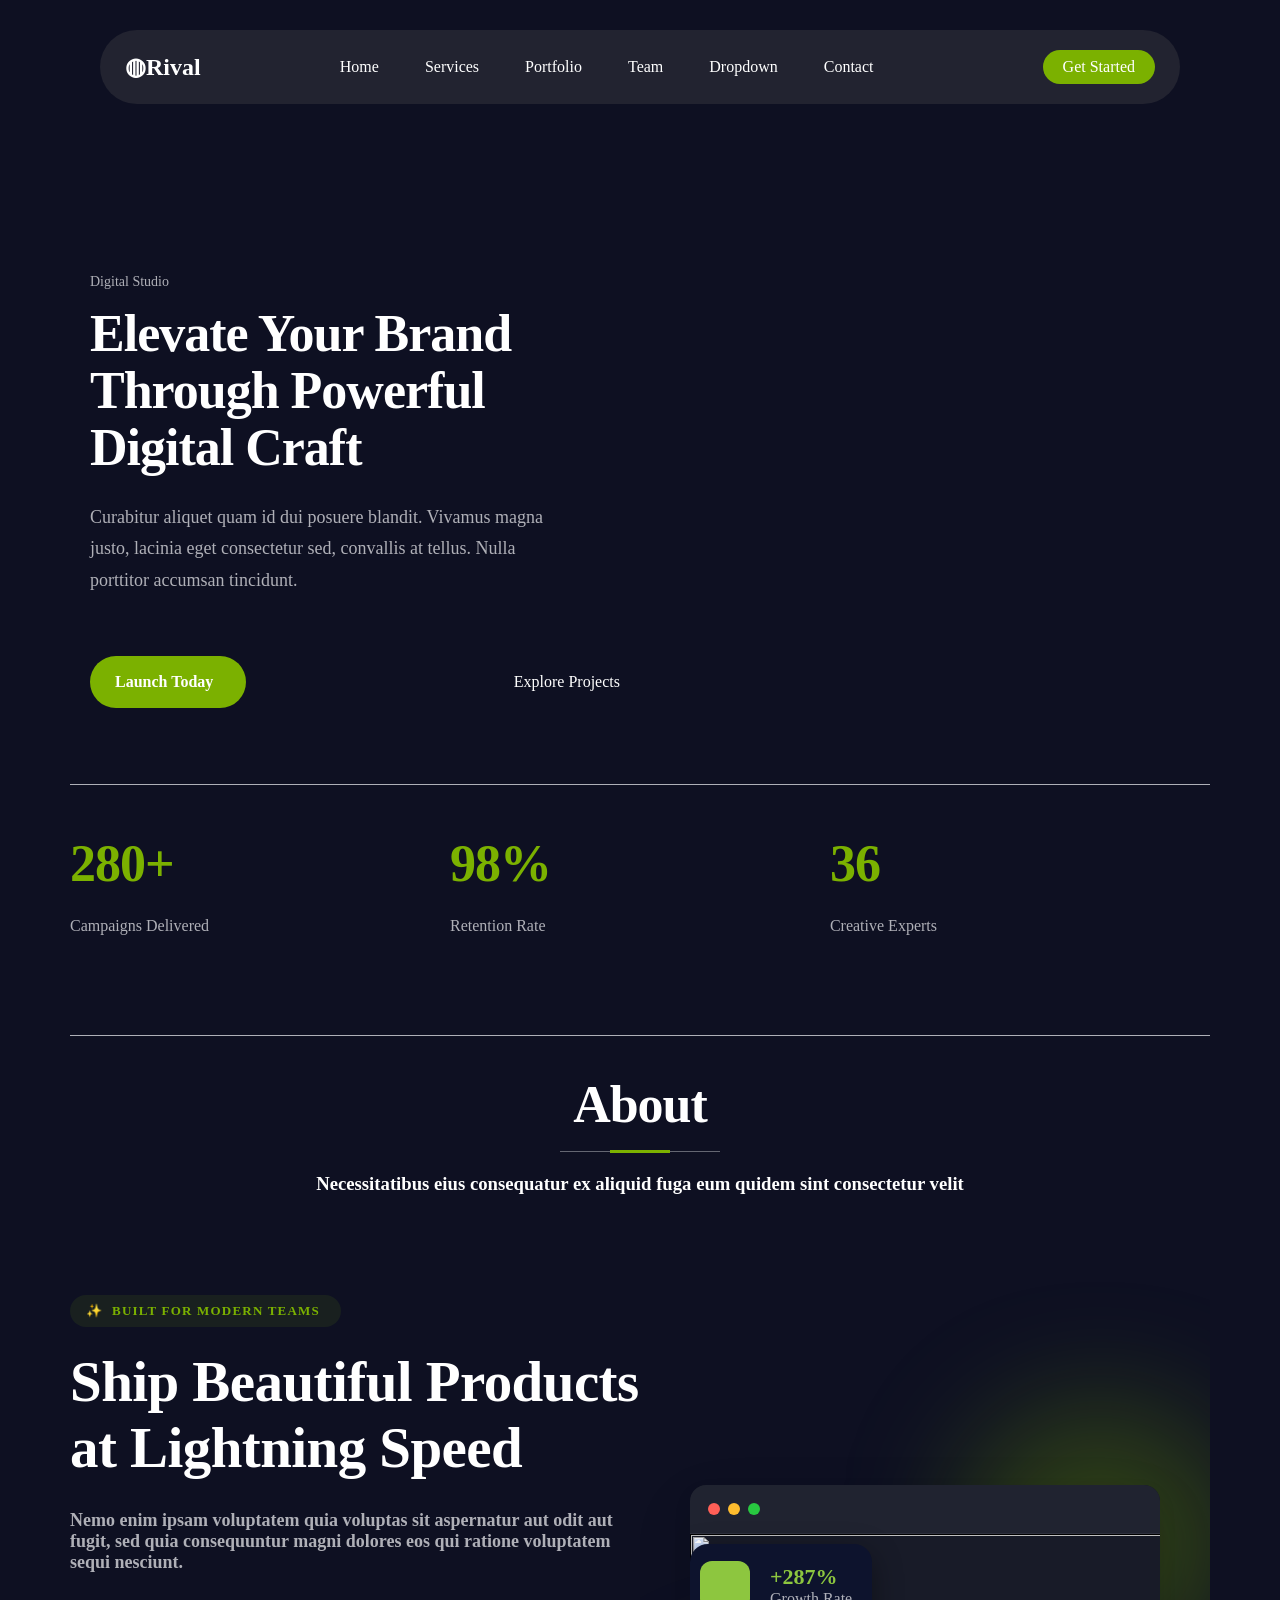
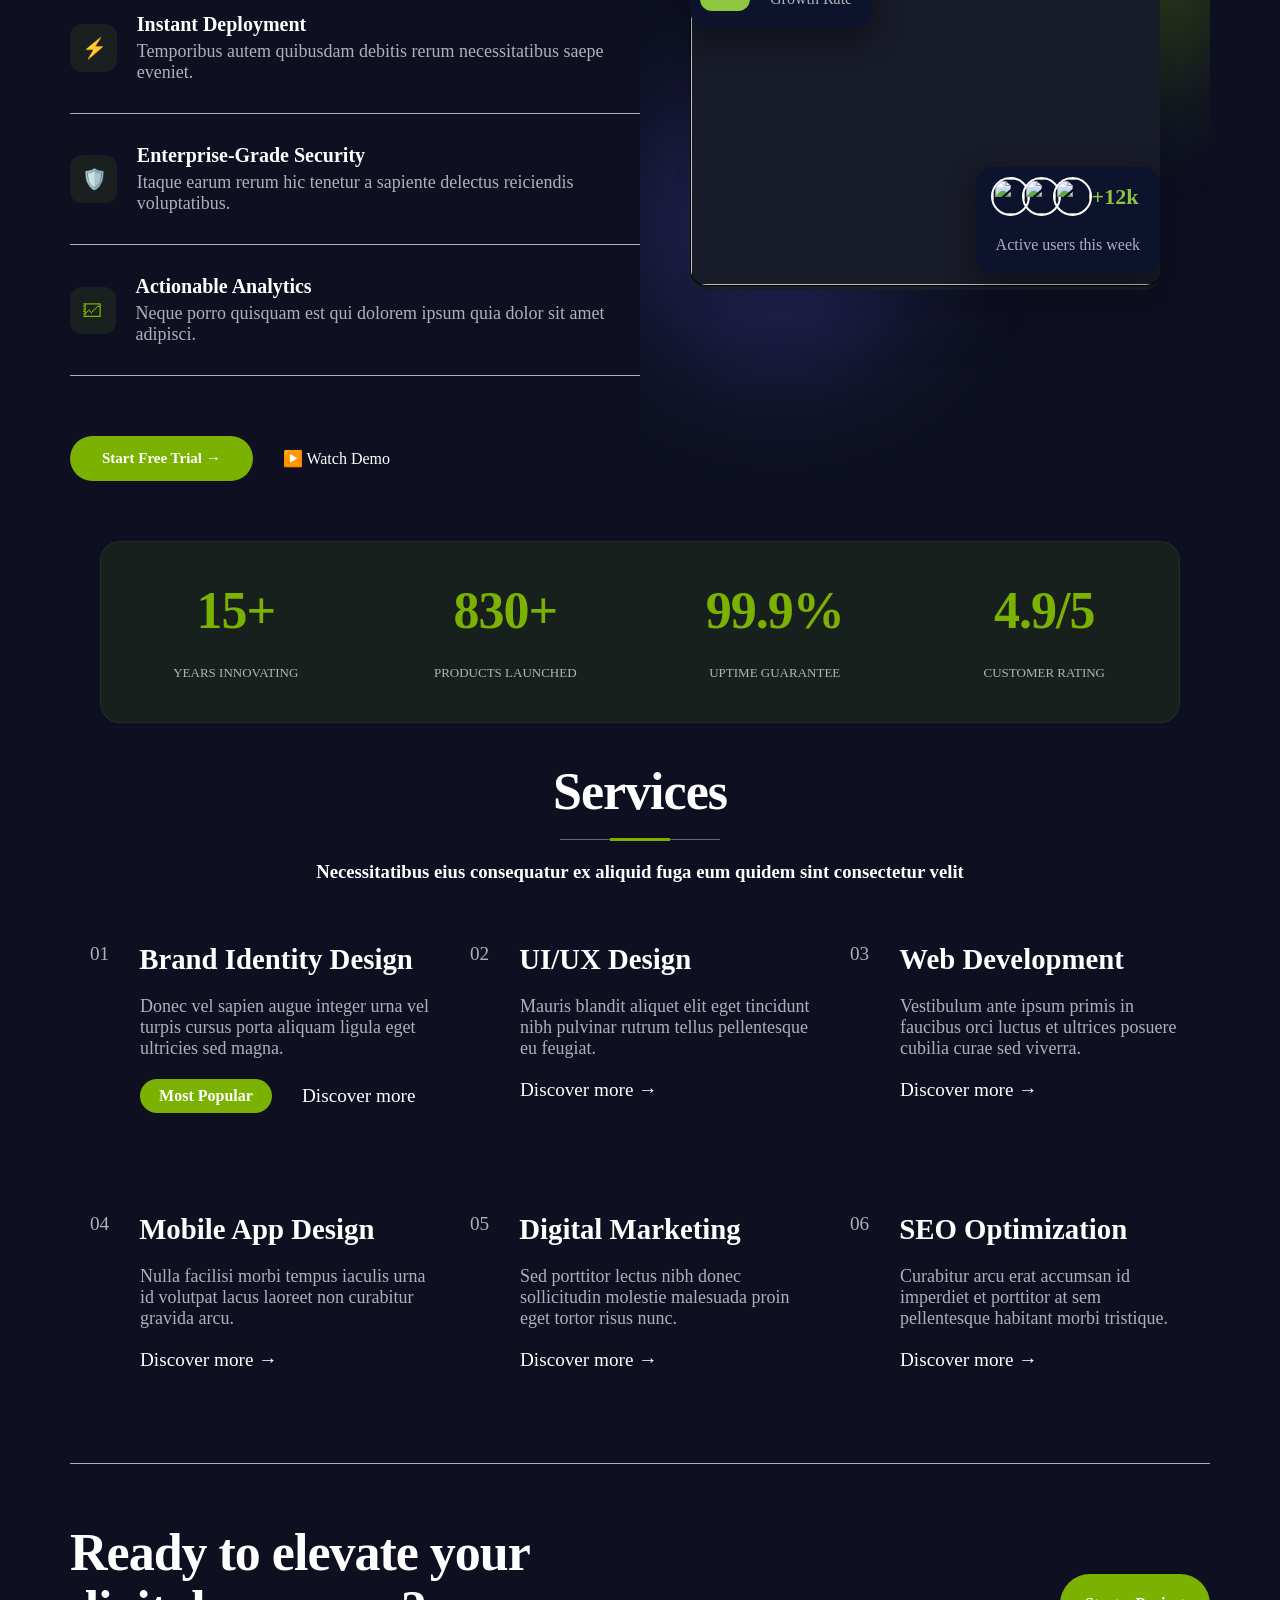
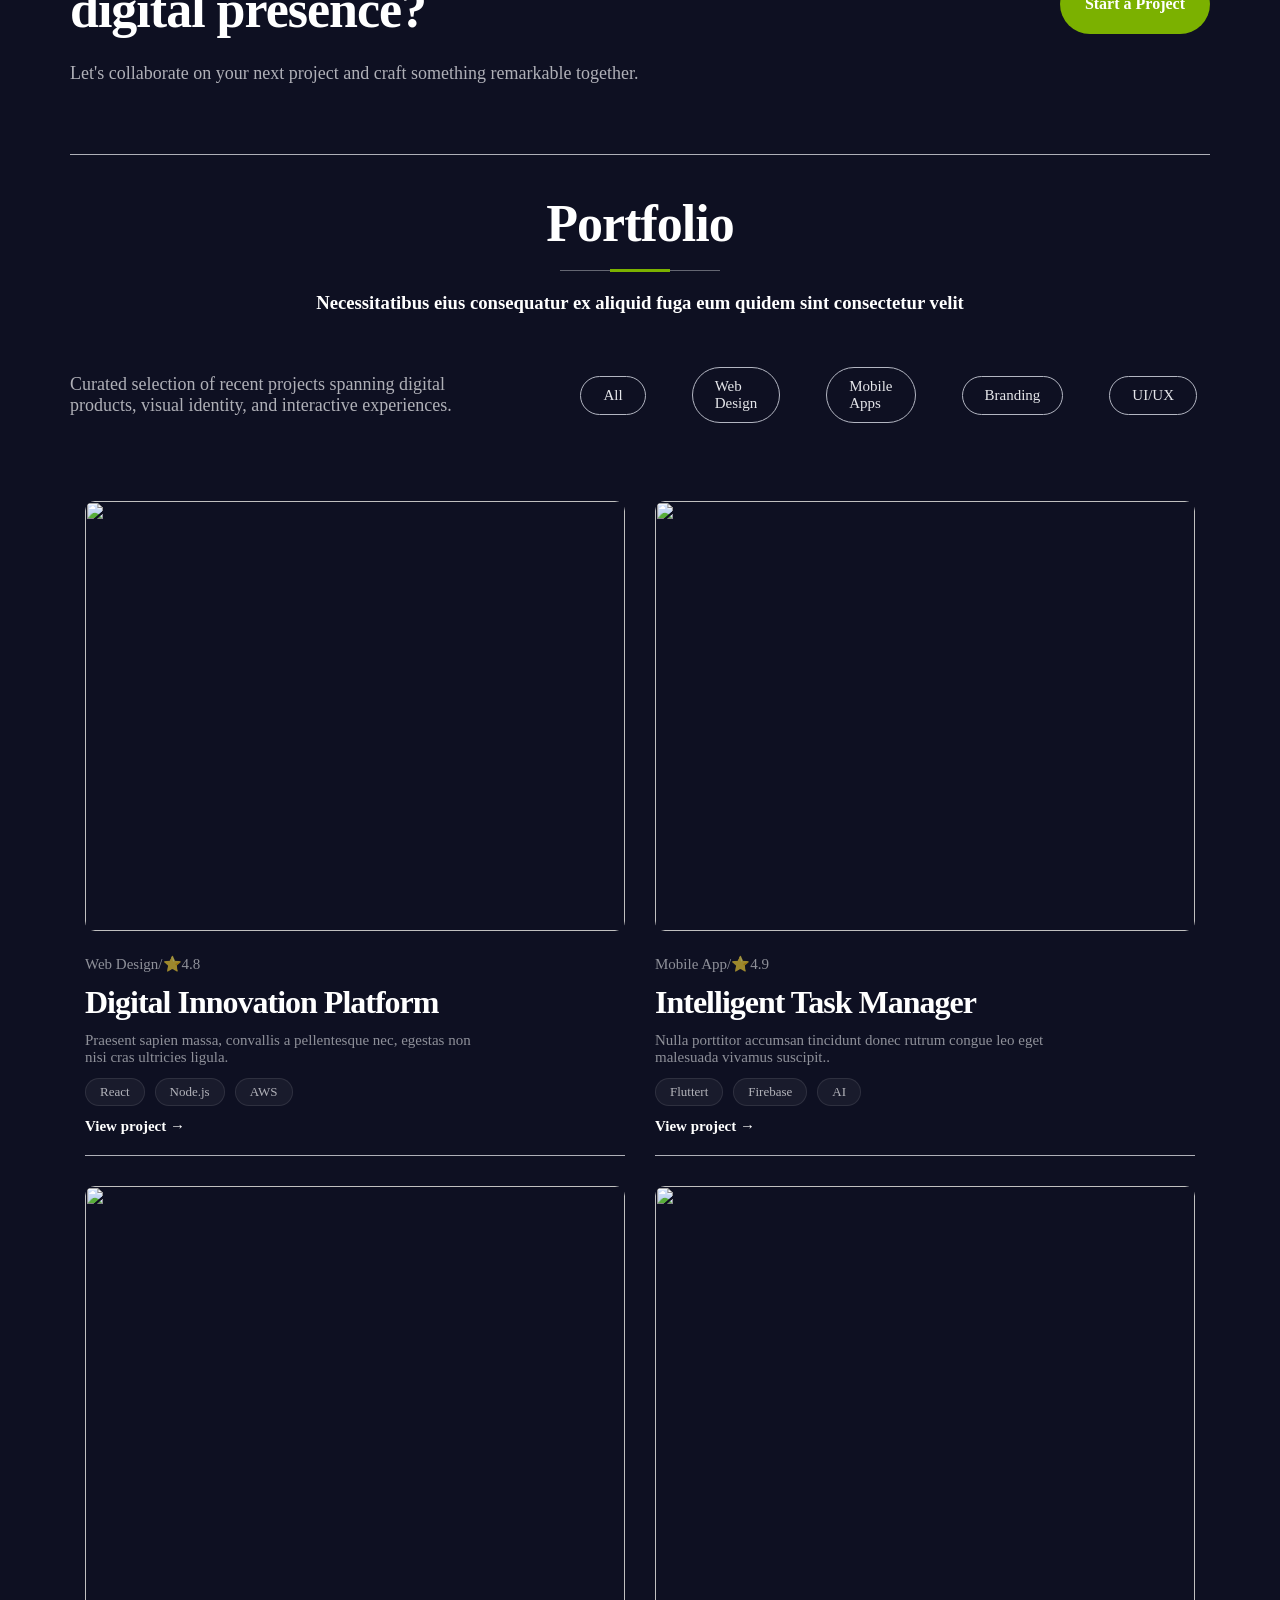
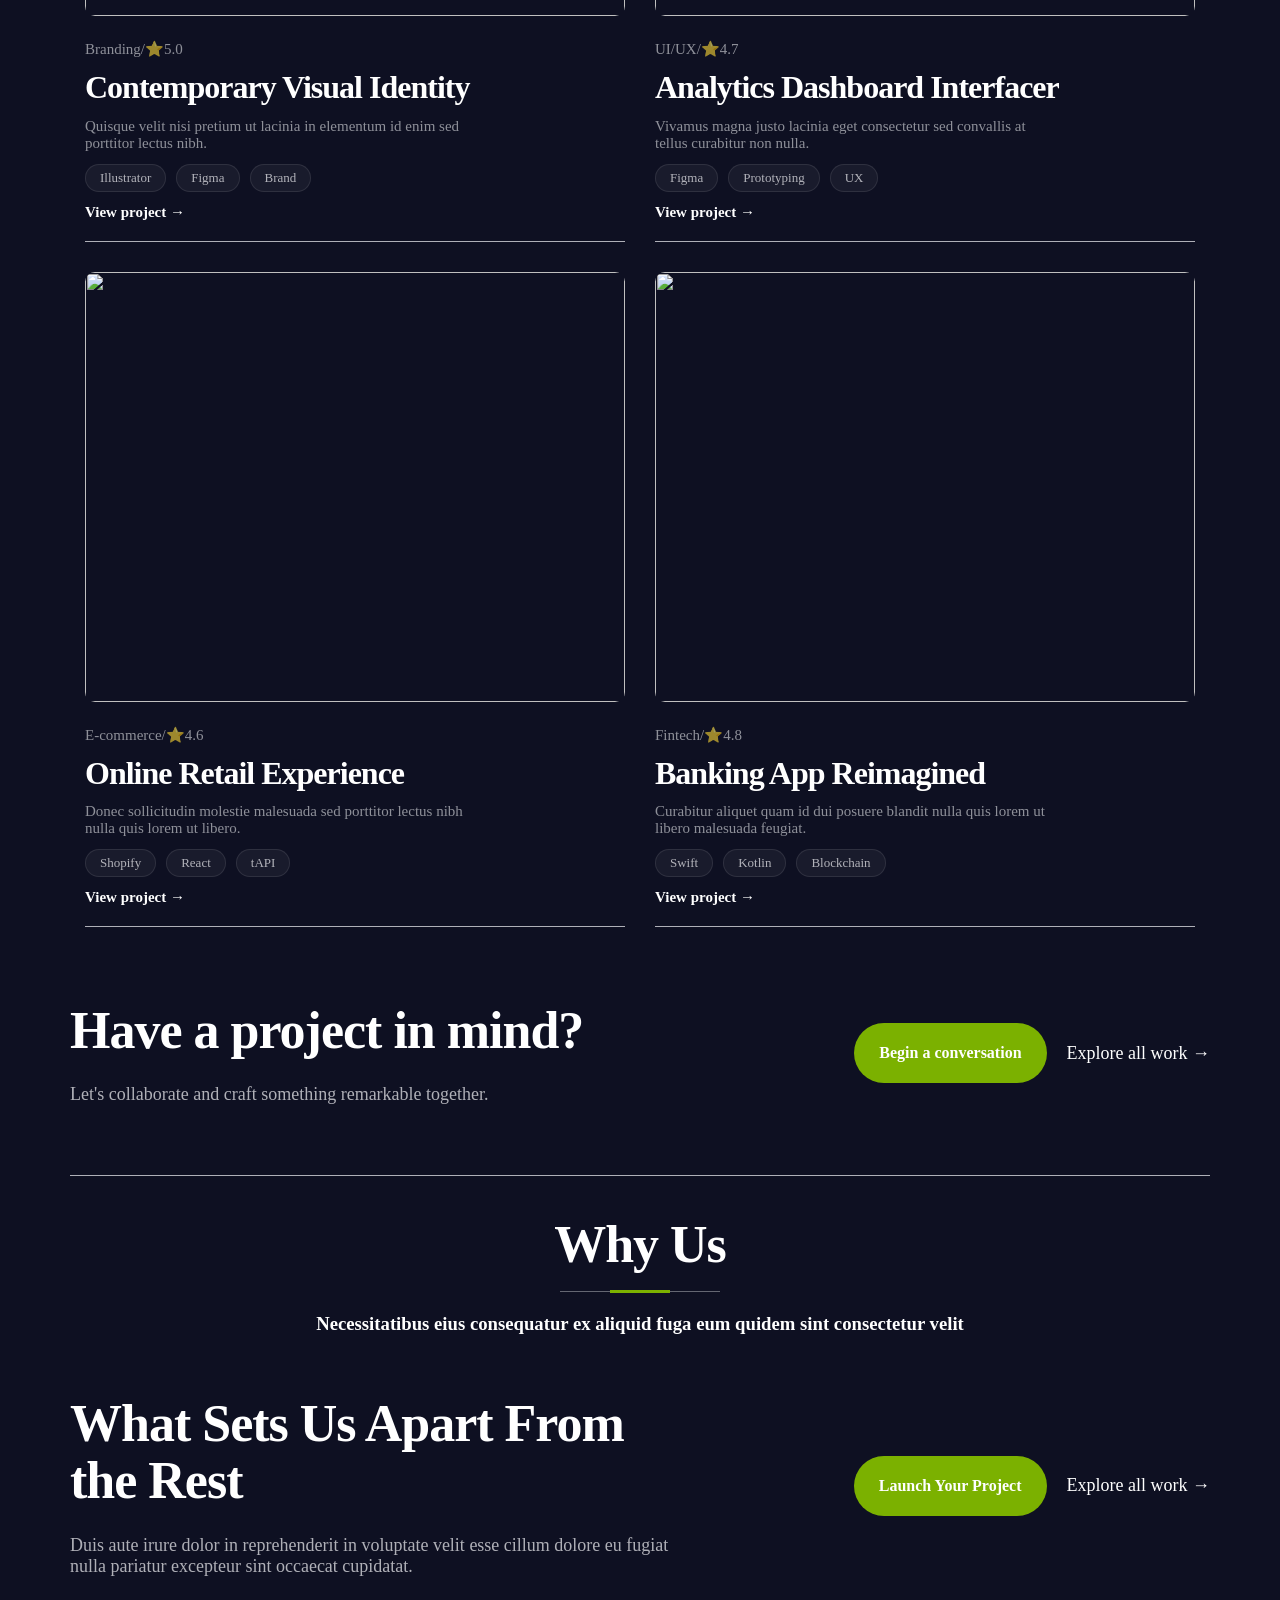
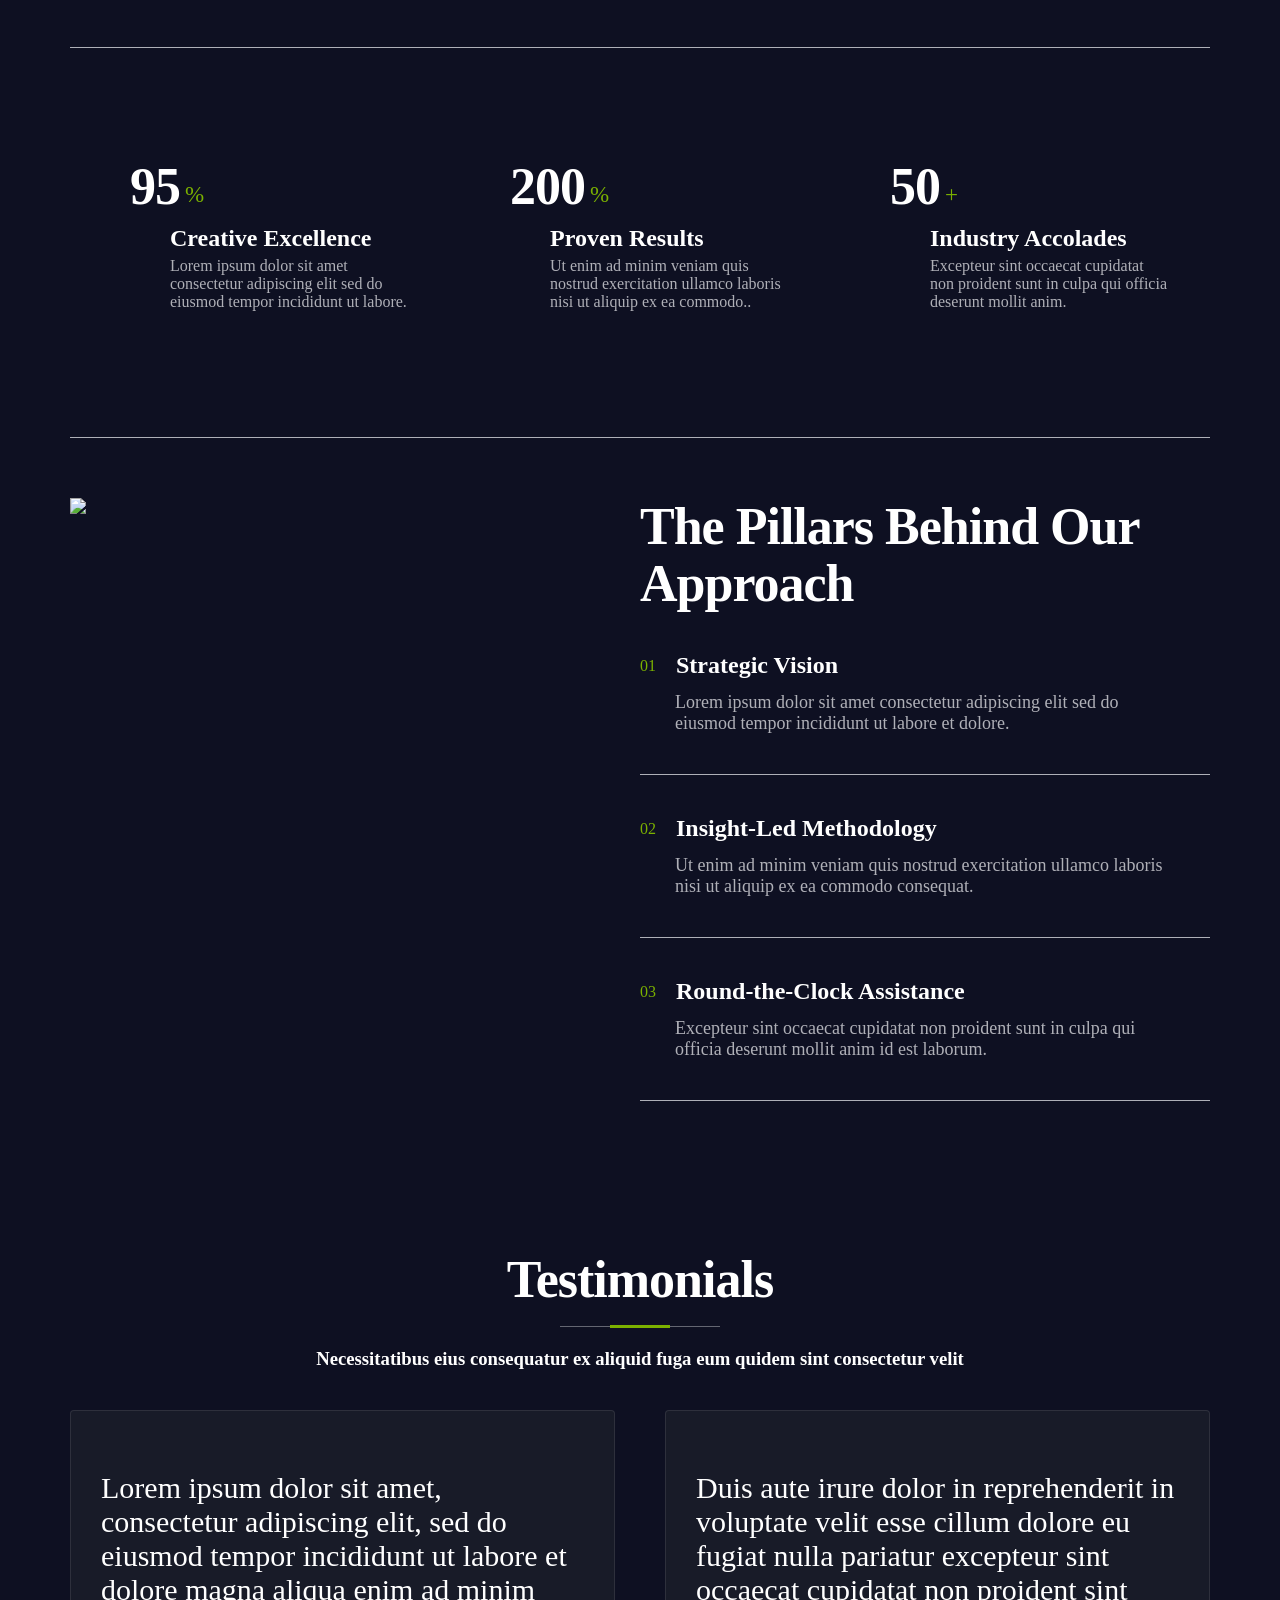
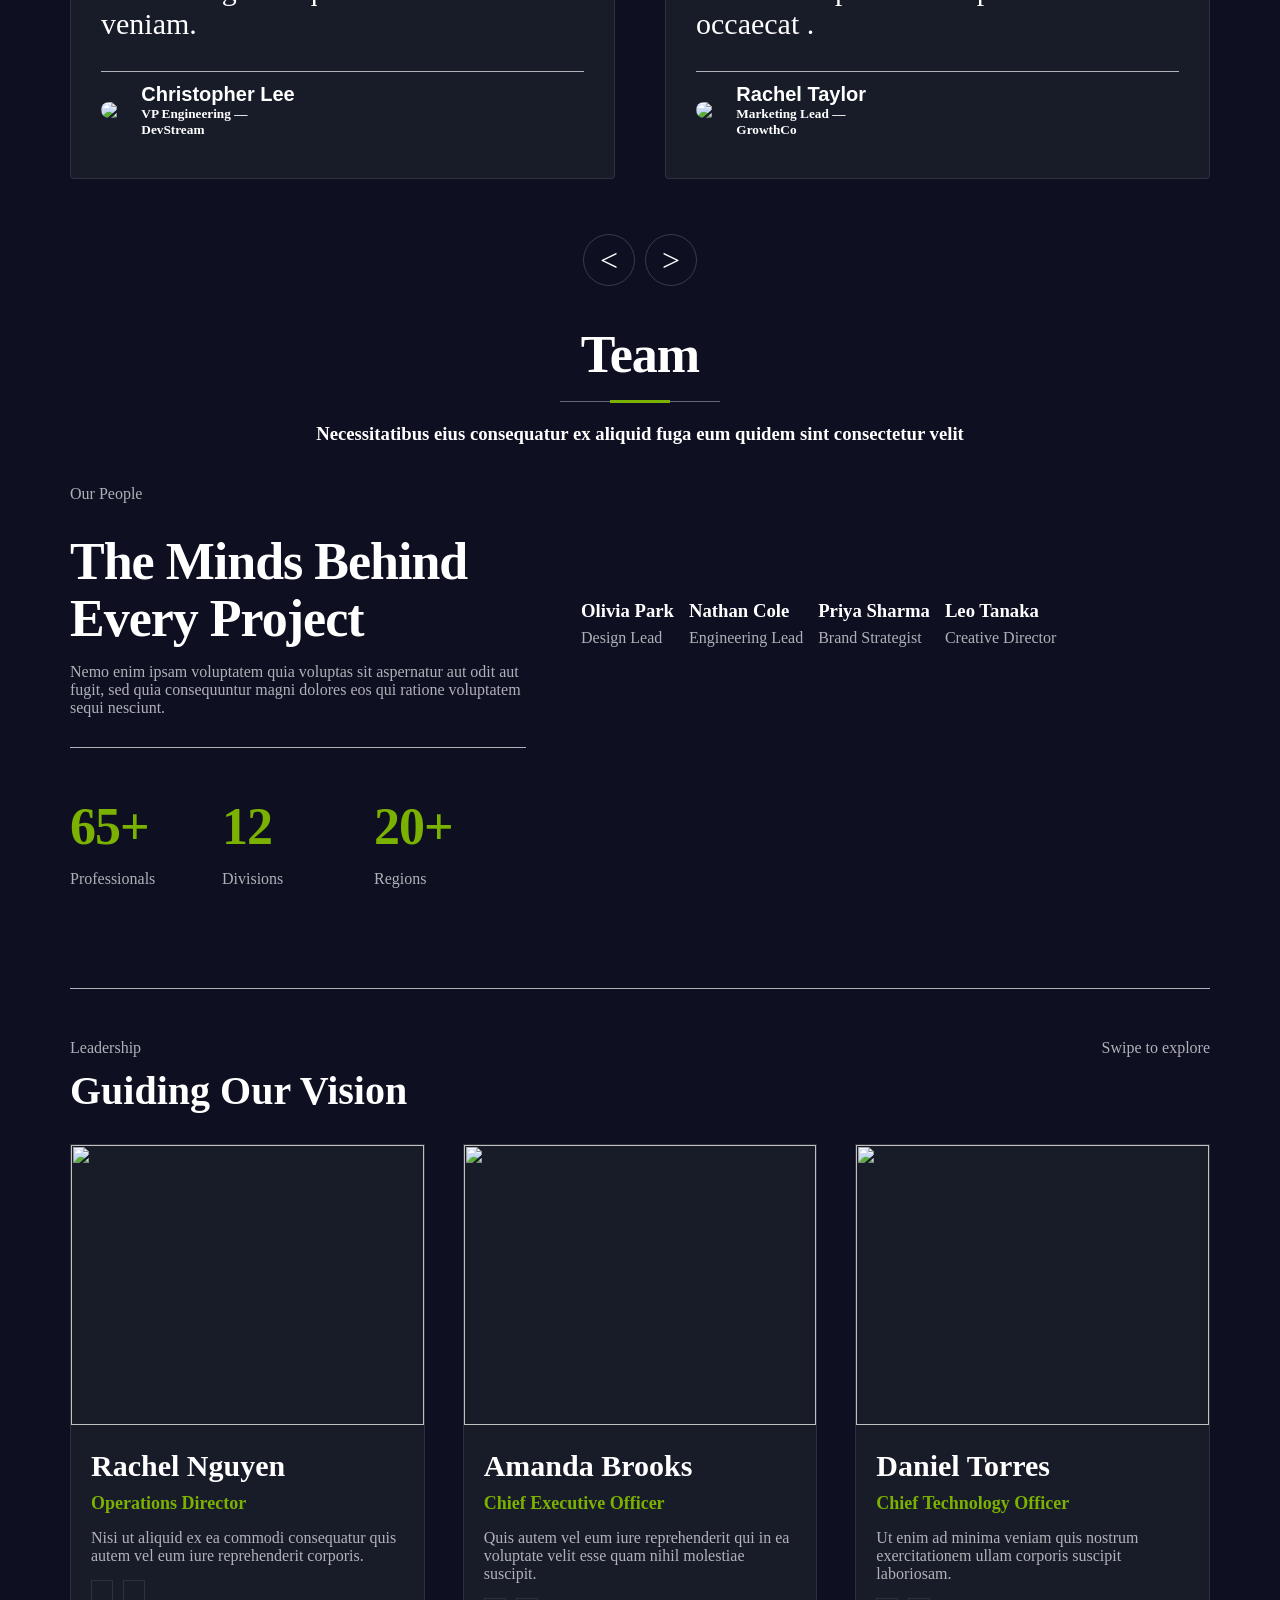
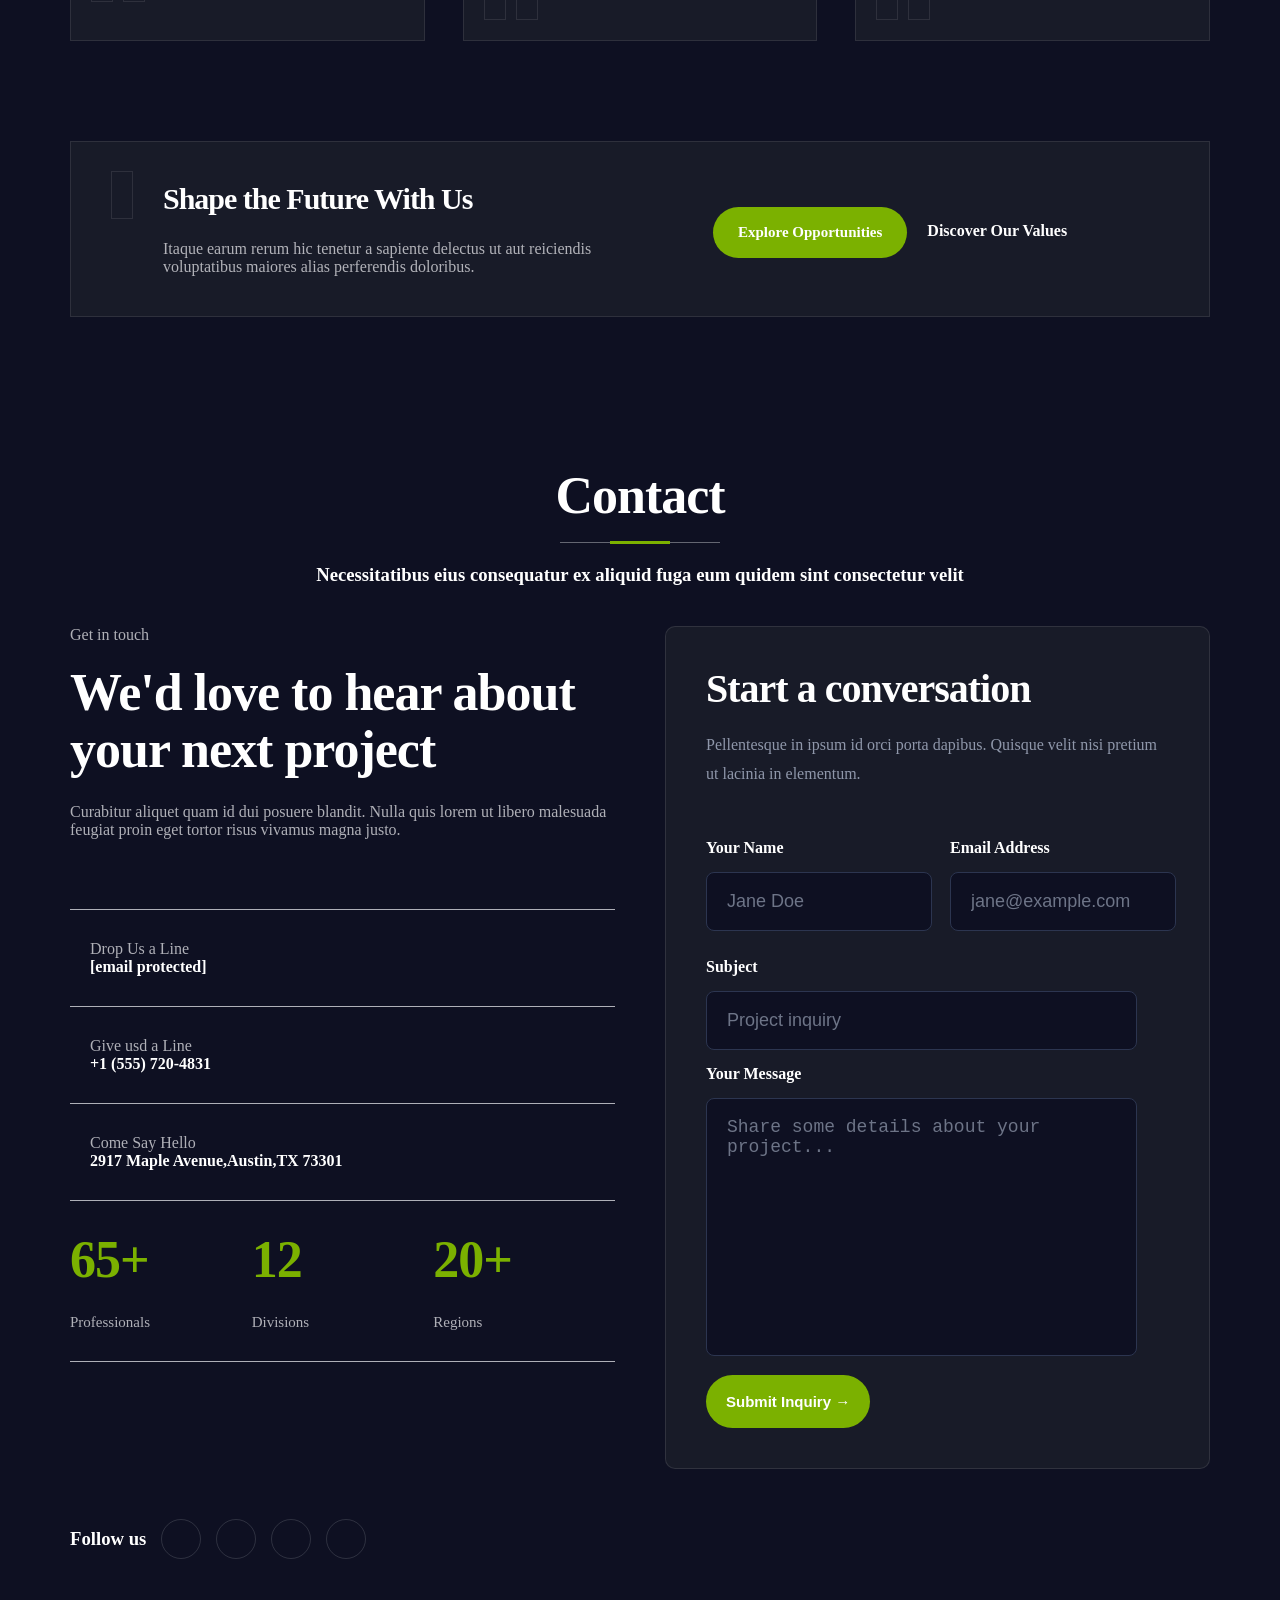
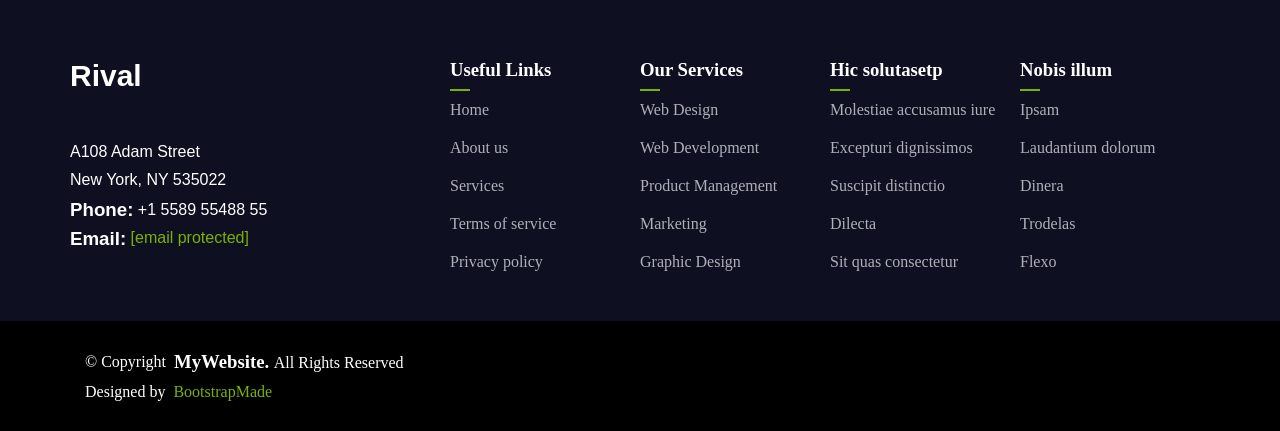
==== index.html @ 14a8c0b7 "Rename bootstrap.html to index.html" ====
<!DOCTYPE html>
<html lang="en">
<head>
    <meta charset="UTF-8">
    <meta name="viewport" content="width=device-width, initial-scale=1.0">
    <title>Document</title>
    <link rel="stylesheet" href="bootsttrap.css">
    <link rel="stylesheet" href="https://cdnjs.cloudflare.com/ajax/libs/font-awesome/7.0.1/css/all.min.css">
    <link href="https://cdnjs.cloudflare.com/ajax/libs/font-awesome/7.0.1/css/all.min.css" >
</head>
<body>
    <div class="w100">
        <div class="w1140">
            <div class="head">
                <div class="w1">
                    
                        <a href="https://bootstrapmade.com/demo/Rival/">
                        <h2>◍Rival</h2>
                        </a>
                    </div>

                    <div class="w2">
                        <ul>
                        <li>Home</li>
                        <li>Services</li>
                        <li>Portfolio</li>
                        <li>Team</li>
                        <li>Dropdown
                             <ul>
                                <li>Dropdown 1</li>
                                <li>Deep Dropdown</li>
                                <li>Dropdown 2</li>
                                <li>Dropdown 3</li>
                                <li>Dropdown 4</li>
                            </ul>
                        </li>
                        <li>Contact</li>
                        </ul>
                            

                           
                         
                    </div>
                       
                
                        
                    <div class="w3">
                            <div class="start">
                            
                                    Get Started
                            
                            </div>
                    </div>


                             
                     
            
                </div>
           
            <div class="part1">
                <div class="flex">
                    
            <div class="w25">
                <div class="content">
                     <div class="subtitle">
                        <p>Digital Studio</p>
                        <h1>Elevate Your Brand Through Powerful Digital Craft</h1>
                </div>
                  <div class="description">
                    <p>Curabitur aliquet quam id dui posuere blandit. Vivamus magna justo, lacinia eget consectetur sed, convallis at tellus. Nulla porttitor accumsan tincidunt.</p>
                  </div>
                  <div class="project">
                    <div class="b1">Launch Today</div>
                  <div class="b2">Explore Projects</div>
                  </div>
                  
                  
                </div>
            </div>
                        
                  
            <div class="w25 ">
                <img src="https://bootstrapmade.com/content/demo/Rival/assets/img/svg/creative-digital-agency.svg" alt="" width="100%">
            </div>
                </div>
            </div>
            <hr>
            <div class="foot">
                <div class="flex">
                    <div class="w22">
                        <h1>280+</h1>
                        <div class="e1">Campaigns Delivered</div>
                    </div>
                     <div class="w22">
                        <h1>98%</h1>
                        <div class="e1">Retention Rate</div>
                    </div>
                     <div class="w22">
                        <h1>36</h1>
                        <div class="e1">Creative Experts</div>
                    </div>
                </div>
            </div>
            <hr>

            <div class="port">
                <h1>About</h1>
                <div class="line"></div>
                <h3>Necessitatibus eius consequatur ex aliquid fuga eum quidem sint consectetur velit</h3>
            </div>
            <div class="flex">

                <div class="w251">
                    <div class="z1">
                        <div class="m1">
                        ✨&nbsp;&nbsp;Built For Modern Teams
                    </div>
                    <h2>Ship Beautiful Products at Lightning Speed</h2>
                    <h4>Nemo enim ipsam voluptatem quia voluptas sit aspernatur aut odit aut fugit, sed quia consequuntur magni dolores eos qui ratione voluptatem sequi nesciunt.</h4>
                    <div class="middle">
                        <div class="m2">
                            ⚡️ 
                    </div>
                    <div class="m3">
                        <h3>Instant Deployment</h3>
                        <p>Temporibus autem quibusdam debitis rerum necessitatibus saepe eveniet.</p>
                    </div>
                    </div>
                    <hr>
                    <div class="middle">
                        <div class="m2">
                            🛡️
                    </div>
                    <div class="m3">
                        <h3>Enterprise-Grade Security</h3>
                        <p>Itaque earum rerum hic tenetur a sapiente delectus reiciendis voluptatibus.</p>
                    </div>
                    </div>
                    <hr>
                    <div class="middle">
                        <div class="m2">
                            🗠
                    </div>
                    <div class="m3">
                        <h3>Actionable Analytics</h3>
                        <p>Neque porro quisquam est qui dolorem ipsum quia dolor sit amet adipisci.</p>
                    </div>
                    </div>
                    <hr>
                    </div>
                    <div class="trial">
                        <div class="video">
                            Start Free Trial →

                        </div>
                        <div class="pl">
                            ▶️&nbsp;Watch Demo
                        </div>
                    </div>
                </div>

                







                <div class="w251">
                    <div class="ma1">
                        <div class="gradient-blob blob-one"></div>
                    <div class="gradient-blob blob-two"></div>
                    </div>
                    <div class="x11">
                        <div class="frame-border">
                            <span class="dot dot-red"></span>
                            <span class="dot dot-yellow"></span>
                            <span class="dot dot-green"></span>
                            
                        
                        </div>
                        <div class="bar1">
                             <div class="card users-card">
        <div class="hg1">
            <div class="avatars">
            <img src="https://bootstrapmade.com/content/demo/Rival/assets/img/person/person-f-3.webp">
            <img src="https://bootstrapmade.com/content/demo/Rival/assets/img/person/person-m-5.webp">
            <img src="https://bootstrapmade.com/content/demo/Rival/assets/img/person/person-f-8.webp">
            <div class="jh1">
                <h3>+12k</h3>

            </div>
        </div>

        <div class="content">
            
            <p>Active users this week</p>
        </div>
        </div>
    </div>
                        <div class="card growth-card">
        <div class="icon">
            <i class="fa-solid fa-chart-column"></i>
        </div>

        <div class="content">
            <h3>+287%</h3>
            <p>Growth Rate</p>
        </div>
    </div>
                    </div>
                         <img src="https://bootstrapmade.com/content/demo/Rival/assets/img/about/about-wide-3.webp" width="100%" height="350px"> 
                    </div>
                    
                </div>
            </div>

                        <div class="foot4">
                            <div class="flex">
                                <div class="w55">
                                    <h1>15+</h1>
                                    <p>
                                        Years Innovating


                                    </p>
                                </div>
                                <div class="w55">
                                    <h1>830+</h1>
                                    <p>Products Launched</p>
                                </div>
                                <div class="w55">
                                    <h1>99.9%</h1>
                                <p>Uptime Guarantee</p>
                                </div>
                                
                                <div class="w55">
                                    <h1>4.9/5</h1>
                                    <p>Customer Rating</p>
                                </div>
                            </div>
                        </div>


            <div class="port">
                <h1>Services</h1>
                <div class="line"></div>
                <h3>Necessitatibus eius consequatur ex aliquid fuga eum quidem sint consectetur velit</h3>
                <div class="flex">
                    <div class="w11">
                                <div class="n1">
                                    <p class="y12"> 01  <h2 class="y11">Brand Identity Design</h2>
                                </p>
                                </div>

                                <div class="t1">
                                    <div class="i11">
                                        <p>
                                        Donec vel sapien augue integer urna vel turpis cursus porta aliquam ligula eget ultricies sed magna.
                                    </p>
                                    </div>
                            
                                <div class="u1">
                              <div class="popular">
                                Most Popular
                              </div>
                               
                               <div class="d1">
                                Discover more


                               </div>


                                </div>
                                </div>
                            </div>
                            <div class="w11">
                                <div class="n1">
                                    <p class="y12"> 02  <h2 class="y11">UI/UX Design</h2>
                                </p>
                                </div>

                            <div class="t1">
                                    <div class="i11">
                                        <p>
                                        Mauris blandit aliquet elit eget tincidunt nibh pulvinar rutrum tellus pellentesque eu feugiat.
                                    </p>
                                    </div>
                                <div class="d2">
                                    Discover more →
                                </div>



                                </div>
                                </div>

                                <div class="w11">
                                <div class="n1">
                                    <p class="y12"> 03  <h2 class="y11">Web Development</h2>
                                </p>
                                </div>

                            <div class="t1">
                                    <div class="i11">
                                        <p>
                                        Vestibulum ante ipsum primis in faucibus orci luctus et ultrices posuere cubilia curae sed viverra.
                                    </p>
                                    </div>
                                <div class="d2">
                                    Discover more →
                                </div>



                                </div>
                                </div>
                        </div>
                        <div class="flex">

                            <div class="w11">
                                <div class="n1">
                                    <p class="y12"> 04  <h2 class="y11">Mobile App Design</h2>
                                </p>
                                </div>

                            <div class="t1">
                                    <div class="i11">
                                        <p>
                                        Nulla facilisi morbi tempus iaculis urna id volutpat lacus laoreet non curabitur gravida arcu.
                                    </p>
                                    </div>
                                    <div class="d2">
                                    Discover more →
                                </div>

                                



                                </div>
                                </div>

                                <div class="w11">
                                <div class="n1">
                                    <p class="y12"> 05  <h2 class="y11">Digital Marketing</h2>
                                </p>
                                </div>

                            <div class="t1">
                                    <div class="i11">
                                        <p>
                                       Sed porttitor lectus nibh donec sollicitudin molestie malesuada proin eget tortor risus nunc.
                                    </p>
                                    </div>
                                <div class="d2">
                                    Discover more →
                                </div>



                                </div>
                                </div>

                                <div class="w11">
                                    <div class="n1">
                                        <p class="y12" > 06 </p>  <h2 class="y11">SEO Optimization</h2>

                                    </div>


                                
                            

                            <div class="t1">
                                    <div class="i11">
                                        <p>
                                        Curabitur arcu erat accumsan id imperdiet et porttitor at sem pellentesque habitant morbi tristique.
                                    </p>
                                    </div>
                                <div class="d2">
                                    Discover more →
                                </div>



                                </div>
                                </div>
                                

                        </div>
                        
                    </div>
                    <hr>

                    <div class="project">
                        <div class="project1">
                            <h1>Ready to elevate your digital presence?</h1>
                            <p>Let's collaborate on your next project and craft something remarkable together.</p>

                        </div>
                        <div class="project2">
                            Start a Project
                        </div>
                    </div>
                    <hr>

                    <div class="port">
                        <h1>Portfolio</h1>
                        <div class="line"></div>
                        <h3>Necessitatibus eius consequatur ex aliquid fuga eum quidem sint consectetur velit</h3>
                    </div>
                    <div class="flex1">
                        <div class="head1">
                            Curated selection of recent projects spanning digital products, visual identity, and interactive experiences.
                        </div>
                        <div class="head2">
                            <ul>
                            <li>All</li>
                            <li>Web Design</li>
                            <li>Mobile Apps</li>
                            <li>Branding</li>
                            <li>UI/UX</li>
                            </ul>
                            
                        </div>
                    </div>

                    <div class="photo">
                        <div class="flex">
                            <div class="w66">
                                <img src="https://bootstrapmade.com/content/demo/Rival/assets/img/portfolio/portfolio-3.webp">
                                <p>Web Design/⭐4.8</p>
                                <h1>Digital Innovation Platform</h1>
                                <p>Praesent sapien massa, convallis a pellentesque nec, egestas non nisi cras ultricies ligula.<p>
                                    <div class="border">
                                        <li>React</li>
                                        <li>Node.js</li>
                                        <li>AWS</li>
                                      
                                          
                                    </div>

                                    <h4>View project →</h4>
                                    <hr>

                            </div>
                            <div class="w66">
                                <img src="https://bootstrapmade.com/content/demo/Rival/assets/img/portfolio/portfolio-5.webp">
                                <p>Mobile App/⭐4.9</p>
                                <h1>Intelligent Task Manager</h1>
                                <p>Nulla porttitor accumsan tincidunt donec rutrum congue leo eget malesuada vivamus suscipit..<p>
                                    <div class="border">
                                        <li>Fluttert</li>
                                        <li>Firebase</li>
                                        <li>AI</li>
                                      
                                          
                                    </div>

                                    <h4>View project →</h4>
                                    <hr>
                            </div>
                        </div>

                        <div class="flex">
                            <div class="w66">
                                <img src="https://bootstrapmade.com/content/demo/Rival/assets/img/portfolio/portfolio-1.webp">
                                <p>Branding/⭐5.0</p>
                                <h1>Contemporary Visual Identity</h1>
                                <p>Quisque velit nisi pretium ut lacinia in elementum id enim sed porttitor lectus nibh.<p>
                                    <div class="border">
                                        <li>Illustrator</li>
                                        <li>Figma</li>
                                        <li>Brand</li>
                                      
                                          
                                    </div>

                                    <h4>View project →</h4>
                                    <hr>

                            </div>
                            <div class="w66">
                                <img src="https://bootstrapmade.com/content/demo/Rival/assets/img/portfolio/portfolio-6.webp">
                                <p>UI/UX/⭐4.7</p>
                                <h1>Analytics Dashboard Interfacer</h1>
                                <p>Vivamus magna justo lacinia eget consectetur sed convallis at tellus curabitur non nulla.<p>
                                    <div class="border">
                                        <li>Figma</li>
                                        <li>Prototyping</li>
                                        <li>UX</li>
                                      
                                          
                                    </div>
                                    <h4>View project →</h4>
                                    <hr>
                            </div>
                        </div>


                         <div class="flex">
                            <div class="w66">
                                <img src="https://bootstrapmade.com/content/demo/Rival/assets/img/portfolio/portfolio-2.webp">
                                <p>E-commerce/⭐4.6</p>
                                <h1>Online Retail Experience</h1>
                                <p>Donec sollicitudin molestie malesuada sed porttitor lectus nibh nulla quis lorem ut libero.<p>
                                    <div class="border">
                                        <li>Shopify</li>
                                        <li>React</li>
                                        <li>tAPI</li>
                                      
                                          
                                    </div>

                                    <h4>View project →</h4>
                                    <hr>

                            </div>
                            <div class="w66">
                                <img src="https://bootstrapmade.com/content/demo/Rival/assets/img/portfolio/portfolio-4.webp        ">
                                <p>Fintech/⭐4.8</p>
                                <h1>Banking App Reimagined</h1>
                                <p>Curabitur aliquet quam id dui posuere blandit nulla quis lorem ut libero malesuada feugiat.<p>
                                    <div class="border">
                                        <li>Swift</li>
                                        <li>Kotlin</li>
                                        <li>Blockchain</li>
                                      
                                          
                                    </div>

                                    <h4>View project →</h4>
                                    <hr>
                            </div>
                        </div>
                    </div>




                    <div class="project">
                        <div class="project1">
                            <h1>Have a project in mind?</h1>
                           <p>Let's collaborate and craft something remarkable together.</p>                                               

                        </div>
                        <div class="u1">
                            <div class="project2">
                            Begin a conversation
                            </div>
                            <div class="explore">
                            Explore all work →
                            </div>
                        
                        </div>
                        
                    </div>
                    <hr>


                    <div class="port">
                        <h1>Why Us</h1>
                        <div class="line"></div>
                        <h3>Necessitatibus eius consequatur ex aliquid fuga eum quidem sint consectetur velit</h3>
                    </div>

                    <div class="project">
                        <div class="project1">
                            <h1>What Sets Us Apart From the Rest</h1>
                           <p>
                            Duis aute irure dolor in reprehenderit in voluptate velit esse cillum dolore eu fugiat nulla pariatur excepteur sint occaecat cupidatat. 
                           </p>                                              

                        </div>
                        <div class="u1">
                            <div class="project2">
                             Launch Your Project
                            </div>
                            <div class="explore1">
                            Explore all work →
                            </div>
                        
                        </div>
                        
                    </div>
                    <hr>
                    <div class="box2">
                        <div class="flex">

                            <div class="w77">
                           <div class="first">
                            <i class="fa-solid fa-palette" style="color: #7db300;"></i>
                            <h1>95</h1><p>%</p> 
                           </div>
                           <div class="second">
                            <h2>Creative Excellence</h2>
                            <p>Lorem ipsum dolor sit amet consectetur adipiscing elit sed do eiusmod tempor incididunt ut labore.</p>
                           </div>
                           </div>


                           <div class="w77">
                           <div class="first">
                            <i class="fa-solid fa-chart-line" style="color: #7db300;"></i>
                            <h1>200</h1><p>%</p> 
                           </div>
                           <div class="second">
                            <h2>Proven Results</h2>
                            <p>Ut enim ad minim veniam quis nostrud exercitation ullamco laboris nisi ut aliquip ex ea commodo..</p>
                           </div>
                           </div>



                           <div class="w77">
                           <div class="first">
                           <i class="fa-solid fa-award" style="color: #7db300;"></i>
                            <h1>50</h1><p>+</p> 
                           </div>
                           <div class="second">
                            <h2>Industry Accolades</h2>
                            <p>Excepteur sint occaecat cupidatat non proident sunt in culpa qui officia deserunt mollit anim.</p>
                           </div>
                           </div>

                        </div>

                    </div>
                    <hr>


                    <div class="frame">
                        <div class="flex">
                            <div class="w21">
                                <img src="https://bootstrapmade.com/content/demo/Rival/assets/img/illustration/illustration-27.webp">

                            </div>
                            <div class="w21">
                                <h1>The Pillars Behind Our Approach</h1>
                                <div class="up">
                                    <p>01</p>
                                <h2>Strategic Vision</h2>
                                </div>
                                <div class="down">
                                    <p>Lorem ipsum dolor sit amet consectetur adipiscing elit sed do eiusmod tempor incididunt ut labore et dolore.</p>
                                </div>
                                <hr>

                                <div class="up">
                                    <p>02</p>
                                <h2>Insight-Led Methodology</h2>
                                </div>
                                <div class="down">
                                    <p>Ut enim ad minim veniam quis nostrud exercitation ullamco laboris nisi ut aliquip ex ea commodo consequat.</p>
                                </div>
                                <hr>

                                <div class="up">
                                    <p>03</p>
                                <h2>Round-the-Clock Assistance</h2>
                                </div>
                                <div class="down">
                                    <p>Excepteur sint occaecat cupidatat non proident sunt in culpa qui officia deserunt mollit anim id est laborum.</p>
                                </div>
                                <hr>

                            </div>
                        </div>
                    </div>

                    <div class="port">
                        <h1>Testimonials</h1>
                        <div class="line"></div>
                        <h3>Necessitatibus eius consequatur ex aliquid fuga eum quidem sint consectetur velit</h3>
                    </div>

                    <div class="boxer">
                        <div class="flex2">
                            <div class="w99">
                                <div class="star">
                                    <i class="fa-solid fa-star" style="color: rgb(251, 191, 36);"></i>
                                    <i class="fa-solid fa-star" style="color: rgb(251, 191, 36);"></i>
                                    <i class="fa-solid fa-star" style="color: rgb(251, 191, 36);"></i>
                                    <i class="fa-solid fa-star" style="color: rgb(251, 191, 36);"></i>
                                    <i class="fa-solid fa-star" style="color: rgb(251, 191, 36);"></i>              
                                </div>
                                <p>Lorem ipsum dolor sit amet, consectetur adipiscing elit, sed do eiusmod tempor incididunt ut labore et dolore magna aliqua enim ad minim veniam.</p>
                                <hr>
                                <div class="s1">
                                    <div class="up1">
                                        <img src="https://bootstrapmade.com/content/demo/Rival/assets/img/person/person-m-14.webp" width="10%">
                                        <div class="y1">
                                            <h4>Christopher Lee</h4>
                                            <h5>VP Engineering — DevStream</h5>
                                        </div>
                                    </div>
                                     <div class="up2">
                                        <i class="fa-solid fa-heart-circle-check" style="color: rgb(125, 179, 0);"></i>

                                     </div>
                                    
                                </div>

                    
                            </div>
                            <div class="w99">
                                <div class="star">
                                    <i class="fa-solid fa-star" style="color: rgb(251, 191, 36);"></i>
                                    <i class="fa-solid fa-star" style="color: rgb(251, 191, 36);"></i>
                                    <i class="fa-solid fa-star" style="color: rgb(251, 191, 36);"></i>
                                    <i class="fa-solid fa-star" style="color: rgb(251, 191, 36);"></i>
                                    <i class="fa-solid fa-star" style="color: rgb(251, 191, 36);"></i>              
                                </div>

                                <p>Duis aute irure dolor in reprehenderit in voluptate velit esse cillum dolore eu fugiat nulla pariatur excepteur sint occaecat cupidatat non proident sint occaecat .</p>
                                <hr>
                                <div class="s1">
                                    <div class="up1">
                                        <img src="https://bootstrapmade.com/content/demo/Rival/assets/img/person/person-f-8.webp" width="10%">
                                        <div class="y1">
                                            <h4>Rachel Taylor</h4>
                                            <h5>Marketing Lead — GrowthCo</h5>
                                        </div>
                                    </div>
                                     <div class="up2">
                                        <i class="fa-solid fa-heart-circle-check" style="color: rgb(125, 179, 0);"></i>

                                     </div>
                                    
                                </div>
                            </div>
                        </div>
                    </div>

                    <div class="star2">
                        <div class="n11"><</div>
                        <div class="n22">></div>

                    </div>

                    
                    <div class="port">
                        <h1>Team</h1>
                        <div class="line"></div>
                        <h3>Necessitatibus eius consequatur ex aliquid fuga eum quidem sint consectetur velit</h3>
                    </div>
                    <div class="team">
                        <div class="flex4">
                            <div class="w41">
                                <p>Our People</p>
                                <h1>The Minds Behind Every Project</h1>
                                <p>Nemo enim ipsam voluptatem quia voluptas sit aspernatur aut odit aut fugit, sed quia consequuntur magni dolores eos qui ratione voluptatem sequi nesciunt.</p>
                                <hr>
                                <div class="foot">
                <div class="flex">
                    <div class="w22">
                        <h1>65+</h1>
                        <div class="e1">Professionals</div>
                    </div>
                     <div class="w22">
                        <h1>12</h1>
                        <div class="e1">Divisions</div>
                    </div>
                     <div class="w22">
                        <h1>20+</h1>
                        <div class="e1">Regions</div>
                    </div>
                </div>
            </div>

                                
                            </div>
                            <div class="w14">
                                <div class="g2">
                                    <div class="g1">
                                    <div class="image-box">
                                        <img src="https://encrypted-tbn0.gstatic.com/images?q=tbn:ANd9GcSj8ueZE_jFJ46wkl2kJ-tFpZWbsd4iX-8NIzdwmLhGLNr6tIAH" alt="" width="150px"">
                                        
                                            <div class="icons">
                                            <i class="fa-brands fa-linkedin" style="color: rgb(255, 255, 255);"></i>
                                            <i class="fa-brands fa-x-twitter" style="color: rgb(255, 255, 255);"></i>
                                        </div>
                                    
                                    </div>
                                <h3>Olivia Park</h3>
                                <p>Design Lead</p>
                                </div>
                                <div class="g1">
                                    <div class="image-box">
                                        <img src="https://msec.edu.in/assets/img/person/person-m-2.webp" alt="" width="150px">
                                        
                                            <div class="icons">
                                            <i class="fa-brands fa-github" style="color: rgb(255, 255, 255);"></i>
                                            <i class="fa-brands fa-linkedin" style="color: rgb(255, 255, 255);"></i>
                                        </div>
                                        
                                    </div>
                                <h3>Nathan Cole</h3>
                                <p>Engineering Lead</p>
                                </div>
                                <div class="g1">
                                    <div class="bb1">
                                        <div class="image-box">
                                            <img src="https://encrypted-tbn0.gstatic.com/images?q=tbn:ANd9GcQrZfT9BA-QhbC7jFrEe99MgdLiChubi35yBiWTwlJFYcRhDbfO" alt="" width="150px">
                                            
                                                <div class="icons">
                                                <i class="fa-solid fa-basketball" style="color: rgb(255, 255, 255);"></i>
                                                <i class="fa-brands fa-instagram" style="color: rgb(255, 255, 255);"></i>
                                            </div>
                                            
                                        </div>
                                    </div>
                                    <h3>Priya Sharma</h3>
                                    <p>Brand Strategist</p>
                                </div>
                                <div class="g1">
                                    <div class="image-box">
                                            <img src="https://cdn.pixabay.com/photo/2022/08/20/11/59/african-man-7398921_1280.jpg" alt="" width="150px">
                                        
                                    
                                            <div class="icons">
                                            <i class="fa-brands fa-behance" style="color: rgb(255, 255, 255);"></i>
                                            <i class="fa-brands fa-linkedin" style="color: rgb(255, 255, 255);"></i>
                                        </div>
                                    
                                    
                                    </div>
                                    <h3>Leo Tanaka</h3>
                                    <p>Creative Director</p>
                                </div>
                                </div>
                                </div>


                            </div>
                    </div>
                    <hr>
                    <div class="leader">
                        <div class="k1">
                            <p>Leadership</p>
                            <h2>Guiding Our Vision</h2>
                        </div>
                        <div class="k2">
                            <p>Swipe to explore</p>
                        </div>
                    </div>
                    <div class="prince">
                        <div class="flex5">
                            <div class="w71">
                                    <img src="https://bootstrapmade.com/content/demo/Rival/assets/img/person/person-f-5.webp" alt="" height="280px"width="100%">
                                <div class="y17">
                                <h2>Rachel Nguyen</h2>
                                <h3>Operations Director</h3>
                                <p>Nisi ut aliquid ex ea commodi consequatur quis autem vel eum iure reprehenderit corporis.</p>
                                <div class="hh1">
                                    <i class="fa-regular fa-envelope" style="color: rgb(255, 255, 255);"></i>
                                    <i class="fa-brands fa-linkedin" style="color: rgb(255, 255, 255);"></i>
                                </div>

                            </div>
                            
                                </div>
                            
                        
                                <div class="w71">
                                    <img src="https://bootstrapmade.com/content/demo/Rival/assets/img/person/person-f-14.webp" alt="" height="280px"width="100%">
                                <div class="y17">
                                <h2>Amanda Brooks</h2>
                                <h3>Chief Executive Officer</h3>
                                <p>Quis autem vel eum iure reprehenderit qui in ea voluptate velit esse quam nihil molestiae suscipit.</p>
                                <div class="hh1">
                                    <i class="fa-regular fa-envelope" style="color: rgb(255, 255, 255);"></i>
                                    <i class="fa-brands fa-square-github" style="color: rgb(255, 255, 255);"></i>
                                </div>

                            </div>
                            
                                </div>
                            <div class="w71">
                                    <img src="https://bootstrapmade.com/content/demo/Rival/assets/img/person/person-m-9.webp" alt="" height="280px"width="100%">
                                <div class="y17">
                                <h2>Daniel Torres</h2>
                                <h3>Chief Technology Officer</h3>
                                <p>Ut enim ad minima veniam quis nostrum exercitationem ullam corporis suscipit laboriosam.</p>
                                <div class="hh1">
                                    <i class="fa-regular fa-envelope" style="color: rgb(255, 255, 255);"></i>
                                    <i class="fa-brands fa-instagram" style="color: rgb(255, 255, 255);"></i>
                                </div>

                            </div>
                            
                                </div>
                                
                        </div>
                    </div>
                    <div class="gabani">
                        <div class="flex9">
                            <div class="v1">
                                <i class="fa-solid fa-square-arrow-up-right" style="color: #7db300;"></i>
                            </div>
                            <div class="v1">
                                
                                    <h1>Shape the Future With Us</h1>
                                    <p>Itaque earum rerum hic tenetur a sapiente delectus ut aut reiciendis voluptatibus maiores alias perferendis doloribus.</p>

                                </div>
                                <div class="v1">
                                    <h3>Explore Opportunities</h3>
                                </div>
                              <div class="v1">
                                <h4>Discover Our Values &nbsp; <i1 class="fa-solid fa-arrow-right-long" style="color: rgb(255, 255, 255);"></i1></h4>
                              </div>
                            </div>

                        </div>
                    

                     <div class="port">
                        <h1>Contact</h1>
                        <div class="line"></div>
                        <h3>Necessitatibus eius consequatur ex aliquid fuga eum quidem sint consectetur velit</h3>
                    </div>

                   
                         <div class="box34">
                        <div class="flex0">
                            <div class="w550">
                            <div class="head5">
                                    <div class="mi3">
                                        <p>Get in touch</p>
                                    <h1>
                                        We'd love to hear about your next project
                                    </h1>
                                    <p>Curabitur aliquet quam id dui posuere blandit. Nulla quis lorem ut libero malesuada feugiat proin eget tortor risus vivamus magna justo.</p>
                                    </div>
                                </div>
                                <hr>
                                <div class="middle4">
                                    <div class="ni1">
                                        <div class="mi1">
                                        <i class="fa-regular fa-envelope"></i>
                                    </div>
                                    <div class="mi2">
                                        <p>Drop Us a Line</p>
                                        <h4>[email protected]</h4>
                                    </div>
                                    </div>
                                    <div class="ni2">
                                        <i class="fa-solid fa-arrow-right-long"></i>

                                    </div>
                                    
                                </div> 
                                <hr>
                                <div class="middle4">
                                    <div class="ni1">
                                        <div class="mi1">
                                        <i class="fa-solid fa-mobile-button"></i>
                                    </div>
                                    <div class="mi2">
                                        <p>Give usd a Line</p>
                                        <h4>+1 (555) 720-4831</h4>
                                    </div>
                                    </div>
                                    <div class="ni2">
                                        <i class="fa-solid fa-arrow-right-long"></i>

                                    </div>
                                    
                                </div> 
                                <hr>
                                <div class="middle4">
                                    <div class="ni1">
                                        <div class="mi1">
                                        <i class="fa-solid fa-map-location"></i>
                                    </div>
                                    <div class="mi2">
                                        <p>Come Say Hello</p>
                                        <h4>2917 Maple Avenue,Austin,TX 73301</h4>
                                    </div>
                                    </div>
                                    <div class="ni2">
                                        <i class="fa-solid fa-arrow-right-long"></i>

                                    </div>
                                    
                                </div> 
                                <hr>
                            
                                <div class="f11">
                                    <div class="flex">
                    <div class="w22">
                        <h1>65+</h1>
                        <div class="e1">Professionals</div>
                    </div>
                     <div class="w22">
                        <h1>12</h1>
                        <div class="e1">Divisions</div>
                    </div>
                     <div class="w22">
                        <h1>20+</h1>
                        <div class="e1">Regions</div>
                    </div>
                </div>
                
                                </div>
                                <hr>
                            </div>

                            <div class="w550">

                                

<div class="contact-box">
    <h1>Start a conversation</h1>

    <p>
        Pellentesque in ipsum id orci porta dapibus. Quisque velit nisi
        pretium ut lacinia in elementum.
    </p>

    <form>

        <div class="row">
            <div class="input-box">
                <label>Your Name</label>
                <input type="text" placeholder="Jane Doe">
            </div>

            <div class="input-box">
                <label>Email Address</label>
                <input type="email" placeholder="jane@example.com">
            </div>
        </div>

        <div class="input-box">
            <label>Subject</label>
            <input type="text" placeholder="Project inquiry">
        </div>

        <div class="input-box">
            <label>Your Message</label>
            <textarea placeholder="Share some details about your project..."></textarea>
        </div>

        <button type="submit">
            Submit Inquiry →
        </button>

    </form>
</div>



                            </div>

                        
                    </div>
                         </div>
                         <div class="pr21">
                            <h3>Follow us</h3>
                            <i class="fa-brands fa-square-linkedin" style="color: rgb(255, 255, 255);"></i>
                            <i class="fa-brands fa-x-twitter" style="color: rgb(255, 255, 255);"></i>
                            <i class="fa-brands fa-github" style="color: rgb(255, 255, 255);"></i>
                            <i class="fa-brands fa-discord" style="color: rgb(255, 255, 255);"></i>
                         </div>


                         <div class="footer123">
                            <div class="flex">
                                <div class="w441">
                                    <h2>Rival</h2>
                                    <p>A108 Adam Street</p>
                                    <p>New York, NY 535022</p>
                                    <div class="zx1">
                                        
                                    <p><h3>Phone:</h3>&nbsp;+1 5589 55488 55</p>
                                    </div>
                                    <div class="nx1">
                                        <h3>Email:</h3>
                                        <p>&nbsp;[email protected]<p></p>
                                                                               
                                    </div>

                                
                            </div>
                            <div class="w442">
                                <h3>Useful Links</h3>
                                <div class="line2"></div>
                                <p>Home</p>
                                <p>About us</p>
                                <p>Services</p>
                                <p>Terms of service</p>
                                <p>Privacy policy</p>
                                

                            </div>
                            <div class="w442">
                                <h3>Our Services</h3>
                                <div class="line2"></div>
                                <p>Web Design</p>
                                <p>Web Development</p>
                                <p>Product Management</p>
                                <p>Marketing</p>
                                <p>Graphic Design</p>
                                

                            </div>

                             <div class="w442">
                                <h3>Hic solutasetp</h3>
                                <div class="line2"></div>
                                <p>Molestiae accusamus iure</p>
                                <p>Excepturi dignissimos</p>
                                <p>Suscipit distinctio</p>
                                <p>Dilecta</p>
                                <p>Sit quas consectetur</p>
                                

                            </div>
                            <div class="w442">
                                <h3>Nobis illum</h3>
                                <div class="line2"></div>
                                <p>Ipsam</p>
                                <p>Laudantium dolorum</p>
                                <p>Dinera</p>
                                <p>Trodelas</p>
                                <p>Flexo</p>
                                

                            </div>
                            </div>
                         </div>

                        

























                </div>
            </div>

             <div class="footer7">
                <div class="w100">
                    <div class="w1140">
                        <div class="footer7">
                            <div class="nz1">
                                <div class="mz1">
                                © Copyright
                                 &nbsp;<h3> MyWebsite.&nbsp;</h3>
                                <p>All Rights Reserved</p>
                            </div>
                            <div class="mz2">
                                Designed by &nbsp;
                                <p>BootstrapMade</p>
                            </div>
                            </div>
                            
                            <div class="nz2">
                                <i class="fa-brands fa-x-twitter"></i>
                                <i class="fa-brands fa-facebook"></i>
                                <i class="fa-brands fa-instagram"></i>
                                <i class="fa-brands fa-linkedin"></i>

                            </div>
                         </div>

                    </div>
                </div>
             </div>



       

    
</body>
</html>
---- bootsttrap.css ----
* {
  margin: 0px;
  padding: 0px;
}
body {
  background-color: #0e1022;
  overflow-x: hidden;
  
}
.w100 {
  width: 100%;
}
.w1140 {
  max-width: 1140px;
  width: 100%;
  margin: auto;
}
.head {
  background-color: #222330;
  align-items: center;
  justify-content: space-between;
  display: flex;
  border-radius: 50px;
  margin: 30px;
  padding: 15px 25px;
  margin-bottom: 150px;
}
.flex {
  display: flex;
  
}

ul {
  list-style: none;
  text-decoration: none;
  display: flex;
  align-items: center;
  justify-content: center;
  text-decoration: none;
  color: white;
  gap: 20px;
}

ul li {
  margin: 13px;
}
ul ul {
  display: none;
}
ul ul li {
  flex: none;
}
ul li:hover {
  color:#7bb100 ;
}

ul li:hover ul {
  display: block;
}

.start {
  border-radius: 50px;
  background-color: #7bb100;
  padding: 8px 20px;
  margin: 0 0 0 30px;
  color: white;
}

.w25 {
  width: 50%;
  overflow: hidden;
  height: 500px;
  margin-bottom: 30px;
  color: white;
}
.content {
  padding: 20px;
  color: white;
}
.subtitle p {
  font-size: 14px;
  font-weight: 500;
  margin-bottom: 15px;
  color: color-mix(in srgb, #e5e6ea, transparent 25%);
}
h1 {
  font-size: 52px;
  font-weight: 700;
  line-height: 1.1;
  letter-spacing: -1px;
  margin-bottom: 25px;
}

.description {
  font-size: 16px;
  line-height: 1.75;
  margin-bottom: 40px;
  max-width: 480px;
}
.description p{
  color: color-mix(in srgb, #e5e6ea, transparent 25%);
  font-size: large;
}
.b1 {
  display: flex;
  width: 20%;
  padding: 17px 25px;
  align-items: center;
  border-radius: 50px;
  font-size: 16px;
  font-weight: 600;
  text-decoration: none;
  background-color: #7bb100;
  color: white;
  justify-content: flex-start;
}
.foot {
  margin-top: 50px;
  color: white;
  margin-bottom: 100px;
}
.w22 {
  width: 33.33%;
  overflow: hidden;
}
.w22 h1 {
  color: #7bb100;
}
.e1 {
  color: color-mix(in srgb, #e5e6ea, transparent 25%);
}
.rival {
  display: flex;
  justify-content: space-between;
}
.project {
  display: flex;
  justify-content: space-between;
  align-items: center;
}
.h2 {
  color: white;
}
.w1 a {
  color: white;
  text-decoration: none;
}
.foot1{
    color: white;

}
.foot1 h1{
    color: white;
    display: flex;
    align-items: center;
    justify-content: center;
    margin: 40px;
}
.foot1 h3{
    color: white;
    display: flex;
    align-items: center;
    justify-content: center;
    margin: 40px;

}
.w11{
  width: 33.33%;
  overflow: hidden;
  margin-bottom: 30px;
  height: 200px;
  padding: 20px;
  color: white;
  font-size: larger;
  
}
.popular{
    
  width: 40%;
  padding:8px;
  display: flex;
  align-items:center;
  justify-content: center;
  border-radius: 50px;
  font-size: 16px;
  font-weight: 600;
  text-decoration: none;
  background-color: #7bb100;
  color: white;

}
.u1{
    display: flex;
}
.d1{
    display: flex;
    align-items: center;
    justify-content: center;
    margin-left: 30px;
}
.t1{
    margin-left: 50px;
}
.y11 {
    
    margin-bottom: 20px;
    margin-left: 30px;

}
.n1 p{
   color: color-mix(in srgb, #e5e6ea, transparent 25%);
}

.i11{
    margin-bottom: 20px;

}
.i11 p{
   color: color-mix(in srgb, #e5e6ea, transparent 25%);
   font-size: large;
}
.n1{
    display: flex;
}

.port h1{

    color: white;
    display: flex;
    align-items: center;
    justify-content: center;
    margin: 40px;
    margin-bottom: 20px;

}
.port h3{

    color: white;
    display: flex;
    align-items: center;
    justify-content: center;
    margin: 40px;

}

.flex1{
  display: flex;
  color: white;
  margin-bottom: 300px;
  justify-content: space-between;
  justify-content: center;
  align-items: center;
  gap: 100px;
  margin-bottom: 50px;
}

.head2{

  color: white;
}
.project1{
  color: white;

}
.project1 p{

  max-width: 600px;
  color: color-mix(in srgb, #e5e6ea, transparent 25%);
  font-size: large;
  

}
.project1 h1{
  max-width: 600px;
}
.project{
  display: flex;
  justify-content: space-between;
  margin-top: 60px;
  margin-bottom: 70px;  
  
}
.project2{
    color: white;
    align-items: center;
    padding: 21px 25px;
    border-radius: 50px;
    font-size: 16px;
    font-weight: 600;
    background-color: #7bb100;
    border: none;

    
}
.head1{
  color: color-mix(in srgb, #e5e6ea, transparent 25%);
  font-size: large;
}
.head2{
  text-decoration: none;
  list-style: none;
}
.head2 ul li{

    padding: 10px 22px;
    font-size: 15px;
    font-weight: 500;
    cursor: pointer;
    border-radius: 50px;
    color: #e5e6ea; 
    border: 1px solid #b3b6c2;
 
    
}
.head2 ul li:hover{
  background-color: #7bb100;
  
}

.about h1{

  color: white;
    display: flex;
    align-items: center;
    justify-content: center;
    margin: 40px;

}
.about h3{

  color: white;
    display: flex;
    align-items: center;
    justify-content: center;
    margin: 40px;
    margin-bottom: 40px;

}
.m1{

    align-items: center;
    justify-content: center;
    gap: 8px;
    font-size: 13px;
    font-weight: 600;
    text-transform: uppercase;
    letter-spacing: 1.2px;
    color: #7bb100;
    background-color: color-mix(in srgb, #7bb100 10%, transparent);
    padding: 8px 16px;
    border-radius: 50px;
    margin-bottom: 22px;
    width: 42%;

}
.z1 h4{
  color: color-mix(in srgb, #e5e6ea, transparent 25%);
}
.w251  h2{
    font-size: 57px;
    font-weight: 700;
    line-height: 1.15;
    letter-spacing: -0.01em;
    margin-bottom: 30px;
    color: white;
}
.w251 h4{
  margin-bottom: 40px;
}

.m2{
    border-radius: 12px;
    font-size: 20px;
    color: #7bb100;
    background-color: color-mix(in srgb, #7bb100 10%, transparent);
    width: 4%;
    padding:12px 12px;
  
    
}

.middle{
  display: flex;
  justify-content: flex-start;
  align-items: center;
  margin-bottom: 30px;
  margin-top: 30px;
}
.m3{
  margin-left: 20px;
}
.m3 p{
   color: color-mix(in srgb, #e5e6ea, transparent 25%);
   font-size: large;
  


}
.m3 h3{
  font-size: 20px;
  margin-bottom: 5px;
}
.w251 {
  width: 50%;
  overflow: hidden;
  margin-bottom: 30px;
  color: white;
}
.m2:hover{
  background-color: #7bb100;
  color: white;
}
.z1{
  margin-bottom: 60px;
  margin-top: 60px;
  font-size: large;
}
.trial{
  display: flex;
  align-items: center;

}
.video{
    align-items: center;
    gap: 10px;
    padding: 14px 32px;
    border-radius: 50px;
    font-size: 15px;
    font-weight: 600;
    border: none;
    background-color: #7bb100;

}
.video:hover{
  box-shadow: 0px 10px 28px #7bb100;
}
.pl{
  margin-left: 30px;
}
.ma1{
  position: relative;
}
.gradient-blob.blob-one {
    top: 170px;
    right: -30px;
    width: 280px;
    height: 280px;
    background: color-mix(in srgb, #7bb100 30%, transparent);
    position: absolute; 
    border-radius: 50%;
    filter: blur(60px);
    z-index: 0;
    pointer-events: none;
  
}

.gradient-blob.blob-two {
    
    top: 450px;
    width: 280px;
    height: 280px;
    background: color-mix(in srgb, #6366f1 25%, transparent);
    position: absolute;
    border-radius: 50%;
    filter: blur(60px);
    z-index: 0;
    pointer-events: none;
    
}
.x11{
    position: relative;
    z-index: 1;
    background: #181b28;
    border-radius: 16px;
    overflow: hidden;
    box-shadow: 0 25px 60px rgba(0, 0, 0, 0.12), 0 8px 20px rgba(0, 0, 0, 0.06);
    margin-top: 250px;
    margin-left: 50px;
    margin-right: 50px;

}
.x11 img{
    border-radius:0px 0px   16px 16px;
    overflow: hidden;
    border: 1px solid black;
}
.frame-border{
    padding: 14px 18px;
    background: color-mix(in srgb, #e5e6ea 4%, #181b28);
    display: flex;
    gap: 8px;
    border-bottom: 1px solid color-mix(in srgb, #e5e6ea 8%, transparent);
    height: 20px;
    border-radius:16px 16px 0px 0px ;
    align-items: center;
}
.frame-border .dot.dot-red {
   background: #ff5f57;
   width: 12px;
   height: 12px;
   border-radius: 50%;

   
}
.frame-border .dot.dot-yellow{
   background:#febc2e;
   width: 12px;
   height: 12px;
   border-radius: 50%;
}
.frame-border .dot.dot-green{
   background:#28c840;
   width: 12px;
   height: 12px;
   border-radius: 50%;
}
.b2:hover{
  color: #7bb100;
}
.pl:hover{
  color: #7bb100;
}
.y11:hover{
  color: #7bb100;
}
.y12:hover{
  color: #7bb100;
}
.d1:hover{
  color: #7bb100;
  text-decoration: underline;
}
.d2:hover{
  color: #7bb100;
  text-decoration: underline;
  
}
.photo{
  color: white;
  margin-bottom: 50px;
}
.w66{
  width: 50%;
  margin: 15px;
}
.w66 img{
  border-radius: 10px;
  width: 100%;
  height: 430px;
  margin-bottom: 12px;
}
.w66 h1{
  font-size: xx-large;
  margin-top: 12px;
  margin-bottom: 12px;
}
.w66 p{
  margin: 12px 0px;
  font-size: 15px;
  color: color-mix(in srgb, #e5e6ea, transparent 40%);
  max-width: 400px;


}
.border{
  text-decoration: none;
  list-style:none ;
  display: flex;
  gap: 10px;
  margin: 12px 0px;
}
.border li{
  font-size: 13px;
  font-weight: 500;
  padding: 5px 14px;
  border-radius: 50px;
  background: color-mix(in srgb,#e5e6ea , transparent 95%);
  color: color-mix(in srgb, #e5e6ea, transparent 25%);
  border: 1px solid color-mix(in srgb, #e5e6ea, transparent 90%);
}
.border li:hover{
  color: #7bb100;
  border-color: color-mix(in srgb, #7bb100, transparent 80%);
  background-color: color-mix(in srgb, #7bb100, transparent 92%);
} 
.w66 h4{
  font-size: 15px;
  font-weight: 500px;
  margin-top: 12px;
  margin-bottom: 20px;
  
}
.w66 h4:hover{
  color: #7bb100;
  text-decoration: underline;
  
}
.explore{
  color: white;
  display: flex;
  justify-content: center;
  align-items: center;
  margin-left: 20px;
  font-size: large;
}

.explore1{
  color: white;
  display: flex;
  justify-content: center;
  align-items: center;
  margin-left: 20px;
  font-size: large;
}

.explore:hover{
  color: #7bb100;
}
.explore1:hover{
  text-decoration: underline;

}

.foot4{
  height: 180px;
  border-radius: 20px;
  border: 1px solid color-mix(in srgb, #7bb100, transparent 90%);
  background-color: color-mix(in srgb,  #7bb100, transparent 90%) ;
  margin: 30px ;
  
}

.w55{
  width: 25%;
  color: white;
  margin-top: 40px;
  text-align: center;
}
.w55 h1{
  color: #7bb100;
}
.w55 p{
  text-transform: uppercase;
  font-size: small;
   color: color-mix(in srgb, #e5e6ea, transparent 25%);
}
.box2{
  color: white;
  margin-bottom: 39px;
  margin-top: 70px;

}
.w77{
  width: 33.33%;
  height: 200px;
  margin: 20px;
  padding: 20px;
  

}
.w77:hover{
  background-color: color-mix(in srgb, #e5e6ea, transparent 95%);
}
.first i{
  font-size: xx-large;
  margin-top: 11px;
  margin-bottom: 10px;
}
.first{
  display: flex;
  
}
.first h1{
  margin-left: 20px;
  margin-top: 0px;
  margin-bottom: 10px;
}
.first p{
  font-size: 23px;
  margin-top: 24px;
  margin-left: 5px;
  color: #7bb100;
  margin-bottom:10px ;
}
.second h2{
  margin-bottom: 5px;
  margin-left: 60px;
}
.second p{
  max-width: 240px;
  margin-left: 60px;
  color: color-mix(in srgb, #e5e6ea, transparent 25%);
}
.frame{
  margin-top: 60px;
  margin-bottom: 150px;
  color: white;
}
.w21{
  width: 50%;

}
.w21 img{
  width: 80%;
}
.w21 h1{
  margin-bottom: 40px;
}
.up{
  display: flex;
  margin-top: 40px;
}
.up p{
  color: #7bb100;
  margin-top: 5px;
}
.up h2{
  margin-left: 20px;
  margin-bottom: 13px;
}
.down p{
  margin-left: 35px;
  max-width: 500px;
  color: color-mix(in srgb, #e5e6ea, transparent 25%);
  margin-bottom: 40px;
  font-size: large;
}
hr{
  background-color: color-mix(in srgb, #e5e6ea, transparent 25%);
  height: 1px;
  border: 0;
}
.flex2{
  display: flex;
  gap: 50px;
}
.boxer{
  margin-bottom: 30px;

}
.w99{
  width: 50%;
  background-color:rgb(24, 27, 40) ;
  border-radius: 4px;
  border: 1px solid color-mix(in srgb, #e5e6ea, transparent 90%);
  margin-bottom: 25px;
  padding: 30px;
  
}
.star{
  margin: 20px 0px;
}
.w99 p{
  
  font-size:30px;
  margin: 30px 0px;
  color: white;
}
.w99 img{
  border-radius: 50px;
  margin: 30px 0px;
}
.up1{
  display: flex;
  align-items: center;

}
.up2{
  display: flex;
  align-items: center;
  font-size: 20px;
}
.y1{
  color: white;
  margin-left: 20px;
  
}
.y1 h4{
  font-size: 20px;
  font-family: 'Lucida Sans', 'Lucida Sans Regular', 'Lucida Grande', 'Lucida Sans Unicode', Geneva, Verdana, sans-serif
}
      ;
.y1 h5{
  font-size: 10px;
  color: color-mix(in srgb, #e5e6ea, transparent 25%);

}
.s1{
  display: flex;
  justify-content: space-between;
}
.w99:hover{
  box-shadow:0px 10px 60px white ;
}
.star{
  color: white;
  margin-bottom: 20px;
}
.star2{
  display: flex;
  color: white;
  justify-content: center;
  align-items: center;
  gap: 10px;

}
.n11{
  font-size: xx-large;
  border-radius: 20px;
  width: 50px;
  height: 50px;
  border-radius: 50px;
  border: 1px solid color-mix(in srgb, #e5e6ea, transparent 80%);
  background: transparent;
  display: flex;
  align-items: center;
  justify-content: center;

}
.n22{
  font-size: xx-large;
  border-radius: 20px;
  width: 50px;
  height: 50px;
  border-radius: 50px;
  border: 1px solid color-mix(in srgb, #e5e6ea, transparent 80%);
  background: transparent;
  display: flex;
  align-items: center;
  justify-content: center;
}

.n11:hover{
  background-color: white;
  color: black;
}
.n22:hover{
  background-color: white;
  color: black;
}
.team{
  color: white;
  
  

}
.flex4{
  display: flex;
  column-gap: 40px;

}
.w41{
  width: 40%;
  
}
.w41 p{
  color: color-mix(in srgb, #e5e6ea, transparent 25%);
  margin-bottom: 30px;

}
.w41 h1{
  margin-bottom: 15px;
}
.w41 h3{
  margin: 7px 0px;
}
.w14 p{
  color: color-mix(in srgb, #e5e6ea, transparent 25%);
  margin-bottom: 30px;

}
.w14 h1{
  margin-bottom: 15px;
}
.w14 h3{
  margin: 7px 0px;
}
.g1{
  margin-left: 15px;
}
.g2{
  display: flex;
  margin-top: 90px;
}
.leader{
  display: flex;
  justify-content: space-between;
  
 

}
.leader p{
  color: color-mix(in srgb, #e5e6ea, transparent 25%);
  margin-top: 50px;
  margin-bottom: 10px;

}
.k1 h2{
  color: white;
  font-size: 40px;
  margin-bottom: 30px;
}
.flex5{
  display: flex;
  gap: 38px;
}
.prince{
}


.w71{
  width: 33.33%;
  background-color:rgb(24, 27, 40) ;
  border: 1px solid color-mix(in srgb, #e5e6ea, transparent 90%);
  margin-bottom: 100px;
  
}
.y17{
  padding: 20px;
  color: white;
}
.y17 h2{
    font-size: 30px;
    margin-bottom: 10px;
}
.y17 h3{
  font-size: large;
  margin-bottom: 15px;
  color: #7bb100;
}
.y17 p{
  color: color-mix(in srgb, #e5e6ea, transparent 25%);
  margin-bottom: 15px;

}
.hh1{
  display: flex;
  gap: 10px;
}
.hh1 i{
  border: 1px solid color-mix(in srgb, #e5e6ea, transparent 90%);
  padding: 10px;
}
.hh1 i:hover{
  background-color: #7bb100;
}
.w71:hover{
  box-shadow:0px 30px 100px white ;
}
.image-box img{
  
    opacity: 1;
}
.image-box{
    position: relative;
}

.image-box::before{
    content: "";
    position: absolute;
    background: rgba(255,255,255,0.75);
    inset: 0;
    opacity: 0;

}
.icons{
  /* width: 10px; */
  /* height: 10px; */
  /* background-color: #222330; */
    position: absolute;
    bottom: 15px; 
    left: 15px;
    opacity: 0;
    
    
}
.icons i{
  background-color: #0e1022;
  padding: 8px;
  margin-left: 4px;
}   
.icons:hover{
  opacity: 1;
}
.icons i:hover{
  background-color: #7bb100;
}
.image-box:hover::before{
    opacity: 1;
}
.image-box:hover .icons{
    opacity: 1;
}
.gabani{
  background-color:rgb(24, 27, 40) ;
  border: 1px solid color-mix(in srgb, #e5e6ea, transparent 90%);
  margin-bottom: 70px;
  padding: 40px;
  margin-bottom: 150px;

}
.flex9{
  display: flex;
}
.v1 i{
  font-size: x-large;
  border: 1px solid color-mix(in srgb, #e5e6ea, transparent 90%);
  padding: 10px;
  margin-right: 30px;
  
}
.v1 h1{
  font-size:30px;
  color: white;
  
}
.v1 p{
  color: color-mix(in srgb, #e5e6ea, transparent 25%);
  max-width: 500px;

}
.v1 h3{
    display: flex;
    align-items: center;
    padding: 17px 25px;
    border-radius: 50px;
    font-size: 15px;
    font-weight: 600;
    background: #7bb100;
    color:white;
    border: none;
    margin-top: 25px;
    margin-left: 50px;

    
}
.v1 h3:hover{
  background:  #8bb923 color-mix(in srgb, #7bb100, #e5e6ea transparent 15%);
  box-shadow: 0 15px 40px color-mix(in srgb, #7bb100 transparent 70%) #7bb100;
}
.v1 h4{
  display: flex;
  color: white;
  margin-top: 40px;
  margin-left: 20px;
  
}
.line::before{
    content: "";
    position: absolute;
    
    width: 160px;
    height: 1px;
    background: color-mix(in srgb, #e5e6ea, transparent 60%);
    left: 0;
    right: 0;
    bottom: 1px;
    margin: auto;
}
.line::after{
    content: "";
    position: absolute;
    
    width: 60px;
    height: 3px;
    background: #7bb100;
    left: 0;
    right: 0;
    bottom: 0;
    margin: auto;
}
.line{
  position: relative;
}
.box34{
  color: white;
  margin-bottom: 50px;
}
.w550{
  width: 50%;
}
.head5  p{
   color: color-mix(in srgb, #e5e6ea, transparent 25%);
   margin-bottom: 20px;


}
.mi3{
  margin-bottom: 70px;
}
.middle4{
  color: white;
  margin-top: 30px;
  margin-bottom: 30px;
  display: flex;
  justify-content: space-between;
  align-items: center;
}
.ni1{
  display: flex;
  align-items: center;
}
.middle4 i:hover{
  color: #7bb100;

}
.mi1{
}
.mi1 i{
  font-size: 30px;
  color: grey;
}
.ni2 i{
  font-size: 20px;
  color: grey;
}
.mi2{
  margin-left: 20px;
}
.mi2 p{
  color: color-mix(in srgb, #e5e6ea, transparent 25%);
}
.f11{
  margin-top: 30px;
  font-size: 15px;
  margin-bottom:30px ;
}
.pr21{
  color: white;
  display: flex;
  column-gap: 15px;
  align-items: center;
  margin-bottom: 100px;
}
.pr21 i{
    width: 38px;
    height: 38px;
    display: flex;
    align-items: center;
    justify-content: center;
    border: 1px solid color-mix(in srgb, #e5e6ea, transparent 85%);
    border-radius: 50px;
    color: #e5e6ea;
    font-size: 15px;
}
.pr21 i:hover{
  background-color: #7bb100;
}
.footer123{
  color: white;
  margin-bottom: 30px;
  
}
.w441{
  width: 40%;
  font-family: 'Lucida Sans', 'Lucida Sans Regular', 'Lucida Grande', 'Lucida Sans Unicode', Geneva, Verdana, sans-serif;
}
.w441 h2{
  
  font-weight: bolder;
  font-size: 30px;
  margin-bottom: 50px;
}
.w441 p{
  margin-bottom: 10px;
}
.zx1{
  display: flex;
  align-items: center;
 
  
}
.nx1{
  display: flex;
  align-items: center;
  align-items: center;
}
.nx1 p{
  color: #7bb100;
  margin-top: 8px;
}
.w442{
  width: 20%;
  color: white;
}
.w442 h3{
  margin-bottom: 10px;

}
.line2::after{
    content: "";
    position: absolute; 
    width: 20px;
    height: 2px;
    background: #7bb100;;
    bottom: 0;
    left: 0;
}
.line2{
  position: relative;
}
.w442 p{
  margin: 20px 0px;
   color: color-mix(in srgb, #e5e6ea, transparent 25%);
}
.w442 p:hover{
  color: #7bb100;
}
.footer7{
  background-color: black;
  color: white;
  display: flex;
  justify-content: space-between;
  align-items: center;
  padding: 15px;
}
.mz1{
  display: flex;
  align-items: center;
  margin-bottom: 10px;
}
.mz1 p{
  margin-top: 2px;
}
  
.mz2{
  display: flex;
  align-items: center;
}
.mz2 p{
  color: #7bb100;
}
.nz2 i{
    font-size: 18px;
    background: color-mix(in srgb, #ffffff,  transparent 92%);
    line-height: 1;
    padding: 8px 0;
    margin-right: 4px;
    border-radius: 4px;
    text-align: center;
    width: 36px;
    color: #7bb100;

}

.nz2 i:hover{
  
  background-color: #7bb100;
  color: white;
}





.contact-box{
    background:#181b28;
    border:1px solid rgba(255,255,255,0.1);
    border-radius:10px;
    padding: 40px;
    
}

.contact-box h1{
    color:#fff;
    font-size:40px;
    margin-bottom:20px;
}

.contact-box p{
    color:#8f97aa;
    max-width:700px;
    line-height:1.8;
    margin-bottom:50px;
}

.row{
    display:flex;
    gap:25px;
    margin-bottom:12px;
}

.input-box{
    width:100%;
    margin-bottom:15px;
}

.input-box label{
    display:block;
    color:#fff;
    
    margin-bottom:15px;
    font-weight:600;
}

.input-box input,
.input-box textarea{
    width:84%;
    background:#0e1022;
    border:1px solid #2c3550;
    color:#fff;
    padding:18px 20px;
    border-radius:8px;
    font-size:18px;
    outline:none;
}
.input-box input:hover{
  border-color: #7bb100;
}
.flex0{
  display: flex;
  gap: 50px;
}
.input-box textarea:hover{
  border-color: #7bb100;
}

.input-box textarea{
    height:220px;
    resize:none;
}

.input-box input::placeholder,
.input-box textarea::placeholder{
    color:#6d7487;
}

button{
    background:#7bb100;
    color: white;
    border:none;
    padding:18px 20px;
    border-radius:50px;
    font-size:15px;
    font-weight:600;
    cursor:pointer;
    transition:.3s;
}

button:hover{
    transform:translateY(-3px);
    box-shadow:0 10px 20px rgba(147,199,0,.3);
}

@media(max-width:768px){

    .row{
        flex-direction:column;
        gap:0;
    }

    .contact-box{
        padding:30px;
    }

    .contact-box h1{
        font-size:36px;
    }
}
.bar1{
  position: relative;
}
.card{
    position:absolute;
    background:#0d132d;
    color:white;
    border-radius:18px;
    display:flex;
    align-items:center;
    box-shadow:0 10px 30px rgba(0,0,0,.4);
}

.growth-card{
    top:10px;
}

.icon{
    width:50px;
    height:50px;
    background:#8dc63f;
    border-radius:12px;
    display:flex;
    justify-content:center;
    align-items:center;
    font-size:22px;
    margin-left: 10px;
}
.users-card{
    right:-0px;
    bottom:-340px;

}
.hg1{
  display: block;
}

.avatars{
    display:flex;
    align-items: center;
    margin-left: 15px;
    margin-top: 10px;
}

.avatars img{
    width:35px;
    height:35px;
    border-radius:50%;
    border:2px solid white;
    margin-left:-8px;
}

.avatars img:first-child{
    margin-left:0px;
}

.card h3{
    font-size:22px;
    color: #8dc63f;
}

.card p{
     color: color-mix(in srgb, #e5e6ea, transparent 25%);
}
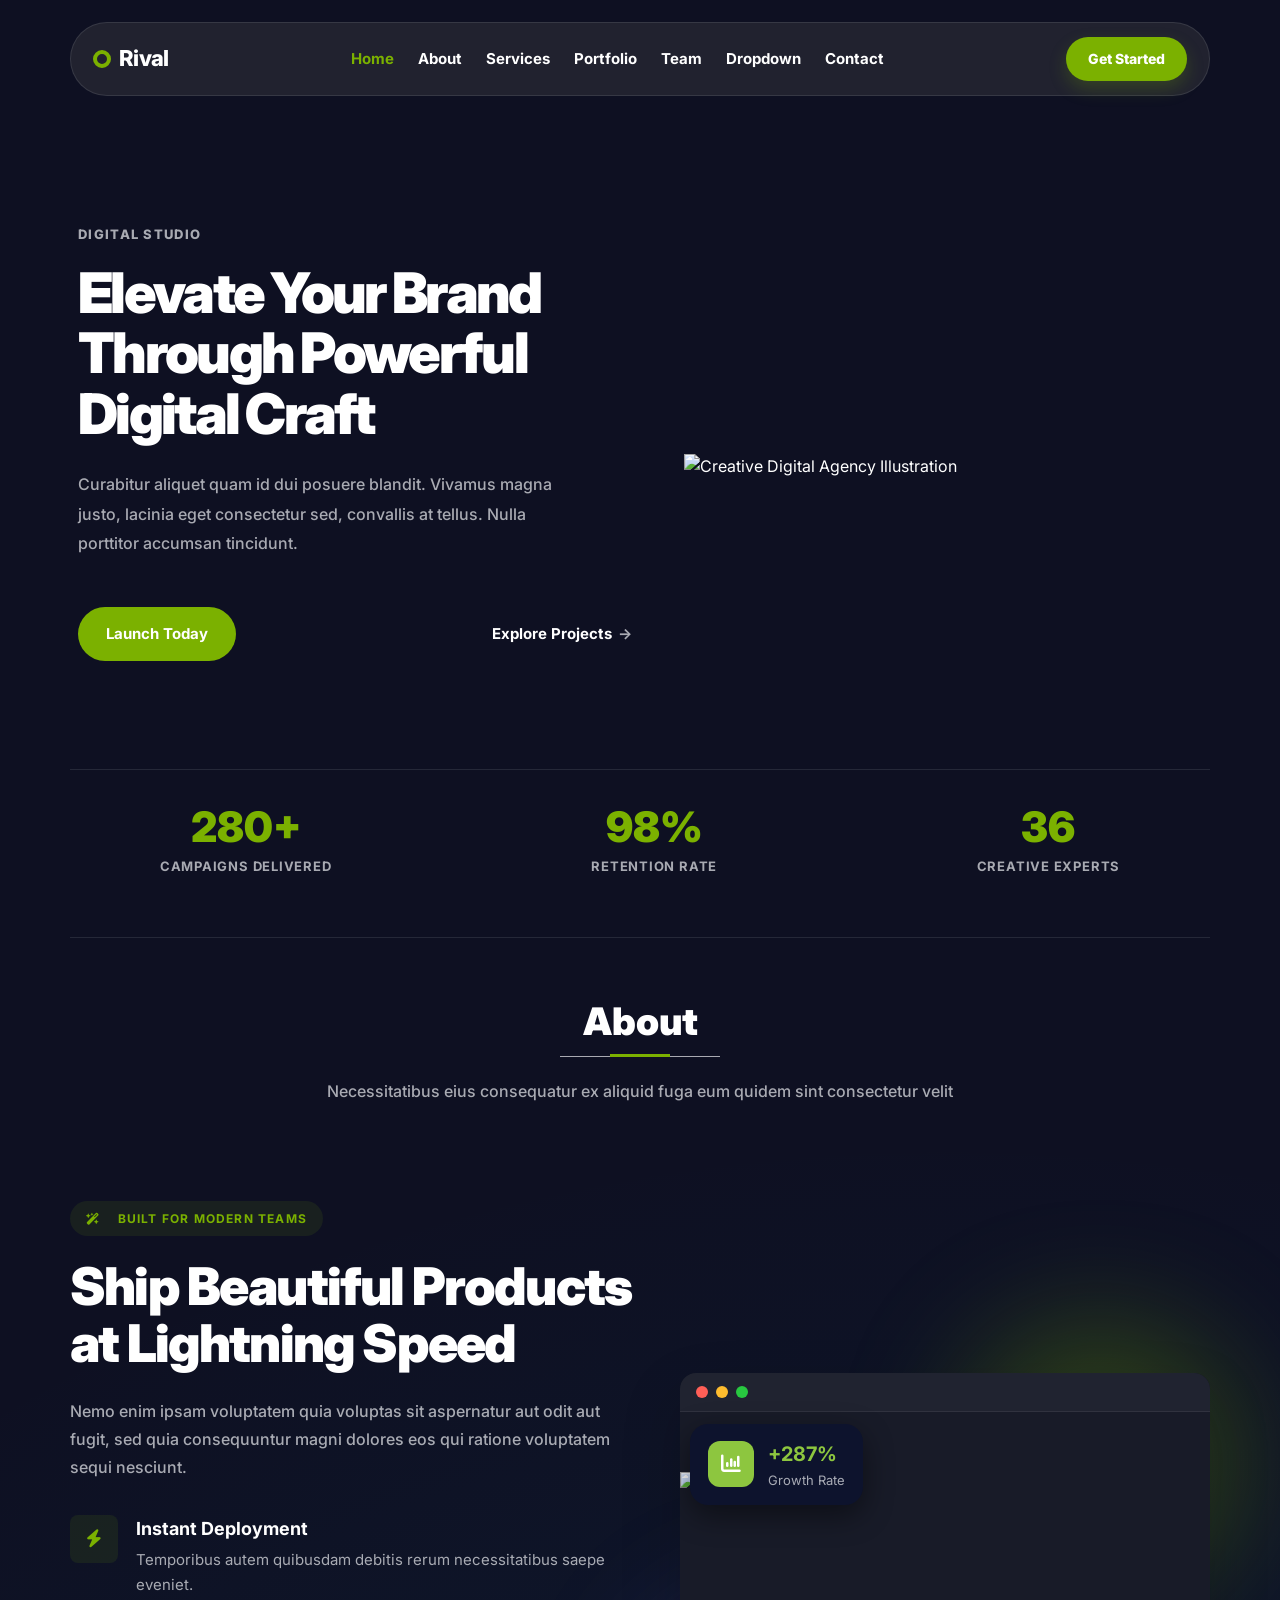
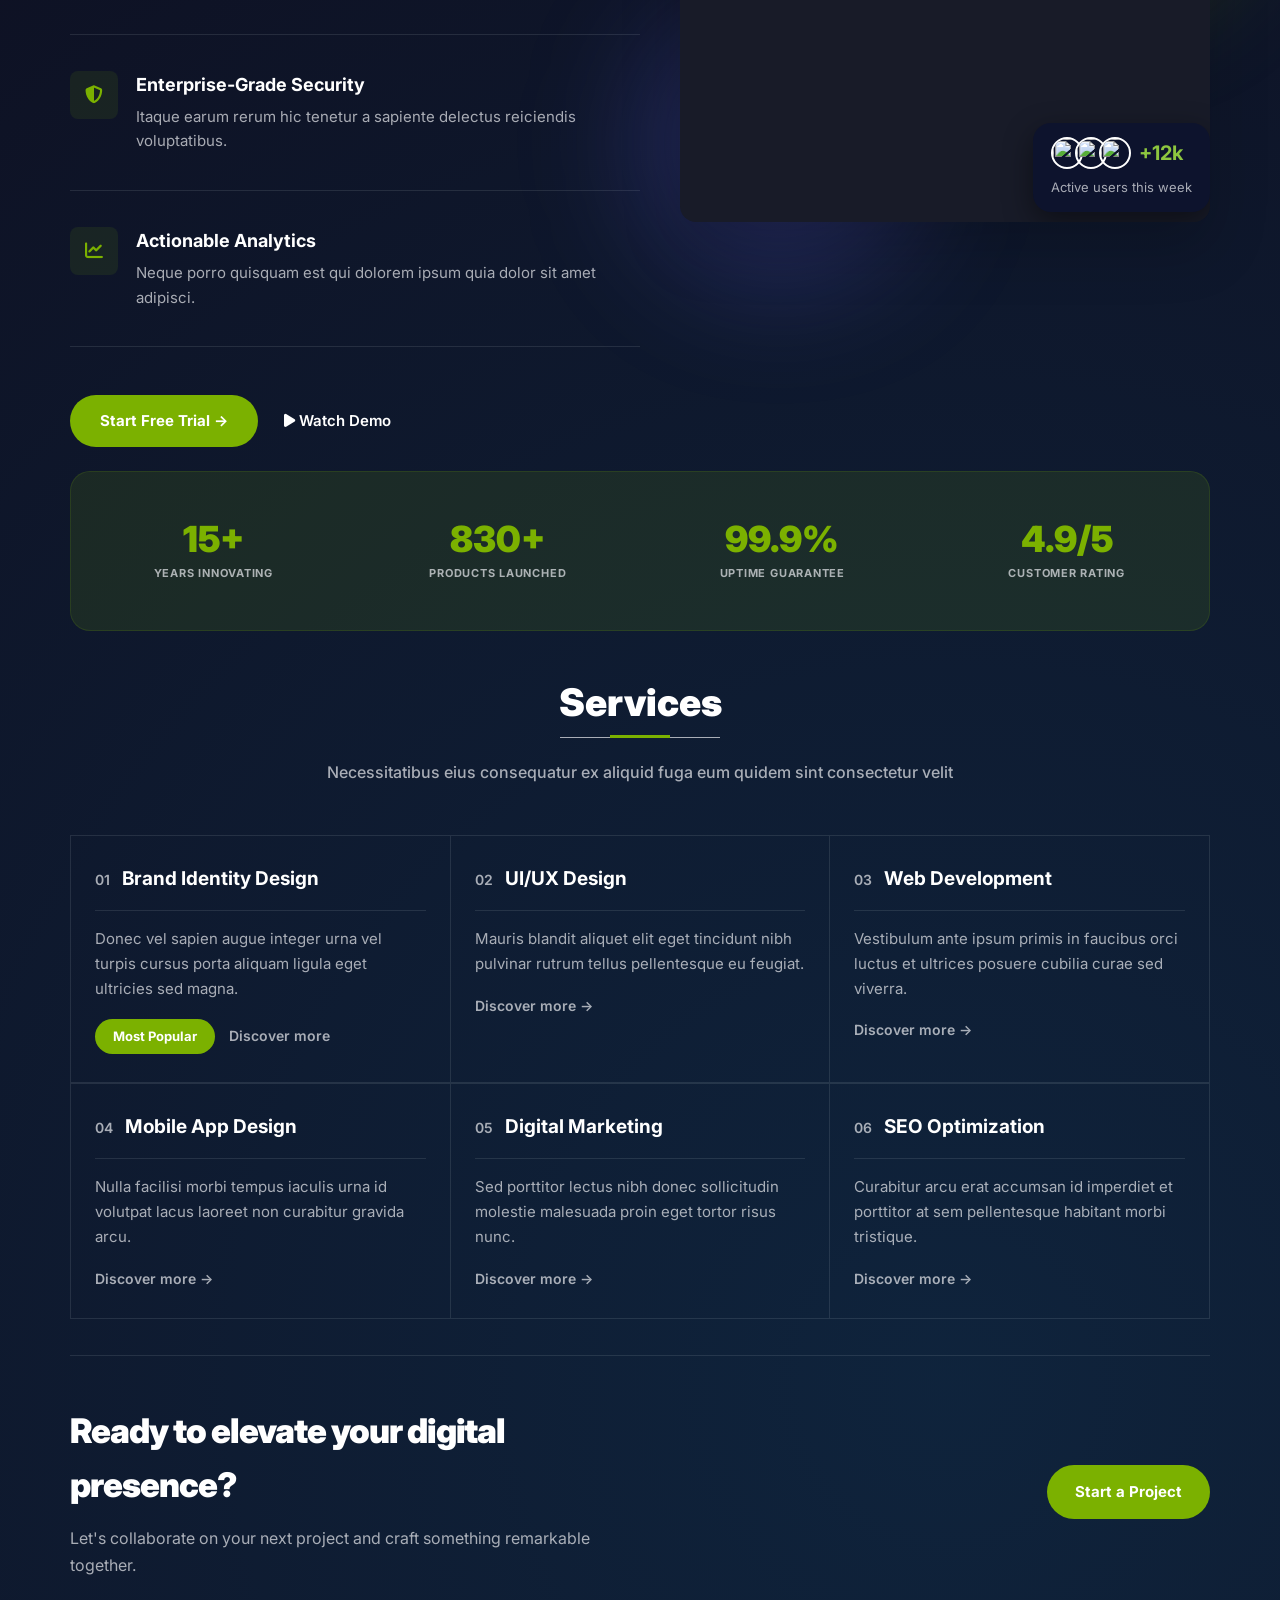
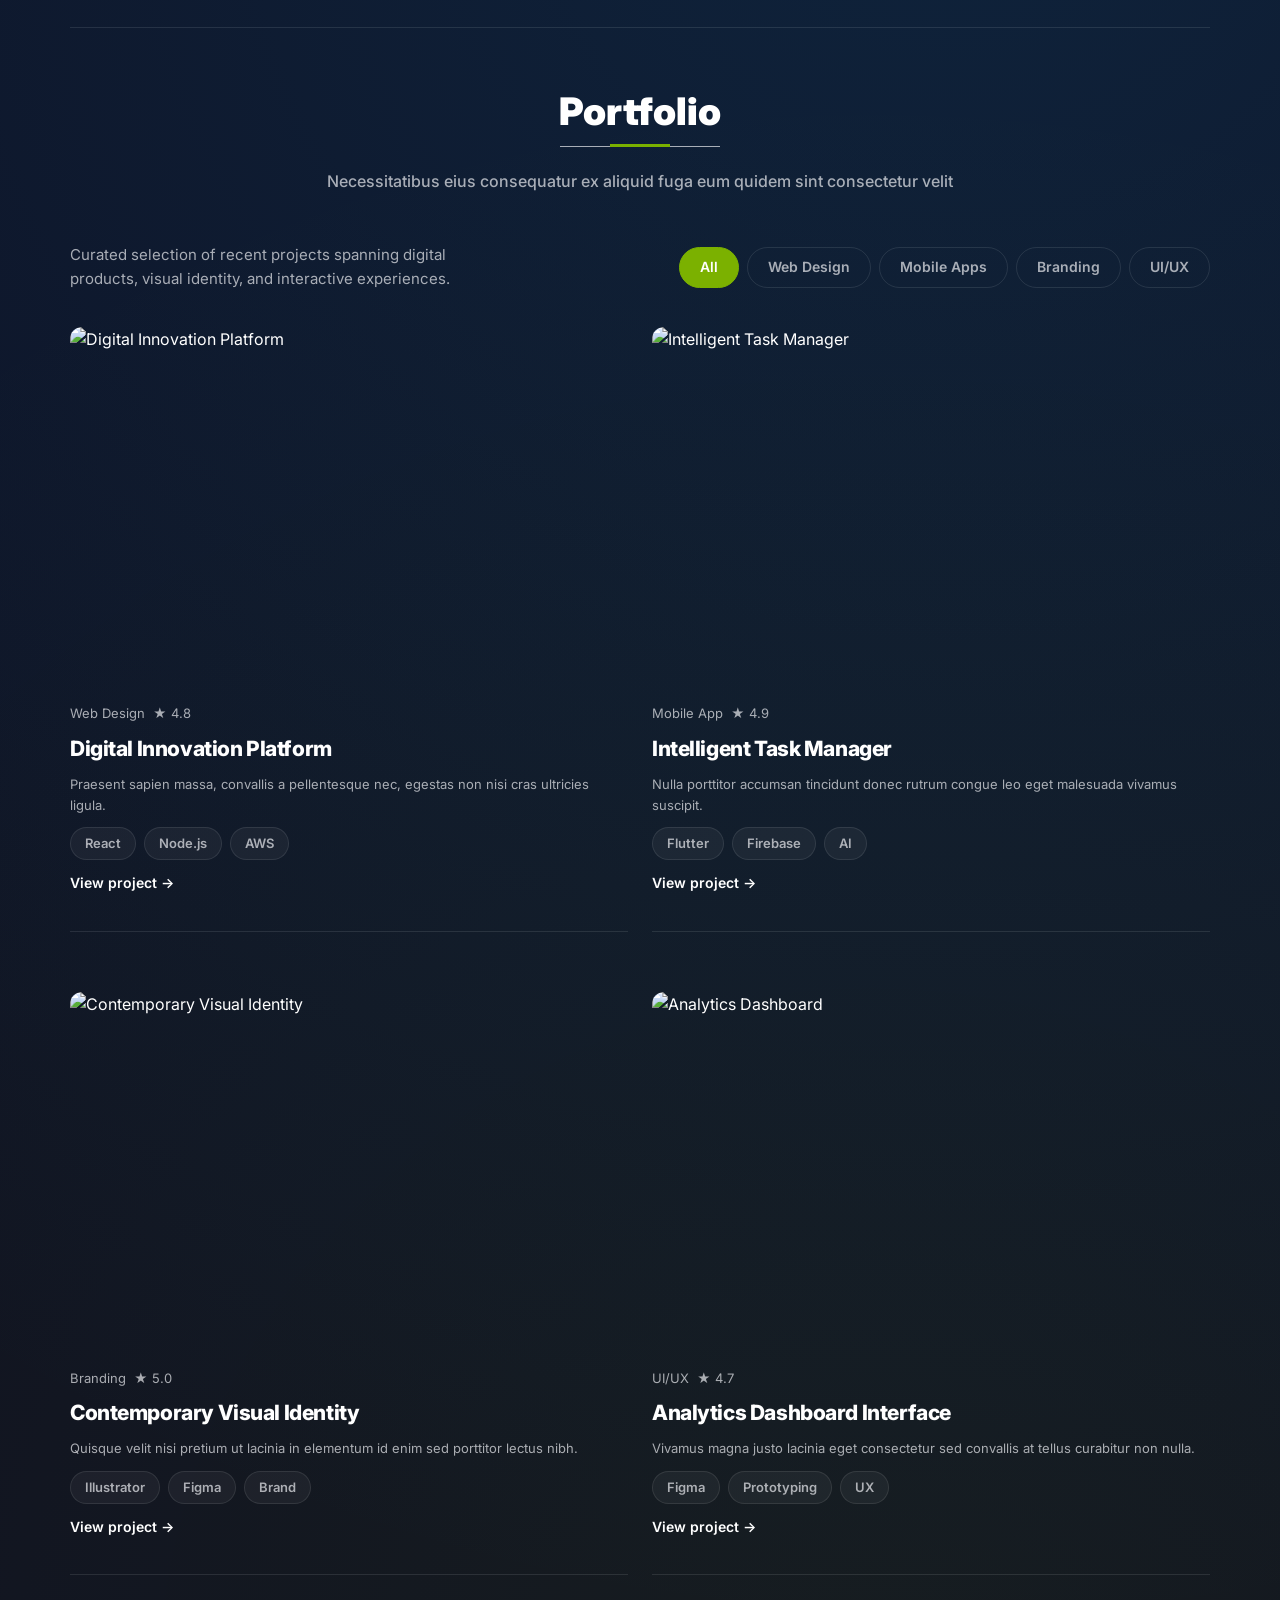
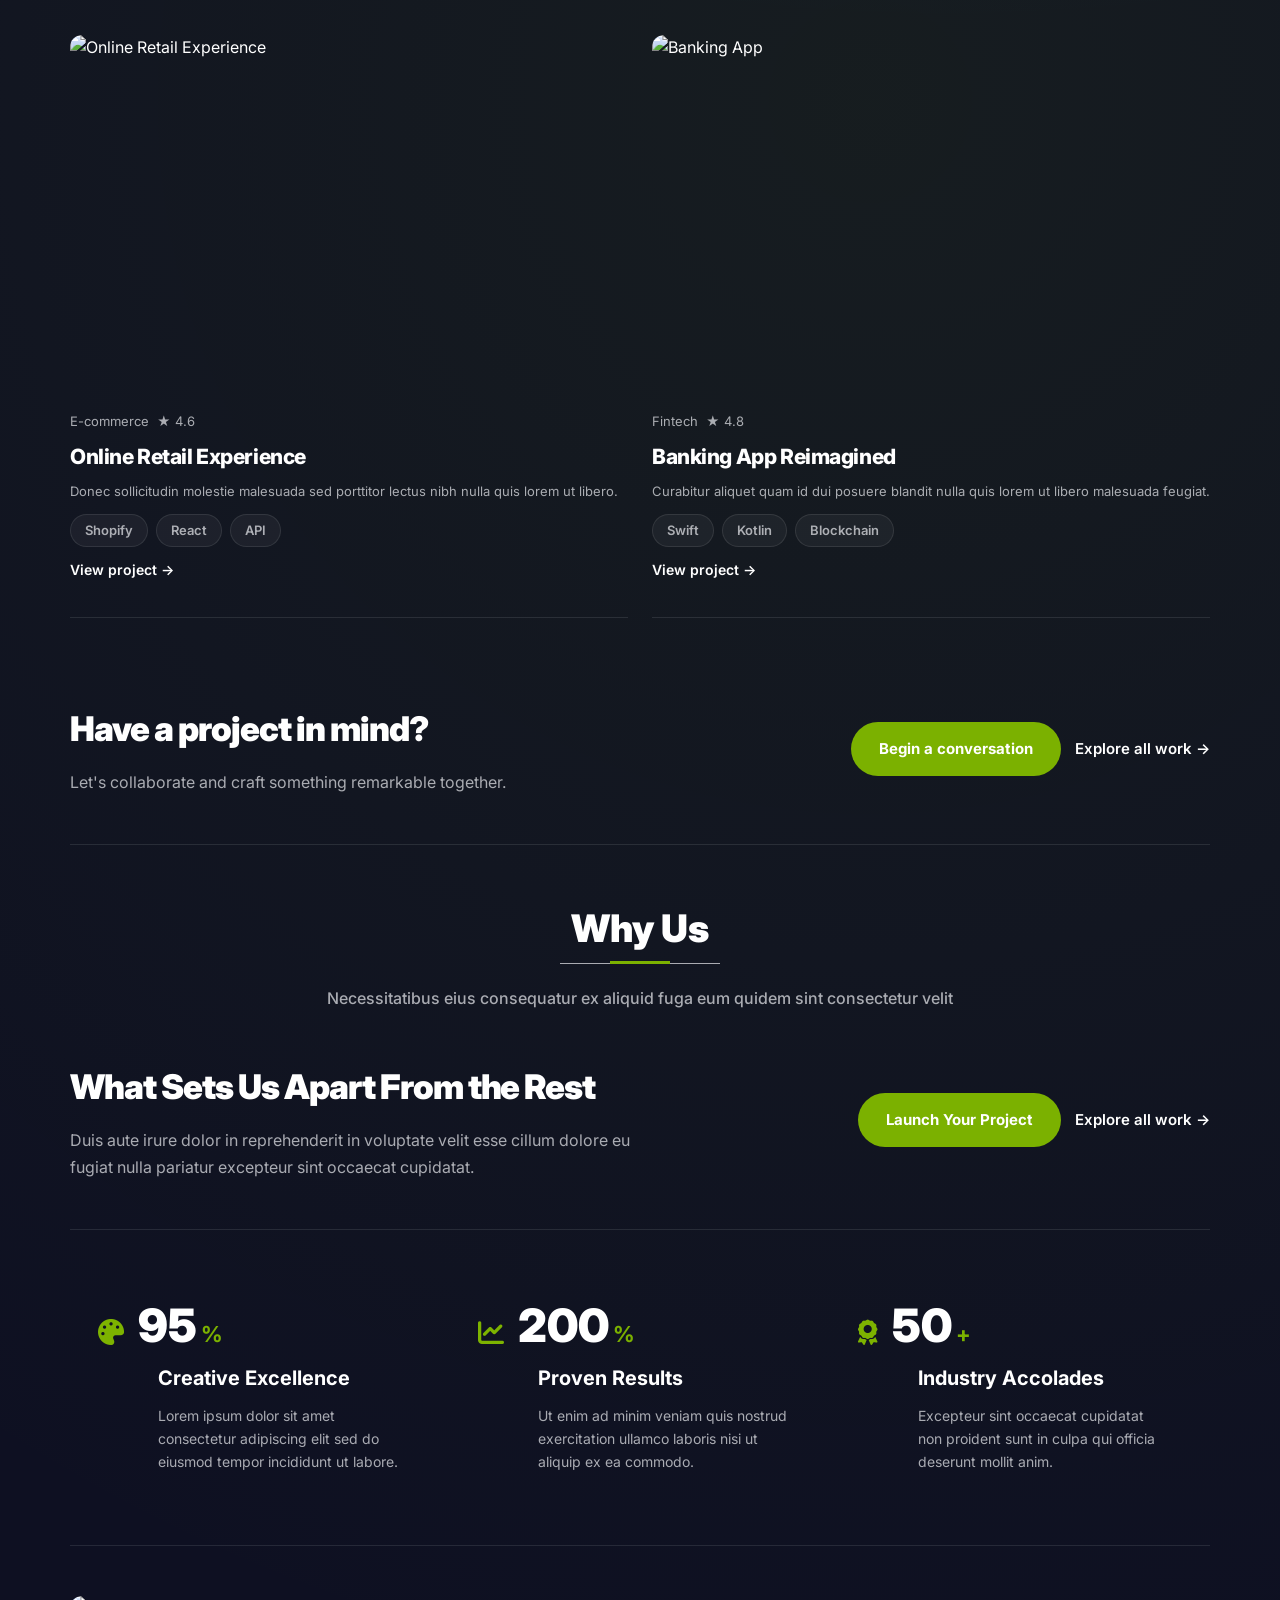
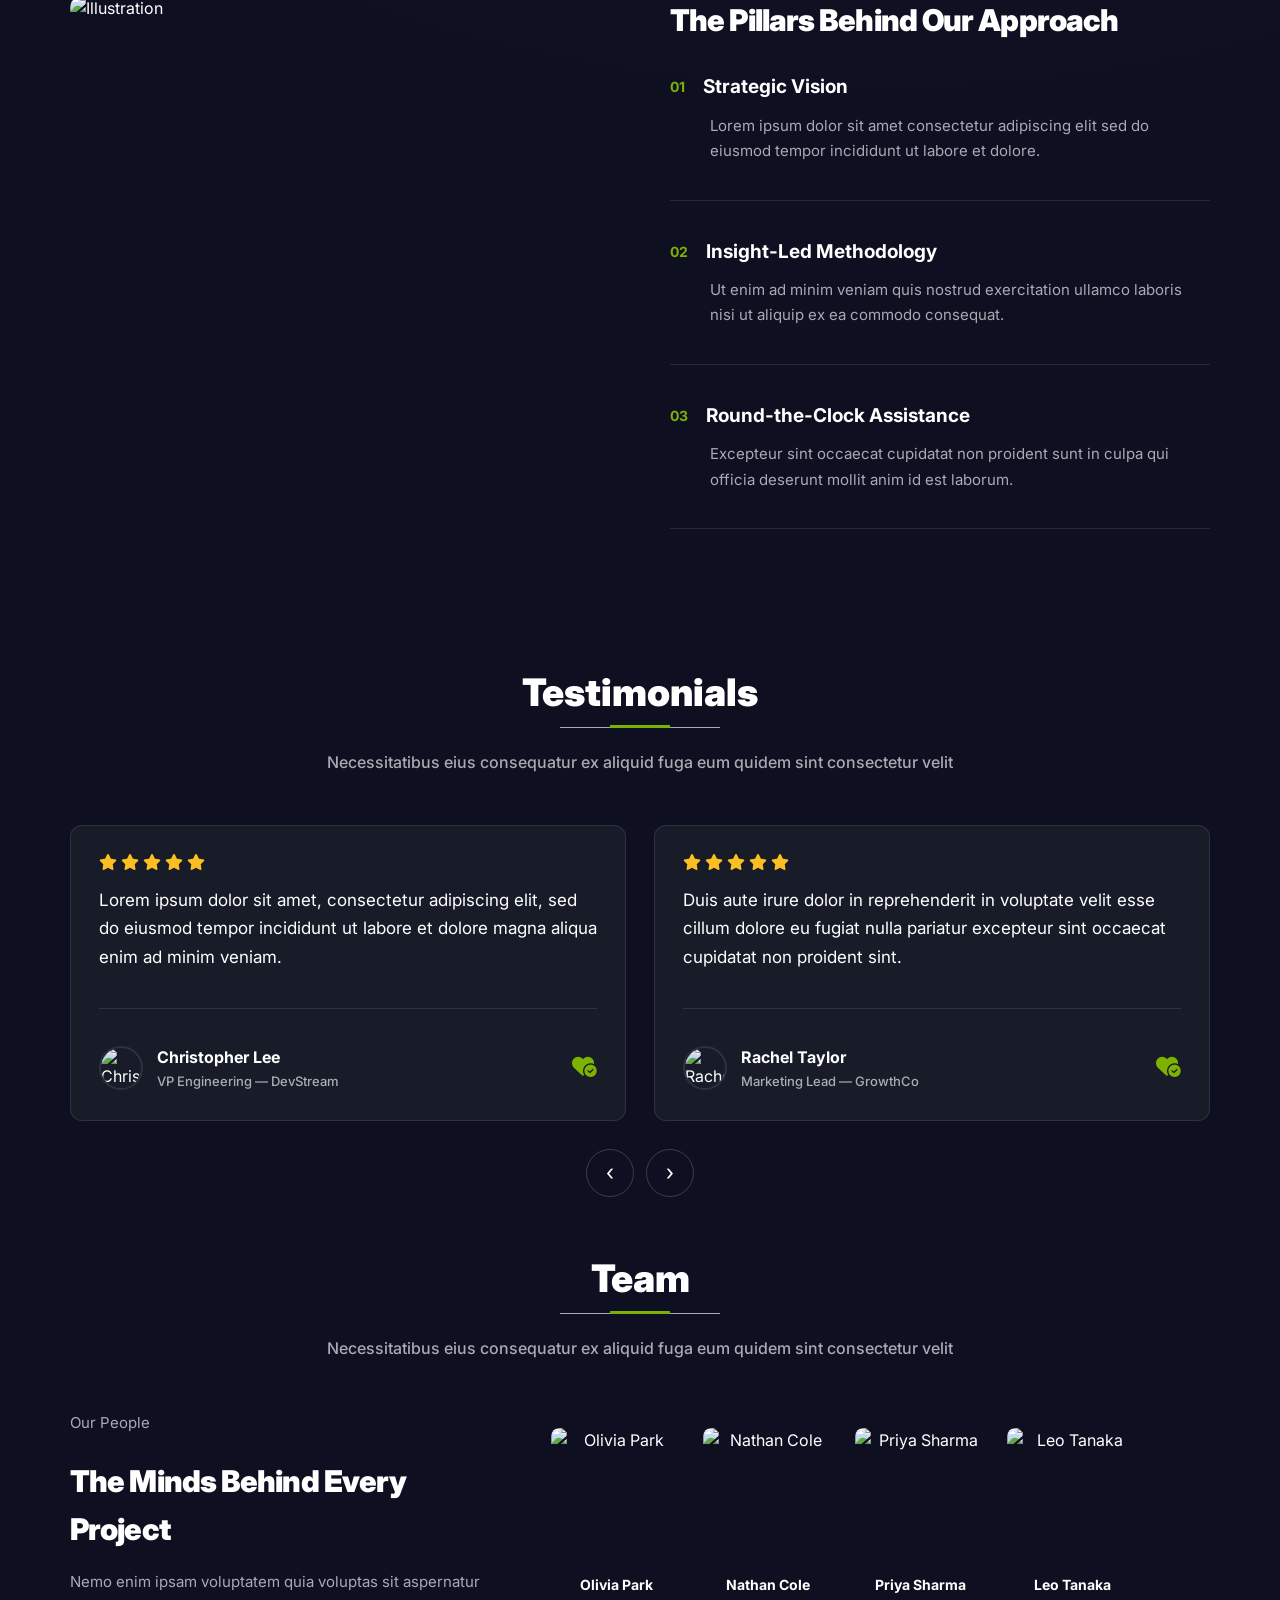
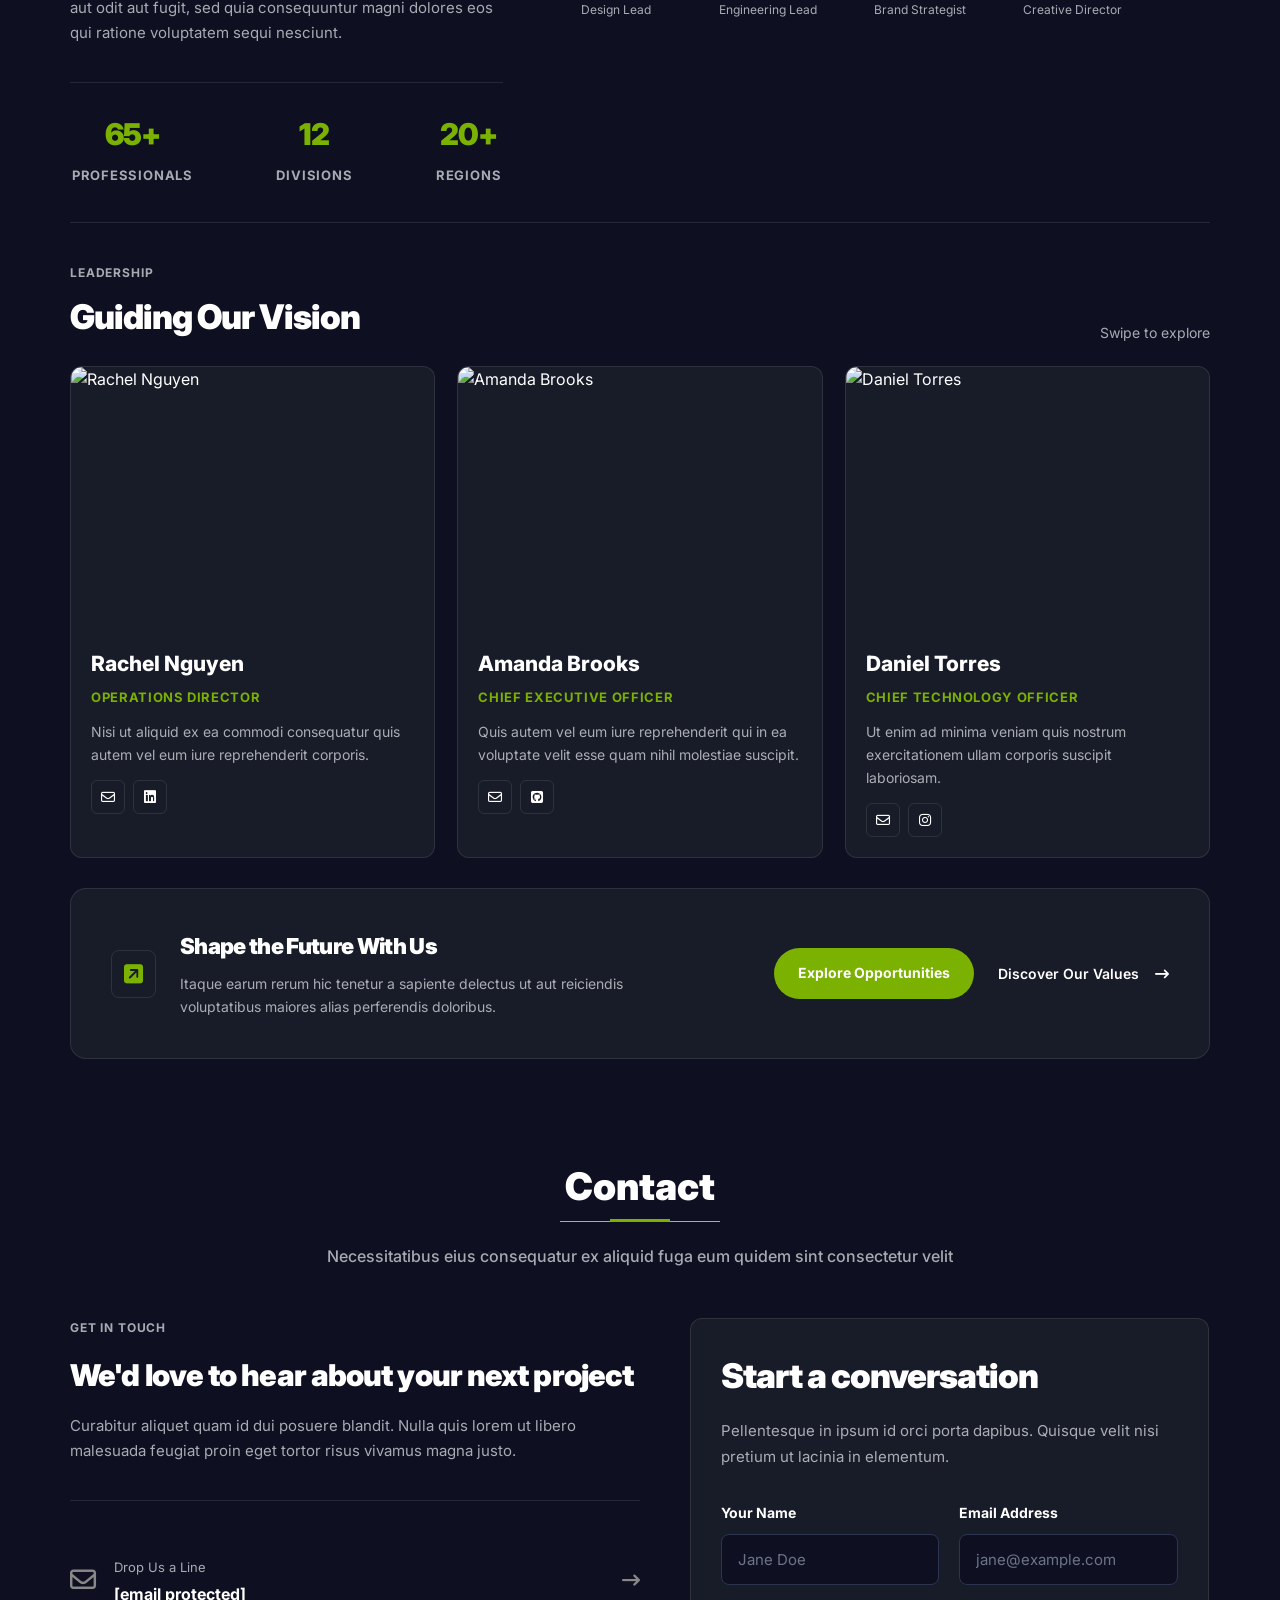
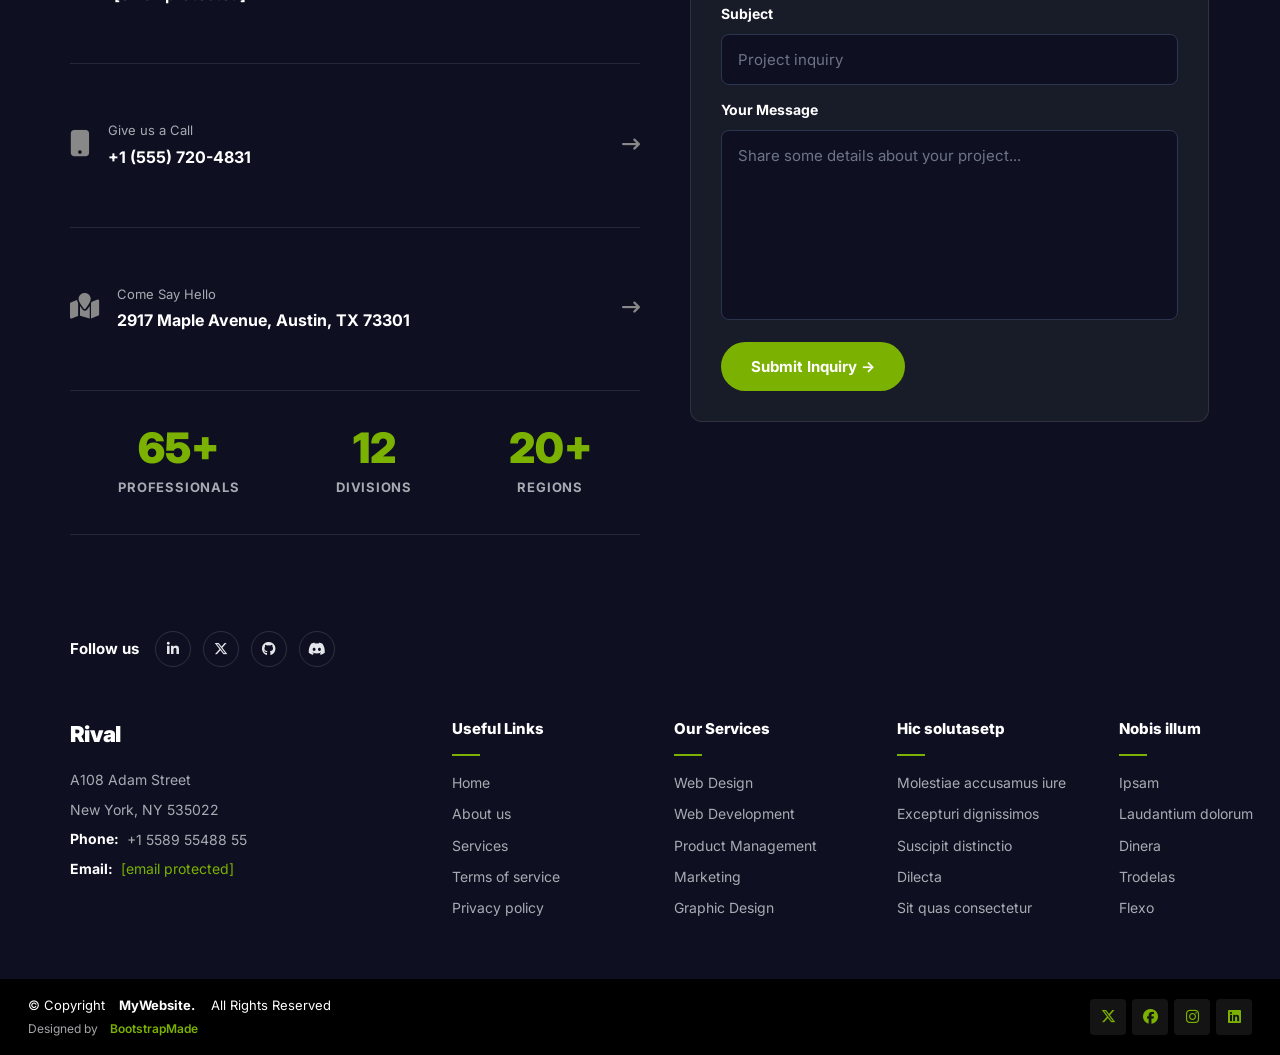
==== commit afab2b78: "final look" ====
--- a/index.html
+++ b/index.html
@@ -1,1203 +1,1035 @@
-<!DOCTYPE html>
-<html lang="en">
-<head>
-    <meta charset="UTF-8">
-    <meta name="viewport" content="width=device-width, initial-scale=1.0">
-    <title>Document</title>
-    <link rel="stylesheet" href="bootsttrap.css">
-    <link rel="stylesheet" href="https://cdnjs.cloudflare.com/ajax/libs/font-awesome/7.0.1/css/all.min.css">
-    <link href="https://cdnjs.cloudflare.com/ajax/libs/font-awesome/7.0.1/css/all.min.css" >
-</head>
-<body>
-    <div class="w100">
-        <div class="w1140">
-            <div class="head">
-                <div class="w1">
-                    
-                        <a href="https://bootstrapmade.com/demo/Rival/">
-                        <h2>◍Rival</h2>
-                        </a>
-                    </div>
-
-                    <div class="w2">
-                        <ul>
-                        <li>Home</li>
-                        <li>Services</li>
-                        <li>Portfolio</li>
-                        <li>Team</li>
-                        <li>Dropdown
-                             <ul>
-                                <li>Dropdown 1</li>
-                                <li>Deep Dropdown</li>
-                                <li>Dropdown 2</li>
-                                <li>Dropdown 3</li>
-                                <li>Dropdown 4</li>
-                            </ul>
-                        </li>
-                        <li>Contact</li>
-                        </ul>
-                            
-
-                           
-                         
-                    </div>
-                       
-                
-                        
-                    <div class="w3">
-                            <div class="start">
-                            
-                                    Get Started
-                            
-                            </div>
-                    </div>
-
-
-                             
-                     
-            
-                </div>
-           
-            <div class="part1">
-                <div class="flex">
-                    
-            <div class="w25">
-                <div class="content">
-                     <div class="subtitle">
-                        <p>Digital Studio</p>
-                        <h1>Elevate Your Brand Through Powerful Digital Craft</h1>
-                </div>
-                  <div class="description">
-                    <p>Curabitur aliquet quam id dui posuere blandit. Vivamus magna justo, lacinia eget consectetur sed, convallis at tellus. Nulla porttitor accumsan tincidunt.</p>
-                  </div>
-                  <div class="project">
-                    <div class="b1">Launch Today</div>
-                  <div class="b2">Explore Projects</div>
-                  </div>
-                  
-                  
-                </div>
-            </div>
-                        
-                  
-            <div class="w25 ">
-                <img src="https://bootstrapmade.com/content/demo/Rival/assets/img/svg/creative-digital-agency.svg" alt="" width="100%">
-            </div>
-                </div>
-            </div>
-            <hr>
-            <div class="foot">
-                <div class="flex">
-                    <div class="w22">
-                        <h1>280+</h1>
-                        <div class="e1">Campaigns Delivered</div>
-                    </div>
-                     <div class="w22">
-                        <h1>98%</h1>
-                        <div class="e1">Retention Rate</div>
-                    </div>
-                     <div class="w22">
-                        <h1>36</h1>
-                        <div class="e1">Creative Experts</div>
-                    </div>
-                </div>
-            </div>
-            <hr>
-
-            <div class="port">
-                <h1>About</h1>
-                <div class="line"></div>
-                <h3>Necessitatibus eius consequatur ex aliquid fuga eum quidem sint consectetur velit</h3>
-            </div>
-            <div class="flex">
-
-                <div class="w251">
-                    <div class="z1">
-                        <div class="m1">
-                        ✨&nbsp;&nbsp;Built For Modern Teams
-                    </div>
-                    <h2>Ship Beautiful Products at Lightning Speed</h2>
-                    <h4>Nemo enim ipsam voluptatem quia voluptas sit aspernatur aut odit aut fugit, sed quia consequuntur magni dolores eos qui ratione voluptatem sequi nesciunt.</h4>
-                    <div class="middle">
-                        <div class="m2">
-                            ⚡️ 
-                    </div>
-                    <div class="m3">
-                        <h3>Instant Deployment</h3>
-                        <p>Temporibus autem quibusdam debitis rerum necessitatibus saepe eveniet.</p>
-                    </div>
-                    </div>
-                    <hr>
-                    <div class="middle">
-                        <div class="m2">
-                            🛡️
-                    </div>
-                    <div class="m3">
-                        <h3>Enterprise-Grade Security</h3>
-                        <p>Itaque earum rerum hic tenetur a sapiente delectus reiciendis voluptatibus.</p>
-                    </div>
-                    </div>
-                    <hr>
-                    <div class="middle">
-                        <div class="m2">
-                            🗠
-                    </div>
-                    <div class="m3">
-                        <h3>Actionable Analytics</h3>
-                        <p>Neque porro quisquam est qui dolorem ipsum quia dolor sit amet adipisci.</p>
-                    </div>
-                    </div>
-                    <hr>
-                    </div>
-                    <div class="trial">
-                        <div class="video">
-                            Start Free Trial →
-
-                        </div>
-                        <div class="pl">
-                            ▶️&nbsp;Watch Demo
-                        </div>
-                    </div>
-                </div>
-
-                
-
-
-
-
-
-
-
-                <div class="w251">
-                    <div class="ma1">
-                        <div class="gradient-blob blob-one"></div>
-                    <div class="gradient-blob blob-two"></div>
-                    </div>
-                    <div class="x11">
-                        <div class="frame-border">
-                            <span class="dot dot-red"></span>
-                            <span class="dot dot-yellow"></span>
-                            <span class="dot dot-green"></span>
-                            
-                        
-                        </div>
-                        <div class="bar1">
-                             <div class="card users-card">
-        <div class="hg1">
-            <div class="avatars">
-            <img src="https://bootstrapmade.com/content/demo/Rival/assets/img/person/person-f-3.webp">
-            <img src="https://bootstrapmade.com/content/demo/Rival/assets/img/person/person-m-5.webp">
-            <img src="https://bootstrapmade.com/content/demo/Rival/assets/img/person/person-f-8.webp">
-            <div class="jh1">
-                <h3>+12k</h3>
-
-            </div>
-        </div>
-
-        <div class="content">
-            
-            <p>Active users this week</p>
-        </div>
-        </div>
-    </div>
-                        <div class="card growth-card">
-        <div class="icon">
-            <i class="fa-solid fa-chart-column"></i>
-        </div>
-
-        <div class="content">
-            <h3>+287%</h3>
-            <p>Growth Rate</p>
-        </div>
-    </div>
-                    </div>
-                         <img src="https://bootstrapmade.com/content/demo/Rival/assets/img/about/about-wide-3.webp" width="100%" height="350px"> 
-                    </div>
-                    
-                </div>
-            </div>
-
-                        <div class="foot4">
-                            <div class="flex">
-                                <div class="w55">
-                                    <h1>15+</h1>
-                                    <p>
-                                        Years Innovating
-
-
-                                    </p>
-                                </div>
-                                <div class="w55">
-                                    <h1>830+</h1>
-                                    <p>Products Launched</p>
-                                </div>
-                                <div class="w55">
-                                    <h1>99.9%</h1>
-                                <p>Uptime Guarantee</p>
-                                </div>
-                                
-                                <div class="w55">
-                                    <h1>4.9/5</h1>
-                                    <p>Customer Rating</p>
-                                </div>
-                            </div>
-                        </div>
-
-
-            <div class="port">
-                <h1>Services</h1>
-                <div class="line"></div>
-                <h3>Necessitatibus eius consequatur ex aliquid fuga eum quidem sint consectetur velit</h3>
-                <div class="flex">
-                    <div class="w11">
-                                <div class="n1">
-                                    <p class="y12"> 01  <h2 class="y11">Brand Identity Design</h2>
-                                </p>
-                                </div>
-
-                                <div class="t1">
-                                    <div class="i11">
-                                        <p>
-                                        Donec vel sapien augue integer urna vel turpis cursus porta aliquam ligula eget ultricies sed magna.
-                                    </p>
-                                    </div>
-                            
-                                <div class="u1">
-                              <div class="popular">
-                                Most Popular
-                              </div>
-                               
-                               <div class="d1">
-                                Discover more
-
-
-                               </div>
-
-
-                                </div>
-                                </div>
-                            </div>
-                            <div class="w11">
-                                <div class="n1">
-                                    <p class="y12"> 02  <h2 class="y11">UI/UX Design</h2>
-                                </p>
-                                </div>
-
-                            <div class="t1">
-                                    <div class="i11">
-                                        <p>
-                                        Mauris blandit aliquet elit eget tincidunt nibh pulvinar rutrum tellus pellentesque eu feugiat.
-                                    </p>
-                                    </div>
-                                <div class="d2">
-                                    Discover more →
-                                </div>
-
-
-
-                                </div>
-                                </div>
-
-                                <div class="w11">
-                                <div class="n1">
-                                    <p class="y12"> 03  <h2 class="y11">Web Development</h2>
-                                </p>
-                                </div>
-
-                            <div class="t1">
-                                    <div class="i11">
-                                        <p>
-                                        Vestibulum ante ipsum primis in faucibus orci luctus et ultrices posuere cubilia curae sed viverra.
-                                    </p>
-                                    </div>
-                                <div class="d2">
-                                    Discover more →
-                                </div>
-
-
-
-                                </div>
-                                </div>
-                        </div>
-                        <div class="flex">
-
-                            <div class="w11">
-                                <div class="n1">
-                                    <p class="y12"> 04  <h2 class="y11">Mobile App Design</h2>
-                                </p>
-                                </div>
-
-                            <div class="t1">
-                                    <div class="i11">
-                                        <p>
-                                        Nulla facilisi morbi tempus iaculis urna id volutpat lacus laoreet non curabitur gravida arcu.
-                                    </p>
-                                    </div>
-                                    <div class="d2">
-                                    Discover more →
-                                </div>
-
-                                
-
-
-
-                                </div>
-                                </div>
-
-                                <div class="w11">
-                                <div class="n1">
-                                    <p class="y12"> 05  <h2 class="y11">Digital Marketing</h2>
-                                </p>
-                                </div>
-
-                            <div class="t1">
-                                    <div class="i11">
-                                        <p>
-                                       Sed porttitor lectus nibh donec sollicitudin molestie malesuada proin eget tortor risus nunc.
-                                    </p>
-                                    </div>
-                                <div class="d2">
-                                    Discover more →
-                                </div>
-
-
-
-                                </div>
-                                </div>
-
-                                <div class="w11">
-                                    <div class="n1">
-                                        <p class="y12" > 06 </p>  <h2 class="y11">SEO Optimization</h2>
-
-                                    </div>
-
-
-                                
-                            
-
-                            <div class="t1">
-                                    <div class="i11">
-                                        <p>
-                                        Curabitur arcu erat accumsan id imperdiet et porttitor at sem pellentesque habitant morbi tristique.
-                                    </p>
-                                    </div>
-                                <div class="d2">
-                                    Discover more →
-                                </div>
-
-
-
-                                </div>
-                                </div>
-                                
-
-                        </div>
-                        
-                    </div>
-                    <hr>
-
-                    <div class="project">
-                        <div class="project1">
-                            <h1>Ready to elevate your digital presence?</h1>
-                            <p>Let's collaborate on your next project and craft something remarkable together.</p>
-
-                        </div>
-                        <div class="project2">
-                            Start a Project
-                        </div>
-                    </div>
-                    <hr>
-
-                    <div class="port">
-                        <h1>Portfolio</h1>
-                        <div class="line"></div>
-                        <h3>Necessitatibus eius consequatur ex aliquid fuga eum quidem sint consectetur velit</h3>
-                    </div>
-                    <div class="flex1">
-                        <div class="head1">
-                            Curated selection of recent projects spanning digital products, visual identity, and interactive experiences.
-                        </div>
-                        <div class="head2">
-                            <ul>
-                            <li>All</li>
-                            <li>Web Design</li>
-                            <li>Mobile Apps</li>
-                            <li>Branding</li>
-                            <li>UI/UX</li>
-                            </ul>
-                            
-                        </div>
-                    </div>
-
-                    <div class="photo">
-                        <div class="flex">
-                            <div class="w66">
-                                <img src="https://bootstrapmade.com/content/demo/Rival/assets/img/portfolio/portfolio-3.webp">
-                                <p>Web Design/⭐4.8</p>
-                                <h1>Digital Innovation Platform</h1>
-                                <p>Praesent sapien massa, convallis a pellentesque nec, egestas non nisi cras ultricies ligula.<p>
-                                    <div class="border">
-                                        <li>React</li>
-                                        <li>Node.js</li>
-                                        <li>AWS</li>
-                                      
-                                          
-                                    </div>
-
-                                    <h4>View project →</h4>
-                                    <hr>
-
-                            </div>
-                            <div class="w66">
-                                <img src="https://bootstrapmade.com/content/demo/Rival/assets/img/portfolio/portfolio-5.webp">
-                                <p>Mobile App/⭐4.9</p>
-                                <h1>Intelligent Task Manager</h1>
-                                <p>Nulla porttitor accumsan tincidunt donec rutrum congue leo eget malesuada vivamus suscipit..<p>
-                                    <div class="border">
-                                        <li>Fluttert</li>
-                                        <li>Firebase</li>
-                                        <li>AI</li>
-                                      
-                                          
-                                    </div>
-
-                                    <h4>View project →</h4>
-                                    <hr>
-                            </div>
-                        </div>
-
-                        <div class="flex">
-                            <div class="w66">
-                                <img src="https://bootstrapmade.com/content/demo/Rival/assets/img/portfolio/portfolio-1.webp">
-                                <p>Branding/⭐5.0</p>
-                                <h1>Contemporary Visual Identity</h1>
-                                <p>Quisque velit nisi pretium ut lacinia in elementum id enim sed porttitor lectus nibh.<p>
-                                    <div class="border">
-                                        <li>Illustrator</li>
-                                        <li>Figma</li>
-                                        <li>Brand</li>
-                                      
-                                          
-                                    </div>
-
-                                    <h4>View project →</h4>
-                                    <hr>
-
-                            </div>
-                            <div class="w66">
-                                <img src="https://bootstrapmade.com/content/demo/Rival/assets/img/portfolio/portfolio-6.webp">
-                                <p>UI/UX/⭐4.7</p>
-                                <h1>Analytics Dashboard Interfacer</h1>
-                                <p>Vivamus magna justo lacinia eget consectetur sed convallis at tellus curabitur non nulla.<p>
-                                    <div class="border">
-                                        <li>Figma</li>
-                                        <li>Prototyping</li>
-                                        <li>UX</li>
-                                      
-                                          
-                                    </div>
-                                    <h4>View project →</h4>
-                                    <hr>
-                            </div>
-                        </div>
-
-
-                         <div class="flex">
-                            <div class="w66">
-                                <img src="https://bootstrapmade.com/content/demo/Rival/assets/img/portfolio/portfolio-2.webp">
-                                <p>E-commerce/⭐4.6</p>
-                                <h1>Online Retail Experience</h1>
-                                <p>Donec sollicitudin molestie malesuada sed porttitor lectus nibh nulla quis lorem ut libero.<p>
-                                    <div class="border">
-                                        <li>Shopify</li>
-                                        <li>React</li>
-                                        <li>tAPI</li>
-                                      
-                                          
-                                    </div>
-
-                                    <h4>View project →</h4>
-                                    <hr>
-
-                            </div>
-                            <div class="w66">
-                                <img src="https://bootstrapmade.com/content/demo/Rival/assets/img/portfolio/portfolio-4.webp        ">
-                                <p>Fintech/⭐4.8</p>
-                                <h1>Banking App Reimagined</h1>
-                                <p>Curabitur aliquet quam id dui posuere blandit nulla quis lorem ut libero malesuada feugiat.<p>
-                                    <div class="border">
-                                        <li>Swift</li>
-                                        <li>Kotlin</li>
-                                        <li>Blockchain</li>
-                                      
-                                          
-                                    </div>
-
-                                    <h4>View project →</h4>
-                                    <hr>
-                            </div>
-                        </div>
-                    </div>
-
-
-
-
-                    <div class="project">
-                        <div class="project1">
-                            <h1>Have a project in mind?</h1>
-                           <p>Let's collaborate and craft something remarkable together.</p>                                               
-
-                        </div>
-                        <div class="u1">
-                            <div class="project2">
-                            Begin a conversation
-                            </div>
-                            <div class="explore">
-                            Explore all work →
-                            </div>
-                        
-                        </div>
-                        
-                    </div>
-                    <hr>
-
-
-                    <div class="port">
-                        <h1>Why Us</h1>
-                        <div class="line"></div>
-                        <h3>Necessitatibus eius consequatur ex aliquid fuga eum quidem sint consectetur velit</h3>
-                    </div>
-
-                    <div class="project">
-                        <div class="project1">
-                            <h1>What Sets Us Apart From the Rest</h1>
-                           <p>
-                            Duis aute irure dolor in reprehenderit in voluptate velit esse cillum dolore eu fugiat nulla pariatur excepteur sint occaecat cupidatat. 
-                           </p>                                              
-
-                        </div>
-                        <div class="u1">
-                            <div class="project2">
-                             Launch Your Project
-                            </div>
-                            <div class="explore1">
-                            Explore all work →
-                            </div>
-                        
-                        </div>
-                        
-                    </div>
-                    <hr>
-                    <div class="box2">
-                        <div class="flex">
-
-                            <div class="w77">
-                           <div class="first">
-                            <i class="fa-solid fa-palette" style="color: #7db300;"></i>
-                            <h1>95</h1><p>%</p> 
-                           </div>
-                           <div class="second">
-                            <h2>Creative Excellence</h2>
-                            <p>Lorem ipsum dolor sit amet consectetur adipiscing elit sed do eiusmod tempor incididunt ut labore.</p>
-                           </div>
-                           </div>
-
-
-                           <div class="w77">
-                           <div class="first">
-                            <i class="fa-solid fa-chart-line" style="color: #7db300;"></i>
-                            <h1>200</h1><p>%</p> 
-                           </div>
-                           <div class="second">
-                            <h2>Proven Results</h2>
-                            <p>Ut enim ad minim veniam quis nostrud exercitation ullamco laboris nisi ut aliquip ex ea commodo..</p>
-                           </div>
-                           </div>
-
-
-
-                           <div class="w77">
-                           <div class="first">
-                           <i class="fa-solid fa-award" style="color: #7db300;"></i>
-                            <h1>50</h1><p>+</p> 
-                           </div>
-                           <div class="second">
-                            <h2>Industry Accolades</h2>
-                            <p>Excepteur sint occaecat cupidatat non proident sunt in culpa qui officia deserunt mollit anim.</p>
-                           </div>
-                           </div>
-
-                        </div>
-
-                    </div>
-                    <hr>
-
-
-                    <div class="frame">
-                        <div class="flex">
-                            <div class="w21">
-                                <img src="https://bootstrapmade.com/content/demo/Rival/assets/img/illustration/illustration-27.webp">
-
-                            </div>
-                            <div class="w21">
-                                <h1>The Pillars Behind Our Approach</h1>
-                                <div class="up">
-                                    <p>01</p>
-                                <h2>Strategic Vision</h2>
-                                </div>
-                                <div class="down">
-                                    <p>Lorem ipsum dolor sit amet consectetur adipiscing elit sed do eiusmod tempor incididunt ut labore et dolore.</p>
-                                </div>
-                                <hr>
-
-                                <div class="up">
-                                    <p>02</p>
-                                <h2>Insight-Led Methodology</h2>
-                                </div>
-                                <div class="down">
-                                    <p>Ut enim ad minim veniam quis nostrud exercitation ullamco laboris nisi ut aliquip ex ea commodo consequat.</p>
-                                </div>
-                                <hr>
-
-                                <div class="up">
-                                    <p>03</p>
-                                <h2>Round-the-Clock Assistance</h2>
-                                </div>
-                                <div class="down">
-                                    <p>Excepteur sint occaecat cupidatat non proident sunt in culpa qui officia deserunt mollit anim id est laborum.</p>
-                                </div>
-                                <hr>
-
-                            </div>
-                        </div>
-                    </div>
-
-                    <div class="port">
-                        <h1>Testimonials</h1>
-                        <div class="line"></div>
-                        <h3>Necessitatibus eius consequatur ex aliquid fuga eum quidem sint consectetur velit</h3>
-                    </div>
-
-                    <div class="boxer">
-                        <div class="flex2">
-                            <div class="w99">
-                                <div class="star">
-                                    <i class="fa-solid fa-star" style="color: rgb(251, 191, 36);"></i>
-                                    <i class="fa-solid fa-star" style="color: rgb(251, 191, 36);"></i>
-                                    <i class="fa-solid fa-star" style="color: rgb(251, 191, 36);"></i>
-                                    <i class="fa-solid fa-star" style="color: rgb(251, 191, 36);"></i>
-                                    <i class="fa-solid fa-star" style="color: rgb(251, 191, 36);"></i>              
-                                </div>
-                                <p>Lorem ipsum dolor sit amet, consectetur adipiscing elit, sed do eiusmod tempor incididunt ut labore et dolore magna aliqua enim ad minim veniam.</p>
-                                <hr>
-                                <div class="s1">
-                                    <div class="up1">
-                                        <img src="https://bootstrapmade.com/content/demo/Rival/assets/img/person/person-m-14.webp" width="10%">
-                                        <div class="y1">
-                                            <h4>Christopher Lee</h4>
-                                            <h5>VP Engineering — DevStream</h5>
-                                        </div>
-                                    </div>
-                                     <div class="up2">
-                                        <i class="fa-solid fa-heart-circle-check" style="color: rgb(125, 179, 0);"></i>
-
-                                     </div>
-                                    
-                                </div>
-
-                    
-                            </div>
-                            <div class="w99">
-                                <div class="star">
-                                    <i class="fa-solid fa-star" style="color: rgb(251, 191, 36);"></i>
-                                    <i class="fa-solid fa-star" style="color: rgb(251, 191, 36);"></i>
-                                    <i class="fa-solid fa-star" style="color: rgb(251, 191, 36);"></i>
-                                    <i class="fa-solid fa-star" style="color: rgb(251, 191, 36);"></i>
-                                    <i class="fa-solid fa-star" style="color: rgb(251, 191, 36);"></i>              
-                                </div>
-
-                                <p>Duis aute irure dolor in reprehenderit in voluptate velit esse cillum dolore eu fugiat nulla pariatur excepteur sint occaecat cupidatat non proident sint occaecat .</p>
-                                <hr>
-                                <div class="s1">
-                                    <div class="up1">
-                                        <img src="https://bootstrapmade.com/content/demo/Rival/assets/img/person/person-f-8.webp" width="10%">
-                                        <div class="y1">
-                                            <h4>Rachel Taylor</h4>
-                                            <h5>Marketing Lead — GrowthCo</h5>
-                                        </div>
-                                    </div>
-                                     <div class="up2">
-                                        <i class="fa-solid fa-heart-circle-check" style="color: rgb(125, 179, 0);"></i>
-
-                                     </div>
-                                    
-                                </div>
-                            </div>
-                        </div>
-                    </div>
-
-                    <div class="star2">
-                        <div class="n11"><</div>
-                        <div class="n22">></div>
-
-                    </div>
-
-                    
-                    <div class="port">
-                        <h1>Team</h1>
-                        <div class="line"></div>
-                        <h3>Necessitatibus eius consequatur ex aliquid fuga eum quidem sint consectetur velit</h3>
-                    </div>
-                    <div class="team">
-                        <div class="flex4">
-                            <div class="w41">
-                                <p>Our People</p>
-                                <h1>The Minds Behind Every Project</h1>
-                                <p>Nemo enim ipsam voluptatem quia voluptas sit aspernatur aut odit aut fugit, sed quia consequuntur magni dolores eos qui ratione voluptatem sequi nesciunt.</p>
-                                <hr>
-                                <div class="foot">
-                <div class="flex">
-                    <div class="w22">
-                        <h1>65+</h1>
-                        <div class="e1">Professionals</div>
-                    </div>
-                     <div class="w22">
-                        <h1>12</h1>
-                        <div class="e1">Divisions</div>
-                    </div>
-                     <div class="w22">
-                        <h1>20+</h1>
-                        <div class="e1">Regions</div>
-                    </div>
-                </div>
-            </div>
-
-                                
-                            </div>
-                            <div class="w14">
-                                <div class="g2">
-                                    <div class="g1">
-                                    <div class="image-box">
-                                        <img src="https://encrypted-tbn0.gstatic.com/images?q=tbn:ANd9GcSj8ueZE_jFJ46wkl2kJ-tFpZWbsd4iX-8NIzdwmLhGLNr6tIAH" alt="" width="150px"">
-                                        
-                                            <div class="icons">
-                                            <i class="fa-brands fa-linkedin" style="color: rgb(255, 255, 255);"></i>
-                                            <i class="fa-brands fa-x-twitter" style="color: rgb(255, 255, 255);"></i>
-                                        </div>
-                                    
-                                    </div>
-                                <h3>Olivia Park</h3>
-                                <p>Design Lead</p>
-                                </div>
-                                <div class="g1">
-                                    <div class="image-box">
-                                        <img src="https://msec.edu.in/assets/img/person/person-m-2.webp" alt="" width="150px">
-                                        
-                                            <div class="icons">
-                                            <i class="fa-brands fa-github" style="color: rgb(255, 255, 255);"></i>
-                                            <i class="fa-brands fa-linkedin" style="color: rgb(255, 255, 255);"></i>
-                                        </div>
-                                        
-                                    </div>
-                                <h3>Nathan Cole</h3>
-                                <p>Engineering Lead</p>
-                                </div>
-                                <div class="g1">
-                                    <div class="bb1">
-                                        <div class="image-box">
-                                            <img src="https://encrypted-tbn0.gstatic.com/images?q=tbn:ANd9GcQrZfT9BA-QhbC7jFrEe99MgdLiChubi35yBiWTwlJFYcRhDbfO" alt="" width="150px">
-                                            
-                                                <div class="icons">
-                                                <i class="fa-solid fa-basketball" style="color: rgb(255, 255, 255);"></i>
-                                                <i class="fa-brands fa-instagram" style="color: rgb(255, 255, 255);"></i>
-                                            </div>
-                                            
-                                        </div>
-                                    </div>
-                                    <h3>Priya Sharma</h3>
-                                    <p>Brand Strategist</p>
-                                </div>
-                                <div class="g1">
-                                    <div class="image-box">
-                                            <img src="https://cdn.pixabay.com/photo/2022/08/20/11/59/african-man-7398921_1280.jpg" alt="" width="150px">
-                                        
-                                    
-                                            <div class="icons">
-                                            <i class="fa-brands fa-behance" style="color: rgb(255, 255, 255);"></i>
-                                            <i class="fa-brands fa-linkedin" style="color: rgb(255, 255, 255);"></i>
-                                        </div>
-                                    
-                                    
-                                    </div>
-                                    <h3>Leo Tanaka</h3>
-                                    <p>Creative Director</p>
-                                </div>
-                                </div>
-                                </div>
-
-
-                            </div>
-                    </div>
-                    <hr>
-                    <div class="leader">
-                        <div class="k1">
-                            <p>Leadership</p>
-                            <h2>Guiding Our Vision</h2>
-                        </div>
-                        <div class="k2">
-                            <p>Swipe to explore</p>
-                        </div>
-                    </div>
-                    <div class="prince">
-                        <div class="flex5">
-                            <div class="w71">
-                                    <img src="https://bootstrapmade.com/content/demo/Rival/assets/img/person/person-f-5.webp" alt="" height="280px"width="100%">
-                                <div class="y17">
-                                <h2>Rachel Nguyen</h2>
-                                <h3>Operations Director</h3>
-                                <p>Nisi ut aliquid ex ea commodi consequatur quis autem vel eum iure reprehenderit corporis.</p>
-                                <div class="hh1">
-                                    <i class="fa-regular fa-envelope" style="color: rgb(255, 255, 255);"></i>
-                                    <i class="fa-brands fa-linkedin" style="color: rgb(255, 255, 255);"></i>
-                                </div>
-
-                            </div>
-                            
-                                </div>
-                            
-                        
-                                <div class="w71">
-                                    <img src="https://bootstrapmade.com/content/demo/Rival/assets/img/person/person-f-14.webp" alt="" height="280px"width="100%">
-                                <div class="y17">
-                                <h2>Amanda Brooks</h2>
-                                <h3>Chief Executive Officer</h3>
-                                <p>Quis autem vel eum iure reprehenderit qui in ea voluptate velit esse quam nihil molestiae suscipit.</p>
-                                <div class="hh1">
-                                    <i class="fa-regular fa-envelope" style="color: rgb(255, 255, 255);"></i>
-                                    <i class="fa-brands fa-square-github" style="color: rgb(255, 255, 255);"></i>
-                                </div>
-
-                            </div>
-                            
-                                </div>
-                            <div class="w71">
-                                    <img src="https://bootstrapmade.com/content/demo/Rival/assets/img/person/person-m-9.webp" alt="" height="280px"width="100%">
-                                <div class="y17">
-                                <h2>Daniel Torres</h2>
-                                <h3>Chief Technology Officer</h3>
-                                <p>Ut enim ad minima veniam quis nostrum exercitationem ullam corporis suscipit laboriosam.</p>
-                                <div class="hh1">
-                                    <i class="fa-regular fa-envelope" style="color: rgb(255, 255, 255);"></i>
-                                    <i class="fa-brands fa-instagram" style="color: rgb(255, 255, 255);"></i>
-                                </div>
-
-                            </div>
-                            
-                                </div>
-                                
-                        </div>
-                    </div>
-                    <div class="gabani">
-                        <div class="flex9">
-                            <div class="v1">
-                                <i class="fa-solid fa-square-arrow-up-right" style="color: #7db300;"></i>
-                            </div>
-                            <div class="v1">
-                                
-                                    <h1>Shape the Future With Us</h1>
-                                    <p>Itaque earum rerum hic tenetur a sapiente delectus ut aut reiciendis voluptatibus maiores alias perferendis doloribus.</p>
-
-                                </div>
-                                <div class="v1">
-                                    <h3>Explore Opportunities</h3>
-                                </div>
-                              <div class="v1">
-                                <h4>Discover Our Values &nbsp; <i1 class="fa-solid fa-arrow-right-long" style="color: rgb(255, 255, 255);"></i1></h4>
-                              </div>
-                            </div>
-
-                        </div>
-                    
-
-                     <div class="port">
-                        <h1>Contact</h1>
-                        <div class="line"></div>
-                        <h3>Necessitatibus eius consequatur ex aliquid fuga eum quidem sint consectetur velit</h3>
-                    </div>
-
-                   
-                         <div class="box34">
-                        <div class="flex0">
-                            <div class="w550">
-                            <div class="head5">
-                                    <div class="mi3">
-                                        <p>Get in touch</p>
-                                    <h1>
-                                        We'd love to hear about your next project
-                                    </h1>
-                                    <p>Curabitur aliquet quam id dui posuere blandit. Nulla quis lorem ut libero malesuada feugiat proin eget tortor risus vivamus magna justo.</p>
-                                    </div>
-                                </div>
-                                <hr>
-                                <div class="middle4">
-                                    <div class="ni1">
-                                        <div class="mi1">
-                                        <i class="fa-regular fa-envelope"></i>
-                                    </div>
-                                    <div class="mi2">
-                                        <p>Drop Us a Line</p>
-                                        <h4>[email protected]</h4>
-                                    </div>
-                                    </div>
-                                    <div class="ni2">
-                                        <i class="fa-solid fa-arrow-right-long"></i>
-
-                                    </div>
-                                    
-                                </div> 
-                                <hr>
-                                <div class="middle4">
-                                    <div class="ni1">
-                                        <div class="mi1">
-                                        <i class="fa-solid fa-mobile-button"></i>
-                                    </div>
-                                    <div class="mi2">
-                                        <p>Give usd a Line</p>
-                                        <h4>+1 (555) 720-4831</h4>
-                                    </div>
-                                    </div>
-                                    <div class="ni2">
-                                        <i class="fa-solid fa-arrow-right-long"></i>
-
-                                    </div>
-                                    
-                                </div> 
-                                <hr>
-                                <div class="middle4">
-                                    <div class="ni1">
-                                        <div class="mi1">
-                                        <i class="fa-solid fa-map-location"></i>
-                                    </div>
-                                    <div class="mi2">
-                                        <p>Come Say Hello</p>
-                                        <h4>2917 Maple Avenue,Austin,TX 73301</h4>
-                                    </div>
-                                    </div>
-                                    <div class="ni2">
-                                        <i class="fa-solid fa-arrow-right-long"></i>
-
-                                    </div>
-                                    
-                                </div> 
-                                <hr>
-                            
-                                <div class="f11">
-                                    <div class="flex">
-                    <div class="w22">
-                        <h1>65+</h1>
-                        <div class="e1">Professionals</div>
-                    </div>
-                     <div class="w22">
-                        <h1>12</h1>
-                        <div class="e1">Divisions</div>
-                    </div>
-                     <div class="w22">
-                        <h1>20+</h1>
-                        <div class="e1">Regions</div>
-                    </div>
-                </div>
-                
-                                </div>
-                                <hr>
-                            </div>
-
-                            <div class="w550">
-
-                                
-
-<div class="contact-box">
-    <h1>Start a conversation</h1>
-
-    <p>
-        Pellentesque in ipsum id orci porta dapibus. Quisque velit nisi
-        pretium ut lacinia in elementum.
-    </p>
-
-    <form>
-
-        <div class="row">
-            <div class="input-box">
-                <label>Your Name</label>
-                <input type="text" placeholder="Jane Doe">
-            </div>
-
-            <div class="input-box">
-                <label>Email Address</label>
-                <input type="email" placeholder="jane@example.com">
-            </div>
-        </div>
-
-        <div class="input-box">
-            <label>Subject</label>
-            <input type="text" placeholder="Project inquiry">
-        </div>
-
-        <div class="input-box">
-            <label>Your Message</label>
-            <textarea placeholder="Share some details about your project..."></textarea>
-        </div>
-
-        <button type="submit">
-            Submit Inquiry →
-        </button>
-
-    </form>
-</div>
-
-
-
-                            </div>
-
-                        
-                    </div>
-                         </div>
-                         <div class="pr21">
-                            <h3>Follow us</h3>
-                            <i class="fa-brands fa-square-linkedin" style="color: rgb(255, 255, 255);"></i>
-                            <i class="fa-brands fa-x-twitter" style="color: rgb(255, 255, 255);"></i>
-                            <i class="fa-brands fa-github" style="color: rgb(255, 255, 255);"></i>
-                            <i class="fa-brands fa-discord" style="color: rgb(255, 255, 255);"></i>
-                         </div>
-
-
-                         <div class="footer123">
-                            <div class="flex">
-                                <div class="w441">
-                                    <h2>Rival</h2>
-                                    <p>A108 Adam Street</p>
-                                    <p>New York, NY 535022</p>
-                                    <div class="zx1">
-                                        
-                                    <p><h3>Phone:</h3>&nbsp;+1 5589 55488 55</p>
-                                    </div>
-                                    <div class="nx1">
-                                        <h3>Email:</h3>
-                                        <p>&nbsp;[email protected]<p></p>
-                                                                               
-                                    </div>
-
-                                
-                            </div>
-                            <div class="w442">
-                                <h3>Useful Links</h3>
-                                <div class="line2"></div>
-                                <p>Home</p>
-                                <p>About us</p>
-                                <p>Services</p>
-                                <p>Terms of service</p>
-                                <p>Privacy policy</p>
-                                
-
-                            </div>
-                            <div class="w442">
-                                <h3>Our Services</h3>
-                                <div class="line2"></div>
-                                <p>Web Design</p>
-                                <p>Web Development</p>
-                                <p>Product Management</p>
-                                <p>Marketing</p>
-                                <p>Graphic Design</p>
-                                
-
-                            </div>
-
-                             <div class="w442">
-                                <h3>Hic solutasetp</h3>
-                                <div class="line2"></div>
-                                <p>Molestiae accusamus iure</p>
-                                <p>Excepturi dignissimos</p>
-                                <p>Suscipit distinctio</p>
-                                <p>Dilecta</p>
-                                <p>Sit quas consectetur</p>
-                                
-
-                            </div>
-                            <div class="w442">
-                                <h3>Nobis illum</h3>
-                                <div class="line2"></div>
-                                <p>Ipsam</p>
-                                <p>Laudantium dolorum</p>
-                                <p>Dinera</p>
-                                <p>Trodelas</p>
-                                <p>Flexo</p>
-                                
-
-                            </div>
-                            </div>
-                         </div>
-
-                        
-
-
-
-
-
-
-
-
-
-
-
-
-
-
-
-
-
-
-
-
-
-
-
-
-
-                </div>
-            </div>
-
-             <div class="footer7">
-                <div class="w100">
-                    <div class="w1140">
-                        <div class="footer7">
-                            <div class="nz1">
-                                <div class="mz1">
-                                © Copyright
-                                 &nbsp;<h3> MyWebsite.&nbsp;</h3>
-                                <p>All Rights Reserved</p>
-                            </div>
-                            <div class="mz2">
-                                Designed by &nbsp;
-                                <p>BootstrapMade</p>
-                            </div>
-                            </div>
-                            
-                            <div class="nz2">
-                                <i class="fa-brands fa-x-twitter"></i>
-                                <i class="fa-brands fa-facebook"></i>
-                                <i class="fa-brands fa-instagram"></i>
-                                <i class="fa-brands fa-linkedin"></i>
-
-                            </div>
-                         </div>
-
-                    </div>
-                </div>
-             </div>
-
-
-
-       
-
-    
-</body>
-</html>
+<!DOCTYPE html>
+<html lang="en">
+<head>
+    <meta charset="UTF-8">
+    <meta name="viewport" content="width=device-width, initial-scale=1.0">
+    <title>Rival — Digital Studio</title>
+    <!-- Google Fonts: Inter -->
+    <link rel="preconnect" href="https://fonts.googleapis.com">
+    <link rel="preconnect" href="https://fonts.gstatic.com" crossorigin>
+    <link href="https://fonts.googleapis.com/css2?family=Inter:wght@400;500;600;700;800;900&display=swap" rel="stylesheet">
+    <!-- Font Awesome 6 -->
+    <link rel="stylesheet" href="https://cdnjs.cloudflare.com/ajax/libs/font-awesome/6.5.1/css/all.min.css">
+    <!-- Stylesheet -->
+    <link rel="stylesheet" href="style.css">
+</head>
+<body>
+
+<!-- ============================================================
+     WRAPPER
+     ============================================================ -->
+<div class="w100">
+  <div class="w1140">
+
+    <!-- ========== NAVIGATION ========== -->
+    <div class="head">
+
+      <!-- Logo -->
+      <div class="w1">
+        <a href="#">
+          <h2>Rival</h2>
+        </a>
+      </div>
+
+      <!-- Nav Links (hidden on mobile, replaced by overlay) -->
+      <div class="w2">
+        <ul>
+          <li>Home</li>
+          <li>About</li>
+          <li>Services</li>
+          <li>Portfolio</li>
+          <li>Team</li>
+          <li>Dropdown
+            <ul>
+              <li>Dropdown 1</li>
+              <li>Deep Dropdown</li>
+              <li>Dropdown 2</li>
+              <li>Dropdown 3</li>
+              <li>Dropdown 4</li>
+            </ul>
+          </li>
+          <li>Contact</li>
+        </ul>
+      </div>
+
+      <!-- Get Started Button -->
+      <div class="w3">
+        <div class="start">Get Started</div>
+      </div>
+
+      <!-- Hamburger Button -->
+      <button class="hamburger" id="hamburger" aria-label="Open menu">
+        <span></span>
+        <span></span>
+        <span></span>
+      </button>
+
+    </div><!-- /.head -->
+
+    <!-- Mobile Nav Overlay -->
+    <div class="mobile-nav-overlay" id="mobileNav">
+      <button class="close-menu" id="closeMenu" aria-label="Close menu">&times;</button>
+      <ul>
+        <li>Home</li>
+        <li>About</li>
+        <li>Services</li>
+        <li>Portfolio</li>
+        <li>Team</li>
+        <li>Dropdown</li>
+        <li>Contact</li>
+      </ul>
+      <div class="mobile-start">Get Started</div>
+    </div>
+
+
+    <!-- ========== HERO ========== -->
+    <div class="part1">
+      <div class="flex">
+
+        <div class="w25">
+          <div class="content">
+            <div class="subtitle">
+              <p>Digital Studio</p>
+              <h1>Elevate Your Brand Through Powerful Digital Craft</h1>
+            </div>
+            <div class="description">
+              <p>Curabitur aliquet quam id dui posuere blandit. Vivamus magna justo, lacinia eget consectetur sed, convallis at tellus. Nulla porttitor accumsan tincidunt.</p>
+            </div>
+            <div class="project">
+              <div class="b1">Launch Today</div>
+              <div class="b2">Explore Projects</div>
+            </div>
+          </div>
+        </div>
+
+        <div class="w25">
+          <img src="https://bootstrapmade.com/content/demo/Rival/assets/img/svg/creative-digital-agency.svg" alt="Creative Digital Agency Illustration">
+        </div>
+
+      </div>
+    </div><!-- /.part1 -->
+
+    <hr>
+
+    <!-- ========== STATS BAR ========== -->
+    <div class="foot">
+      <div class="flex">
+        <div class="w22">
+          <h1>280+</h1>
+          <div class="e1">Campaigns Delivered</div>
+        </div>
+        <div class="w22">
+          <h1>98%</h1>
+          <div class="e1">Retention Rate</div>
+        </div>
+        <div class="w22">
+          <h1>36</h1>
+          <div class="e1">Creative Experts</div>
+        </div>
+      </div>
+    </div>
+
+    <hr>
+
+    <!-- ========== ABOUT HEADING ========== -->
+    <div class="port">
+      <h1>About</h1>
+      <div class="line"></div>
+      <h3>Necessitatibus eius consequatur ex aliquid fuga eum quidem sint consectetur velit</h3>
+    </div>
+
+    <!-- ========== ABOUT CONTENT ========== -->
+    <div class="flex">
+
+      <!-- Left: text -->
+      <div class="w251">
+        <div class="z1">
+          <div class="m1">
+            <i class="fa-solid fa-wand-magic-sparkles"></i>&nbsp;&nbsp;Built For Modern Teams
+          </div>
+          <h2>Ship Beautiful Products at Lightning Speed</h2>
+          <h4>Nemo enim ipsam voluptatem quia voluptas sit aspernatur aut odit aut fugit, sed quia consequuntur magni dolores eos qui ratione voluptatem sequi nesciunt.</h4>
+
+          <div class="middle">
+            <div class="m2"><i class="fa-solid fa-bolt"></i></div>
+            <div class="m3">
+              <h3>Instant Deployment</h3>
+              <p>Temporibus autem quibusdam debitis rerum necessitatibus saepe eveniet.</p>
+            </div>
+          </div>
+          <hr>
+          <div class="middle">
+            <div class="m2"><i class="fa-solid fa-shield-halved"></i></div>
+            <div class="m3">
+              <h3>Enterprise-Grade Security</h3>
+              <p>Itaque earum rerum hic tenetur a sapiente delectus reiciendis voluptatibus.</p>
+            </div>
+          </div>
+          <hr>
+          <div class="middle">
+            <div class="m2"><i class="fa-solid fa-chart-line"></i></div>
+            <div class="m3">
+              <h3>Actionable Analytics</h3>
+              <p>Neque porro quisquam est qui dolorem ipsum quia dolor sit amet adipisci.</p>
+            </div>
+          </div>
+          <hr>
+        </div>
+
+        <div class="trial">
+          <div class="video">Start Free Trial &rarr;</div>
+          <div class="pl"><i class="fa-solid fa-play"></i>&nbsp;Watch Demo</div>
+        </div>
+      </div>
+
+      <!-- Right: browser mockup -->
+      <div class="w251">
+        <div class="ma1">
+          <div class="gradient-blob blob-one"></div>
+          <div class="gradient-blob blob-two"></div>
+        </div>
+        <div class="x11">
+          <div class="frame-border">
+            <span class="dot dot-red"></span>
+            <span class="dot dot-yellow"></span>
+            <span class="dot dot-green"></span>
+          </div>
+          <div class="bar1">
+            <!-- Growth card -->
+            <div class="card growth-card">
+              <div class="icon"><i class="fa-solid fa-chart-column"></i></div>
+              <div class="content">
+                <h3>+287%</h3>
+                <p>Growth Rate</p>
+              </div>
+            </div>
+            <!-- Users card -->
+            <div class="card users-card">
+              <div class="hg1">
+                <div class="avatars">
+                  <img src="https://bootstrapmade.com/content/demo/Rival/assets/img/person/person-f-3.webp" alt="">
+                  <img src="https://bootstrapmade.com/content/demo/Rival/assets/img/person/person-m-5.webp" alt="">
+                  <img src="https://bootstrapmade.com/content/demo/Rival/assets/img/person/person-f-8.webp" alt="">
+                  <div class="jh1"><h3>+12k</h3></div>
+                </div>
+                <div class="content">
+                  <p>Active users this week</p>
+                </div>
+              </div>
+            </div>
+          </div>
+          <img src="https://bootstrapmade.com/content/demo/Rival/assets/img/about/about-wide-3.webp" alt="About image">
+        </div>
+      </div>
+
+    </div><!-- /.flex about -->
+
+    <!-- ========== ABOUT STATS STRIP ========== -->
+    <div class="foot4">
+      <div class="flex">
+        <div class="w55">
+          <h1>15+</h1>
+          <p>Years Innovating</p>
+        </div>
+        <div class="w55">
+          <h1>830+</h1>
+          <p>Products Launched</p>
+        </div>
+        <div class="w55">
+          <h1>99.9%</h1>
+          <p>Uptime Guarantee</p>
+        </div>
+        <div class="w55">
+          <h1>4.9/5</h1>
+          <p>Customer Rating</p>
+        </div>
+      </div>
+    </div>
+
+    <!-- ========== SERVICES HEADING ========== -->
+    <div class="port">
+      <h1>Services</h1>
+      <div class="line"></div>
+      <h3>Necessitatibus eius consequatur ex aliquid fuga eum quidem sint consectetur velit</h3>
+    </div>
+
+    <!-- ========== SERVICES GRID ========== -->
+    <div class="services-grid">
+      <div class="flex">
+        <div class="w11">
+          <div class="n1">
+            <p class="y12">01</p>
+            <h2 class="y11">Brand Identity Design</h2>
+          </div>
+          <div class="t1">
+            <div class="i11">
+              <p>Donec vel sapien augue integer urna vel turpis cursus porta aliquam ligula eget ultricies sed magna.</p>
+            </div>
+            <div class="u1">
+              <div class="popular">Most Popular</div>
+              <div class="d1">Discover more</div>
+            </div>
+          </div>
+        </div>
+
+        <div class="w11">
+          <div class="n1">
+            <p class="y12">02</p>
+            <h2 class="y11">UI/UX Design</h2>
+          </div>
+          <div class="t1">
+            <div class="i11">
+              <p>Mauris blandit aliquet elit eget tincidunt nibh pulvinar rutrum tellus pellentesque eu feugiat.</p>
+            </div>
+            <div class="d2">Discover more &rarr;</div>
+          </div>
+        </div>
+
+        <div class="w11">
+          <div class="n1">
+            <p class="y12">03</p>
+            <h2 class="y11">Web Development</h2>
+          </div>
+          <div class="t1">
+            <div class="i11">
+              <p>Vestibulum ante ipsum primis in faucibus orci luctus et ultrices posuere cubilia curae sed viverra.</p>
+            </div>
+            <div class="d2">Discover more &rarr;</div>
+          </div>
+        </div>
+      </div>
+
+      <div class="flex">
+        <div class="w11">
+          <div class="n1">
+            <p class="y12">04</p>
+            <h2 class="y11">Mobile App Design</h2>
+          </div>
+          <div class="t1">
+            <div class="i11">
+              <p>Nulla facilisi morbi tempus iaculis urna id volutpat lacus laoreet non curabitur gravida arcu.</p>
+            </div>
+            <div class="d2">Discover more &rarr;</div>
+          </div>
+        </div>
+
+        <div class="w11">
+          <div class="n1">
+            <p class="y12">05</p>
+            <h2 class="y11">Digital Marketing</h2>
+          </div>
+          <div class="t1">
+            <div class="i11">
+              <p>Sed porttitor lectus nibh donec sollicitudin molestie malesuada proin eget tortor risus nunc.</p>
+            </div>
+            <div class="d2">Discover more &rarr;</div>
+          </div>
+        </div>
+
+        <div class="w11">
+          <div class="n1">
+            <p class="y12">06</p>
+            <h2 class="y11">SEO Optimization</h2>
+          </div>
+          <div class="t1">
+            <div class="i11">
+              <p>Curabitur arcu erat accumsan id imperdiet et porttitor at sem pellentesque habitant morbi tristique.</p>
+            </div>
+            <div class="d2">Discover more &rarr;</div>
+          </div>
+        </div>
+      </div>
+    </div><!-- /.services-grid -->
+
+    <hr>
+
+    <!-- Services CTA -->
+    <div class="project">
+      <div class="project1">
+        <h1>Ready to elevate your digital presence?</h1>
+        <p>Let's collaborate on your next project and craft something remarkable together.</p>
+      </div>
+      <div class="project2">Start a Project</div>
+    </div>
+
+    <hr>
+
+    <!-- ========== PORTFOLIO HEADING ========== -->
+    <div class="port">
+      <h1>Portfolio</h1>
+      <div class="line"></div>
+      <h3>Necessitatibus eius consequatur ex aliquid fuga eum quidem sint consectetur velit</h3>
+    </div>
+
+    <!-- Portfolio filter bar -->
+    <div class="flex1">
+      <div class="head1">
+        Curated selection of recent projects spanning digital products, visual identity, and interactive experiences.
+      </div>
+      <div class="head2">
+        <ul>
+          <li>All</li>
+          <li>Web Design</li>
+          <li>Mobile Apps</li>
+          <li>Branding</li>
+          <li>UI/UX</li>
+        </ul>
+      </div>
+    </div>
+
+    <!-- Portfolio items -->
+    <div class="photo">
+      <div class="flex">
+        <div class="w66">
+          <img src="https://bootstrapmade.com/content/demo/Rival/assets/img/portfolio/portfolio-3.webp" alt="Digital Innovation Platform">
+          <p>Web Design &nbsp;&#9733; 4.8</p>
+          <h1>Digital Innovation Platform</h1>
+          <p>Praesent sapien massa, convallis a pellentesque nec, egestas non nisi cras ultricies ligula.</p>
+          <ul class="border">
+            <li>React</li><li>Node.js</li><li>AWS</li>
+          </ul>
+          <h4>View project &rarr;</h4>
+          <hr>
+        </div>
+        <div class="w66">
+          <img src="https://bootstrapmade.com/content/demo/Rival/assets/img/portfolio/portfolio-5.webp" alt="Intelligent Task Manager">
+          <p>Mobile App &nbsp;&#9733; 4.9</p>
+          <h1>Intelligent Task Manager</h1>
+          <p>Nulla porttitor accumsan tincidunt donec rutrum congue leo eget malesuada vivamus suscipit.</p>
+          <ul class="border">
+            <li>Flutter</li><li>Firebase</li><li>AI</li>
+          </ul>
+          <h4>View project &rarr;</h4>
+          <hr>
+        </div>
+      </div>
+
+      <div class="flex">
+        <div class="w66">
+          <img src="https://bootstrapmade.com/content/demo/Rival/assets/img/portfolio/portfolio-1.webp" alt="Contemporary Visual Identity">
+          <p>Branding &nbsp;&#9733; 5.0</p>
+          <h1>Contemporary Visual Identity</h1>
+          <p>Quisque velit nisi pretium ut lacinia in elementum id enim sed porttitor lectus nibh.</p>
+          <ul class="border">
+            <li>Illustrator</li><li>Figma</li><li>Brand</li>
+          </ul>
+          <h4>View project &rarr;</h4>
+          <hr>
+        </div>
+        <div class="w66">
+          <img src="https://bootstrapmade.com/content/demo/Rival/assets/img/portfolio/portfolio-6.webp" alt="Analytics Dashboard">
+          <p>UI/UX &nbsp;&#9733; 4.7</p>
+          <h1>Analytics Dashboard Interface</h1>
+          <p>Vivamus magna justo lacinia eget consectetur sed convallis at tellus curabitur non nulla.</p>
+          <ul class="border">
+            <li>Figma</li><li>Prototyping</li><li>UX</li>
+          </ul>
+          <h4>View project &rarr;</h4>
+          <hr>
+        </div>
+      </div>
+
+      <div class="flex">
+        <div class="w66">
+          <img src="https://bootstrapmade.com/content/demo/Rival/assets/img/portfolio/portfolio-2.webp" alt="Online Retail Experience">
+          <p>E-commerce &nbsp;&#9733; 4.6</p>
+          <h1>Online Retail Experience</h1>
+          <p>Donec sollicitudin molestie malesuada sed porttitor lectus nibh nulla quis lorem ut libero.</p>
+          <ul class="border">
+            <li>Shopify</li><li>React</li><li>API</li>
+          </ul>
+          <h4>View project &rarr;</h4>
+          <hr>
+        </div>
+        <div class="w66">
+          <img src="https://bootstrapmade.com/content/demo/Rival/assets/img/portfolio/portfolio-4.webp" alt="Banking App">
+          <p>Fintech &nbsp;&#9733; 4.8</p>
+          <h1>Banking App Reimagined</h1>
+          <p>Curabitur aliquet quam id dui posuere blandit nulla quis lorem ut libero malesuada feugiat.</p>
+          <ul class="border">
+            <li>Swift</li><li>Kotlin</li><li>Blockchain</li>
+          </ul>
+          <h4>View project &rarr;</h4>
+          <hr>
+        </div>
+      </div>
+    </div><!-- /.photo -->
+
+    <!-- Portfolio bottom CTA -->
+    <div class="project">
+      <div class="project1">
+        <h1>Have a project in mind?</h1>
+        <p>Let's collaborate and craft something remarkable together.</p>
+      </div>
+      <div class="u1">
+        <div class="project2">Begin a conversation</div>
+        <div class="explore">Explore all work &rarr;</div>
+      </div>
+    </div>
+
+    <hr>
+
+    <!-- ========== WHY US ========== -->
+    <div class="port">
+      <h1>Why Us</h1>
+      <div class="line"></div>
+      <h3>Necessitatibus eius consequatur ex aliquid fuga eum quidem sint consectetur velit</h3>
+    </div>
+
+    <div class="project">
+      <div class="project1">
+        <h1>What Sets Us Apart From the Rest</h1>
+        <p>Duis aute irure dolor in reprehenderit in voluptate velit esse cillum dolore eu fugiat nulla pariatur excepteur sint occaecat cupidatat.</p>
+      </div>
+      <div class="u1">
+        <div class="project2">Launch Your Project</div>
+        <div class="explore1">Explore all work &rarr;</div>
+      </div>
+    </div>
+
+    <hr>
+
+    <!-- Why Us stats boxes -->
+    <div class="box2">
+      <div class="flex">
+        <div class="w77">
+          <div class="first">
+            <i class="fa-solid fa-palette" style="color:#7db300;"></i>
+            <h1>95</h1><p>%</p>
+          </div>
+          <div class="second">
+            <h2>Creative Excellence</h2>
+            <p>Lorem ipsum dolor sit amet consectetur adipiscing elit sed do eiusmod tempor incididunt ut labore.</p>
+          </div>
+        </div>
+
+        <div class="w77">
+          <div class="first">
+            <i class="fa-solid fa-chart-line" style="color:#7db300;"></i>
+            <h1>200</h1><p>%</p>
+          </div>
+          <div class="second">
+            <h2>Proven Results</h2>
+            <p>Ut enim ad minim veniam quis nostrud exercitation ullamco laboris nisi ut aliquip ex ea commodo.</p>
+          </div>
+        </div>
+
+        <div class="w77">
+          <div class="first">
+            <i class="fa-solid fa-award" style="color:#7db300;"></i>
+            <h1>50</h1><p>+</p>
+          </div>
+          <div class="second">
+            <h2>Industry Accolades</h2>
+            <p>Excepteur sint occaecat cupidatat non proident sunt in culpa qui officia deserunt mollit anim.</p>
+          </div>
+        </div>
+      </div>
+    </div>
+
+    <hr>
+
+    <!-- ========== PILLARS ========== -->
+    <div class="frame">
+      <div class="flex">
+        <div class="w21">
+          <img src="https://bootstrapmade.com/content/demo/Rival/assets/img/illustration/illustration-27.webp" alt="Illustration">
+        </div>
+        <div class="w21">
+          <h1>The Pillars Behind Our Approach</h1>
+
+          <div class="up">
+            <p>01</p>
+            <h2>Strategic Vision</h2>
+          </div>
+          <div class="down">
+            <p>Lorem ipsum dolor sit amet consectetur adipiscing elit sed do eiusmod tempor incididunt ut labore et dolore.</p>
+          </div>
+          <hr>
+
+          <div class="up">
+            <p>02</p>
+            <h2>Insight-Led Methodology</h2>
+          </div>
+          <div class="down">
+            <p>Ut enim ad minim veniam quis nostrud exercitation ullamco laboris nisi ut aliquip ex ea commodo consequat.</p>
+          </div>
+          <hr>
+
+          <div class="up">
+            <p>03</p>
+            <h2>Round-the-Clock Assistance</h2>
+          </div>
+          <div class="down">
+            <p>Excepteur sint occaecat cupidatat non proident sunt in culpa qui officia deserunt mollit anim id est laborum.</p>
+          </div>
+          <hr>
+        </div>
+      </div>
+    </div><!-- /.frame -->
+
+    <!-- ========== TESTIMONIALS ========== -->
+    <div class="port">
+      <h1>Testimonials</h1>
+      <div class="line"></div>
+      <h3>Necessitatibus eius consequatur ex aliquid fuga eum quidem sint consectetur velit</h3>
+    </div>
+
+    <div class="boxer">
+      <div class="flex2">
+        <div class="w99">
+          <div class="star">
+            <i class="fa-solid fa-star" style="color:rgb(251,191,36);"></i>
+            <i class="fa-solid fa-star" style="color:rgb(251,191,36);"></i>
+            <i class="fa-solid fa-star" style="color:rgb(251,191,36);"></i>
+            <i class="fa-solid fa-star" style="color:rgb(251,191,36);"></i>
+            <i class="fa-solid fa-star" style="color:rgb(251,191,36);"></i>
+          </div>
+          <p>Lorem ipsum dolor sit amet, consectetur adipiscing elit, sed do eiusmod tempor incididunt ut labore et dolore magna aliqua enim ad minim veniam.</p>
+          <hr>
+          <div class="s1">
+            <div class="up1">
+              <img src="https://bootstrapmade.com/content/demo/Rival/assets/img/person/person-m-14.webp" alt="Christopher Lee">
+              <div class="y1">
+                <h4>Christopher Lee</h4>
+                <h5>VP Engineering &mdash; DevStream</h5>
+              </div>
+            </div>
+            <div class="up2">
+              <i class="fa-solid fa-heart-circle-check" style="color:rgb(125,179,0);"></i>
+            </div>
+          </div>
+        </div>
+
+        <div class="w99">
+          <div class="star">
+            <i class="fa-solid fa-star" style="color:rgb(251,191,36);"></i>
+            <i class="fa-solid fa-star" style="color:rgb(251,191,36);"></i>
+            <i class="fa-solid fa-star" style="color:rgb(251,191,36);"></i>
+            <i class="fa-solid fa-star" style="color:rgb(251,191,36);"></i>
+            <i class="fa-solid fa-star" style="color:rgb(251,191,36);"></i>
+          </div>
+          <p>Duis aute irure dolor in reprehenderit in voluptate velit esse cillum dolore eu fugiat nulla pariatur excepteur sint occaecat cupidatat non proident sint.</p>
+          <hr>
+          <div class="s1">
+            <div class="up1">
+              <img src="https://bootstrapmade.com/content/demo/Rival/assets/img/person/person-f-8.webp" alt="Rachel Taylor">
+              <div class="y1">
+                <h4>Rachel Taylor</h4>
+                <h5>Marketing Lead &mdash; GrowthCo</h5>
+              </div>
+            </div>
+            <div class="up2">
+              <i class="fa-solid fa-heart-circle-check" style="color:rgb(125,179,0);"></i>
+            </div>
+          </div>
+        </div>
+      </div>
+    </div><!-- /.boxer -->
+
+    <!-- Slider controls -->
+    <div class="star2">
+      <div class="n11">&lsaquo;</div>
+      <div class="n22">&rsaquo;</div>
+    </div>
+
+    <!-- ========== TEAM ========== -->
+    <div class="port">
+      <h1>Team</h1>
+      <div class="line"></div>
+      <h3>Necessitatibus eius consequatur ex aliquid fuga eum quidem sint consectetur velit</h3>
+    </div>
+
+    <div class="team">
+      <div class="flex4">
+
+        <!-- Left column -->
+        <div class="w41">
+          <p>Our People</p>
+          <h1>The Minds Behind Every Project</h1>
+          <p>Nemo enim ipsam voluptatem quia voluptas sit aspernatur aut odit aut fugit, sed quia consequuntur magni dolores eos qui ratione voluptatem sequi nesciunt.</p>
+          <hr>
+          <!-- Mini stats -->
+          <div class="foot">
+            <div class="flex">
+              <div class="w22">
+                <h1>65+</h1>
+                <div class="e1">Professionals</div>
+              </div>
+              <div class="w22">
+                <h1>12</h1>
+                <div class="e1">Divisions</div>
+              </div>
+              <div class="w22">
+                <h1>20+</h1>
+                <div class="e1">Regions</div>
+              </div>
+            </div>
+          </div>
+        </div>
+
+        <!-- Right column: team grid -->
+        <div class="w14">
+          <div class="g2">
+            <div class="g1">
+              <div class="image-box">
+                <img src="https://bootstrapmade.com/content/demo/Rival/assets/img/person/person-f-3.webp" alt="Olivia Park">
+                <div class="icons">
+                  <i class="fa-brands fa-linkedin"></i>
+                  <i class="fa-brands fa-x-twitter"></i>
+                </div>
+              </div>
+              <h3>Olivia Park</h3>
+              <p>Design Lead</p>
+            </div>
+
+            <div class="g1">
+              <div class="image-box">
+                <img src="https://bootstrapmade.com/content/demo/Rival/assets/img/person/person-m-5.webp" alt="Nathan Cole">
+                <div class="icons">
+                  <i class="fa-brands fa-github"></i>
+                  <i class="fa-brands fa-linkedin"></i>
+                </div>
+              </div>
+              <h3>Nathan Cole</h3>
+              <p>Engineering Lead</p>
+            </div>
+
+            <div class="g1">
+              <div class="image-box">
+                <img src="https://bootstrapmade.com/content/demo/Rival/assets/img/person/person-f-8.webp" alt="Priya Sharma">
+                <div class="icons">
+                  <i class="fa-brands fa-behance"></i>
+                  <i class="fa-brands fa-instagram"></i>
+                </div>
+              </div>
+              <h3>Priya Sharma</h3>
+              <p>Brand Strategist</p>
+            </div>
+
+            <div class="g1">
+              <div class="image-box">
+                <img src="https://bootstrapmade.com/content/demo/Rival/assets/img/person/person-m-9.webp" alt="Leo Tanaka">
+                <div class="icons">
+                  <i class="fa-brands fa-behance"></i>
+                  <i class="fa-brands fa-linkedin"></i>
+                </div>
+              </div>
+              <h3>Leo Tanaka</h3>
+              <p>Creative Director</p>
+            </div>
+          </div>
+        </div>
+
+      </div>
+    </div><!-- /.team -->
+
+    <hr>
+
+    <!-- ========== LEADERSHIP ========== -->
+    <div class="leader">
+      <div class="k1">
+        <p>Leadership</p>
+        <h2>Guiding Our Vision</h2>
+      </div>
+      <div class="k2">
+        <p>Swipe to explore</p>
+      </div>
+    </div>
+
+    <div class="prince">
+      <div class="flex5">
+
+        <div class="w71">
+          <img src="https://bootstrapmade.com/content/demo/Rival/assets/img/person/person-f-5.webp" alt="Rachel Nguyen">
+          <div class="y17">
+            <h2>Rachel Nguyen</h2>
+            <h3>Operations Director</h3>
+            <p>Nisi ut aliquid ex ea commodi consequatur quis autem vel eum iure reprehenderit corporis.</p>
+            <div class="hh1">
+              <i class="fa-regular fa-envelope"></i>
+              <i class="fa-brands fa-linkedin"></i>
+            </div>
+          </div>
+        </div>
+
+        <div class="w71">
+          <img src="https://bootstrapmade.com/content/demo/Rival/assets/img/person/person-f-14.webp" alt="Amanda Brooks">
+          <div class="y17">
+            <h2>Amanda Brooks</h2>
+            <h3>Chief Executive Officer</h3>
+            <p>Quis autem vel eum iure reprehenderit qui in ea voluptate velit esse quam nihil molestiae suscipit.</p>
+            <div class="hh1">
+              <i class="fa-regular fa-envelope"></i>
+              <i class="fa-brands fa-square-github"></i>
+            </div>
+          </div>
+        </div>
+
+        <div class="w71">
+          <img src="https://bootstrapmade.com/content/demo/Rival/assets/img/person/person-m-9.webp" alt="Daniel Torres">
+          <div class="y17">
+            <h2>Daniel Torres</h2>
+            <h3>Chief Technology Officer</h3>
+            <p>Ut enim ad minima veniam quis nostrum exercitationem ullam corporis suscipit laboriosam.</p>
+            <div class="hh1">
+              <i class="fa-regular fa-envelope"></i>
+              <i class="fa-brands fa-instagram"></i>
+            </div>
+          </div>
+        </div>
+
+      </div>
+    </div><!-- /.prince -->
+
+    <!-- Join CTA -->
+    <div class="gabani">
+      <div class="flex9">
+        <div class="v1">
+          <i class="fa-solid fa-square-arrow-up-right"></i>
+        </div>
+        <div class="v1">
+          <h1>Shape the Future With Us</h1>
+          <p>Itaque earum rerum hic tenetur a sapiente delectus ut aut reiciendis voluptatibus maiores alias perferendis doloribus.</p>
+        </div>
+        <div class="v1">
+          <h3>Explore Opportunities</h3>
+        </div>
+        <div class="v1">
+          <h4>Discover Our Values &nbsp;<i class="fa-solid fa-arrow-right-long"></i></h4>
+        </div>
+      </div>
+    </div>
+
+    <!-- ========== CONTACT ========== -->
+    <div class="port">
+      <h1>Contact</h1>
+      <div class="line"></div>
+      <h3>Necessitatibus eius consequatur ex aliquid fuga eum quidem sint consectetur velit</h3>
+    </div>
+
+    <div class="box34">
+      <div class="flex0">
+
+        <!-- Left: contact info -->
+        <div class="w550">
+          <div class="head5">
+            <div class="mi3">
+              <p>Get in touch</p>
+              <h1>We'd love to hear about your next project</h1>
+              <p>Curabitur aliquet quam id dui posuere blandit. Nulla quis lorem ut libero malesuada feugiat proin eget tortor risus vivamus magna justo.</p>
+            </div>
+          </div>
+          <hr>
+
+          <div class="middle4">
+            <div class="ni1">
+              <div class="mi1"><i class="fa-regular fa-envelope"></i></div>
+              <div class="mi2">
+                <p>Drop Us a Line</p>
+                <h4>[email protected]</h4>
+              </div>
+            </div>
+            <div class="ni2"><i class="fa-solid fa-arrow-right-long"></i></div>
+          </div>
+          <hr>
+
+          <div class="middle4">
+            <div class="ni1">
+              <div class="mi1"><i class="fa-solid fa-mobile-button"></i></div>
+              <div class="mi2">
+                <p>Give us a Call</p>
+                <h4>+1 (555) 720-4831</h4>
+              </div>
+            </div>
+            <div class="ni2"><i class="fa-solid fa-arrow-right-long"></i></div>
+          </div>
+          <hr>
+
+          <div class="middle4">
+            <div class="ni1">
+              <div class="mi1"><i class="fa-solid fa-map-location"></i></div>
+              <div class="mi2">
+                <p>Come Say Hello</p>
+                <h4>2917 Maple Avenue, Austin, TX 73301</h4>
+              </div>
+            </div>
+            <div class="ni2"><i class="fa-solid fa-arrow-right-long"></i></div>
+          </div>
+          <hr>
+
+          <!-- Contact stats -->
+          <div class="f11">
+            <div class="flex">
+              <div class="w22">
+                <h1>65+</h1>
+                <div class="e1">Professionals</div>
+              </div>
+              <div class="w22">
+                <h1>12</h1>
+                <div class="e1">Divisions</div>
+              </div>
+              <div class="w22">
+                <h1>20+</h1>
+                <div class="e1">Regions</div>
+              </div>
+            </div>
+          </div>
+          <hr>
+        </div>
+
+        <!-- Right: contact form -->
+        <div class="w550">
+          <div class="contact-box">
+            <h1>Start a conversation</h1>
+            <p>Pellentesque in ipsum id orci porta dapibus. Quisque velit nisi pretium ut lacinia in elementum.</p>
+
+            <div class="row">
+              <div class="input-box">
+                <label>Your Name</label>
+                <input type="text" placeholder="Jane Doe">
+              </div>
+              <div class="input-box">
+                <label>Email Address</label>
+                <input type="email" placeholder="jane@example.com">
+              </div>
+            </div>
+
+            <div class="input-box">
+              <label>Subject</label>
+              <input type="text" placeholder="Project inquiry">
+            </div>
+
+            <div class="input-box">
+              <label>Your Message</label>
+              <textarea placeholder="Share some details about your project..."></textarea>
+            </div>
+
+            <button type="submit">Submit Inquiry &rarr;</button>
+          </div>
+        </div>
+
+      </div>
+    </div><!-- /.box34 -->
+
+    <!-- ========== SOCIAL FOLLOW ========== -->
+    <div class="pr21">
+      <h3>Follow us</h3>
+      <i class="fa-brands fa-linkedin-in"></i>
+      <i class="fa-brands fa-x-twitter"></i>
+      <i class="fa-brands fa-github"></i>
+      <i class="fa-brands fa-discord"></i>
+    </div>
+
+    <!-- ========== FOOTER ========== -->
+    <div class="footer123">
+      <div class="flex">
+        <div class="w441">
+          <h2>Rival</h2>
+          <p>A108 Adam Street</p>
+          <p>New York, NY 535022</p>
+          <div class="zx1">
+            <h3>Phone:</h3>
+            <p>+1 5589 55488 55</p>
+          </div>
+          <div class="nx1">
+            <h3>Email:</h3>
+            <p>[email protected]</p>
+          </div>
+        </div>
+
+        <div class="w442">
+          <h3>Useful Links</h3>
+          <div class="line2"></div>
+          <p>Home</p>
+          <p>About us</p>
+          <p>Services</p>
+          <p>Terms of service</p>
+          <p>Privacy policy</p>
+        </div>
+
+        <div class="w442">
+          <h3>Our Services</h3>
+          <div class="line2"></div>
+          <p>Web Design</p>
+          <p>Web Development</p>
+          <p>Product Management</p>
+          <p>Marketing</p>
+          <p>Graphic Design</p>
+        </div>
+
+        <div class="w442">
+          <h3>Hic solutasetp</h3>
+          <div class="line2"></div>
+          <p>Molestiae accusamus iure</p>
+          <p>Excepturi dignissimos</p>
+          <p>Suscipit distinctio</p>
+          <p>Dilecta</p>
+          <p>Sit quas consectetur</p>
+        </div>
+
+        <div class="w442">
+          <h3>Nobis illum</h3>
+          <div class="line2"></div>
+          <p>Ipsam</p>
+          <p>Laudantium dolorum</p>
+          <p>Dinera</p>
+          <p>Trodelas</p>
+          <p>Flexo</p>
+        </div>
+      </div>
+    </div><!-- /.footer123 -->
+
+  </div><!-- /.w1140 -->
+</div><!-- /.w100 -->
+
+<!-- ========== FOOTER BOTTOM BAR ========== -->
+<div class="footer7">
+  <div class="nz1">
+    <div class="mz1">
+      &copy; Copyright &nbsp;<h3>MyWebsite.</h3>&nbsp;<p>All Rights Reserved</p>
+    </div>
+    <div class="mz2">
+      Designed by &nbsp;<p>BootstrapMade</p>
+    </div>
+  </div>
+  <div class="nz2">
+    <i class="fa-brands fa-x-twitter"></i>
+    <i class="fa-brands fa-facebook"></i>
+    <i class="fa-brands fa-instagram"></i>
+    <i class="fa-brands fa-linkedin"></i>
+  </div>
+</div>
+
+
+<!-- ========== JAVASCRIPT — HAMBURGER MENU ========== -->
+<script>
+  const hamburger  = document.getElementById('hamburger');
+  const mobileNav  = document.getElementById('mobileNav');
+  const closeMenu  = document.getElementById('closeMenu');
+
+  hamburger.addEventListener('click', function () {
+    mobileNav.classList.add('open');
+    document.body.style.overflow = 'hidden';
+  });
+
+  function closeMobileNav() {
+    mobileNav.classList.remove('open');
+    document.body.style.overflow = '';
+  }
+
+  closeMenu.addEventListener('click', closeMobileNav);
+
+  // Close when clicking outside the nav content
+  mobileNav.addEventListener('click', function (e) {
+    if (e.target === mobileNav) closeMobileNav();
+  });
+
+  // Close on nav link click
+  mobileNav.querySelectorAll('ul li, .mobile-start').forEach(function (el) {
+    el.addEventListener('click', closeMobileNav);
+  });
+</script>
+
+</body>
+</html>
--- a/style.css
+++ b/style.css
@@ -0,0 +1,1991 @@
+/* =================================================================
+   RIVAL — COMPLETE STYLESHEET
+   Breakpoints: xs<576 | sm 576-767 | md 768-991 | lg 992-1199 | xl 1200+
+   ================================================================= */
+
+/* --- CSS Variables --- */
+:root {
+  --bg:        #0e1022;
+  --panel:     #222330;
+  --dark:      #181b28;
+  --text:      #ffffff;
+  --muted:     rgba(229, 230, 234, 0.72);
+  --green:     #7bb100;
+  --border:    rgba(229, 230, 234, 0.11);
+  --font:      'Inter', 'Segoe UI', Arial, sans-serif;
+  --radius-sm: 8px;
+  --radius-md: 12px;
+  --radius-lg: 20px;
+  --radius-xl: 999px;
+}
+
+/* --- Reset --- */
+*, *::before, *::after {
+  box-sizing: border-box;
+  margin: 0;
+  padding: 0;
+}
+
+html {
+  scroll-behavior: smooth;
+  overflow-x: hidden;
+  max-width: 100%;
+}
+
+body {
+  background:
+    radial-gradient(circle at 74% 28%, rgba(19,137,196,0.16), transparent 24%),
+    radial-gradient(circle at 68% 46%, rgba(123,177,0,0.08), transparent 28%),
+    var(--bg);
+  color: var(--text);
+  font-family: var(--font);
+  font-size: 16px;
+  line-height: 1.6;
+  overflow-x: hidden;
+  animation: fadeUp 0.8s ease-out;
+}
+
+@keyframes fadeUp {
+  from { opacity:0; transform:translateY(28px); }
+  to   { opacity:1; transform:translateY(0); }
+}
+
+img { max-width:100%; display:block; }
+a   { text-decoration:none; color:inherit; }
+ul  { list-style:none; }
+
+hr {
+  border:none;
+  height:1px;
+  background:var(--border);
+  margin:36px 0;
+}
+
+/* --- Layout Containers --- */
+.w100 { width:100%; }
+
+.w1140 {
+  max-width:1140px;
+  width:100%;
+  margin:0 auto;
+  padding:0 20px;
+}
+
+.flex  { display:flex; flex-wrap:nowrap; }
+.flex0 { display:flex; flex-wrap:nowrap; gap:50px; }
+.flex1 { display:flex; align-items:center; justify-content:space-between; gap:24px; }
+.flex2 { display:flex; gap:28px; }
+.flex4 { display:flex; gap:48px; align-items:flex-start; }
+.flex5 { display:flex; gap:24px; }
+.flex9 { display:flex; align-items:center; gap:24px; flex-wrap:wrap; }
+
+/* =============================================
+   NAVIGATION
+   ============================================= */
+.head {
+  display:flex;
+  align-items:center;
+  justify-content:space-between;
+  gap:28px;
+  background:rgba(34,35,48,0.98);
+  border:1px solid var(--border);
+  border-radius:var(--radius-xl);
+  padding:14px 22px;
+  margin:22px 0 128px;
+  position:relative;
+  z-index:100;
+}
+
+/* Logo */
+.w1 a {
+  display:inline-flex;
+  align-items:center;
+  text-decoration:none;
+}
+
+.w1 h2 {
+  display:inline-flex;
+  align-items:center;
+  gap:8px;
+  color:#fff;
+  font-size:22px;
+  font-weight:800;
+  letter-spacing:-0.03em;
+  white-space:nowrap;
+}
+
+.w1 h2::before {
+  content:'';
+  flex-shrink:0;
+  width:18px;
+  height:18px;
+  border:4px solid var(--green);
+  border-radius:50%;
+  box-shadow:inset 0 0 0 3px var(--panel);
+}
+
+/* Nav links */
+.w2 { flex:1; min-width:0; }
+
+.w2 > ul {
+  display:flex;
+  align-items:center;
+  justify-content:center;
+  gap:24px;
+  flex-wrap:nowrap;
+}
+
+.w2 > ul > li {
+  position:relative;
+  color:#fff;
+  font-size:15px;
+  font-weight:700;
+  cursor:pointer;
+  white-space:nowrap;
+  padding:4px 0;
+  transition:color 0.2s;
+}
+
+.w2 > ul > li:first-child,
+.w2 > ul > li:hover { color:var(--green); }
+
+/* Dropdown */
+.w2 ul ul {
+  display:none;
+  position:absolute;
+  top:30px;
+  left:0;
+  z-index:200;
+  min-width:190px;
+  padding:12px;
+  background:#fff;
+  border-radius:var(--radius-md);
+  box-shadow:0 14px 40px rgba(0,0,0,0.28);
+  flex-direction:column;
+  gap:0;
+}
+
+.w2 > ul > li:hover > ul { display:flex; }
+
+.w2 ul ul li {
+  color:#1f2230;
+  padding:10px 8px;
+  font-size:14px;
+  font-weight:500;
+  white-space:nowrap;
+  border-radius:6px;
+  transition:color 0.15s;
+}
+
+.w2 ul ul li:hover { color:var(--green); }
+
+/* CTA Button */
+.w3 { flex-shrink:0; }
+
+.start {
+  display:inline-flex;
+  align-items:center;
+  justify-content:center;
+  min-height:44px;
+  padding:0 22px;
+  border-radius:var(--radius-xl);
+  background:var(--green);
+  color:#fff;
+  font-size:14px;
+  font-weight:800;
+  white-space:nowrap;
+  cursor:pointer;
+  box-shadow:0 8px 18px rgba(123,177,0,0.22);
+  transition:box-shadow 0.2s;
+}
+
+.start:hover { box-shadow:0 12px 28px rgba(123,177,0,0.38); }
+
+/* Hamburger */
+.hamburger {
+  display:none;
+  flex-direction:column;
+  gap:5px;
+  cursor:pointer;
+  padding:6px;
+  border:none;
+  background:none;
+  z-index:300;
+}
+
+.hamburger span {
+  display:block;
+  width:24px;
+  height:2px;
+  background:#fff;
+  border-radius:2px;
+  transition:all 0.3s;
+}
+
+/* Mobile nav overlay */
+.mobile-nav-overlay {
+  display:none;
+  position:fixed;
+  inset:0;
+  background:rgba(14,16,34,0.97);
+  z-index:250;
+  flex-direction:column;
+  align-items:center;
+  justify-content:center;
+  gap:32px;
+}
+
+.mobile-nav-overlay.open { display:flex; }
+
+.close-menu {
+  position:absolute;
+  top:22px;
+  right:24px;
+  font-size:32px;
+  color:#fff;
+  cursor:pointer;
+  line-height:1;
+  background:none;
+  border:none;
+  padding:4px;
+}
+
+.mobile-nav-overlay ul {
+  display:flex;
+  flex-direction:column;
+  align-items:center;
+  gap:24px;
+}
+
+.mobile-nav-overlay ul li {
+  font-size:24px;
+  font-weight:700;
+  color:#fff;
+  cursor:pointer;
+}
+
+.mobile-nav-overlay ul li:hover { color:var(--green); }
+
+.mobile-nav-overlay .mobile-start {
+  display:inline-flex;
+  align-items:center;
+  justify-content:center;
+  padding:14px 36px;
+  border-radius:var(--radius-xl);
+  background:var(--green);
+  color:#fff;
+  font-size:16px;
+  font-weight:800;
+  cursor:pointer;
+}
+
+/* =============================================
+   HERO SECTION
+   ============================================= */
+.part1 { padding-bottom:24px; }
+
+.part1 .flex {
+  align-items:center;
+  gap:44px;
+}
+
+.w25 {
+  width:50%;
+  color:#fff;
+  flex-shrink:0;
+}
+
+.content { padding:0 8px; }
+
+.subtitle p {
+  font-size:13px;
+  font-weight:800;
+  letter-spacing:0.1em;
+  text-transform:uppercase;
+  color:var(--muted);
+  margin-bottom:18px;
+}
+
+.subtitle h1 {
+  font-size:56px;
+  font-weight:900;
+  line-height:1.08;
+  letter-spacing:-0.048em;
+  color:#fff;
+  margin-bottom:26px;
+  max-width:560px;
+}
+
+.description { max-width:510px; margin-bottom:38px; }
+
+.description p {
+  color:var(--muted);
+  font-size:16px;
+  line-height:1.85;
+  font-weight:500;
+}
+
+.project {
+  display:flex;
+  align-items:center;
+  gap:26px;
+  margin:0;
+}
+
+.b1 {
+  display:inline-flex;
+  align-items:center;
+  justify-content:center;
+  padding:15px 28px;
+  border-radius:var(--radius-xl);
+  background:var(--green);
+  color:#fff;
+  font-size:15px;
+  font-weight:700;
+  cursor:pointer;
+  white-space:nowrap;
+  transition:box-shadow 0.2s;
+}
+
+.b1:hover { box-shadow:0 10px 28px rgba(123,177,0,0.38); }
+
+.b2 {
+  display:inline-flex;
+  align-items:center;
+  color:#fff;
+  font-size:15px;
+  font-weight:700;
+  cursor:pointer;
+  white-space:nowrap;
+  transition:color 0.2s;
+}
+
+.b2::after { content:" →"; margin-left:6px; color:var(--muted); }
+.b2:hover  { color:var(--green); }
+
+/* =============================================
+   STATS BAR
+   ============================================= */
+.foot {
+  margin-bottom:60px;
+  margin-top:10px;
+  color:#fff;
+}
+
+.foot .flex {
+  justify-content:center;
+  gap:80px;
+}
+
+.w22 { text-align:center; }
+
+.w22 h1 {
+  font-size:42px;
+  font-weight:900;
+  line-height:1;
+  color:var(--green);
+  margin-bottom:8px;
+}
+
+.e1 {
+  color:var(--muted);
+  font-size:13px;
+  font-weight:700;
+  text-transform:uppercase;
+  letter-spacing:0.06em;
+}
+
+/* =============================================
+   SECTION HEADINGS
+   ============================================= */
+.port {
+  text-align:center;
+  padding-top:28px;
+  margin-bottom:12px;
+}
+
+.port h1 {
+  color:#fff;
+  font-size:38px;
+  font-weight:900;
+  line-height:1;
+  display:flex;
+  align-items:center;
+  justify-content:center;
+  margin:0 0 14px;
+}
+
+.port h3 {
+  color:var(--muted);
+  font-size:16px;
+  line-height:1.7;
+  font-weight:500;
+  max-width:700px;
+  margin:20px auto 48px;
+  text-align:center;
+}
+
+.line {
+  position:relative;
+  height:4px;
+  width:220px;
+  margin:0 auto 0;
+}
+
+.line::before {
+  content:'';
+  position:absolute;
+  width:160px;
+  height:1px;
+  background:var(--muted);
+  top:50%; left:0; right:0;
+  margin:auto;
+}
+
+.line::after {
+  content:'';
+  position:absolute;
+  width:60px;
+  height:3px;
+  background:var(--green);
+  top:0; left:0; right:0;
+  margin:auto;
+}
+
+/* =============================================
+   ABOUT SECTION
+   ============================================= */
+.w251 {
+  width:50%;
+  color:#fff;
+  flex-shrink:0;
+}
+
+.m1 {
+  display:inline-flex;
+  align-items:center;
+  gap:8px;
+  font-size:12px;
+  font-weight:700;
+  text-transform:uppercase;
+  letter-spacing:1.2px;
+  color:var(--green);
+  background:color-mix(in srgb, var(--green) 10%, transparent);
+  padding:8px 16px;
+  border-radius:var(--radius-xl);
+  margin-bottom:22px;
+}
+
+.z1 { margin:48px 0; }
+
+.w251 h2 {
+  font-size:52px;
+  font-weight:900;
+  line-height:1.1;
+  letter-spacing:-0.035em;
+  color:#fff;
+  margin-bottom:24px;
+}
+
+.z1 h4 {
+  color:var(--muted);
+  font-size:16px;
+  font-weight:500;
+  line-height:1.75;
+  margin-bottom:34px;
+}
+
+.middle {
+  display:flex;
+  align-items:flex-start;
+  gap:18px;
+  margin:22px 0;
+}
+
+.m2 {
+  flex-shrink:0;
+  width:48px;
+  height:48px;
+  display:flex;
+  align-items:center;
+  justify-content:center;
+  border-radius:var(--radius-sm);
+  font-size:18px;
+  color:var(--green);
+  background:color-mix(in srgb, var(--green) 10%, transparent);
+  transition:background 0.2s, color 0.2s;
+}
+
+.m2:hover { background:var(--green); color:#fff; }
+
+.m3 h3 {
+  font-size:18px;
+  font-weight:700;
+  margin-bottom:5px;
+  color:#fff;
+}
+
+.m3 p {
+  color:var(--muted);
+  font-size:15px;
+  line-height:1.65;
+}
+
+.trial {
+  display:flex;
+  align-items:center;
+  gap:26px;
+  margin-top:14px;
+}
+
+.video {
+  display:inline-flex;
+  align-items:center;
+  gap:10px;
+  padding:14px 30px;
+  border-radius:var(--radius-xl);
+  font-size:15px;
+  font-weight:700;
+  background:var(--green);
+  color:#fff;
+  cursor:pointer;
+  white-space:nowrap;
+  transition:box-shadow 0.2s;
+}
+
+.video:hover { box-shadow:0 10px 28px rgba(123,177,0,0.38); }
+
+.pl {
+  color:#fff;
+  font-size:15px;
+  font-weight:600;
+  cursor:pointer;
+  transition:color 0.2s;
+}
+
+.pl:hover { color:var(--green); }
+
+/* About — browser mockup side */
+.ma1 { position:relative; }
+
+.gradient-blob {
+  position:absolute;
+  border-radius:50%;
+  filter:blur(60px);
+  pointer-events:none;
+  z-index:0;
+}
+
+.blob-one {
+  top:170px;
+  right:-30px;
+  width:280px;
+  height:280px;
+  background:color-mix(in srgb, var(--green) 30%, transparent);
+}
+
+.blob-two {
+  top:450px;
+  left:0;
+  width:280px;
+  height:280px;
+  background:color-mix(in srgb, #6366f1 25%, transparent);
+}
+
+.x11 {
+  position:relative;
+  z-index:1;
+  background:var(--dark);
+  border-radius:16px;
+  overflow:hidden;
+  box-shadow:0 25px 60px rgba(0,0,0,0.2);
+  margin-top:220px;
+  margin-left:40px;
+}
+
+.x11 img {
+  border-radius:0 0 16px 16px;
+  width:100%;
+  height:350px;
+  object-fit:cover;
+}
+
+.frame-border {
+  display:flex;
+  align-items:center;
+  gap:8px;
+  padding:13px 16px;
+  background:color-mix(in srgb, #e5e6ea 4%, var(--dark));
+  border-bottom:1px solid color-mix(in srgb, #e5e6ea 8%, transparent);
+  border-radius:16px 16px 0 0;
+}
+
+.dot { width:12px; height:12px; border-radius:50%; }
+.dot-red    { background:#ff5f57; }
+.dot-yellow { background:#febc2e; }
+.dot-green  { background:#28c840; }
+
+.bar1 { position:relative; min-height:60px; }
+
+/* Floating cards */
+.card {
+  position:absolute;
+  background:#0d132d;
+  color:#fff;
+  border-radius:18px;
+  display:flex;
+  align-items:center;
+  box-shadow:0 10px 30px rgba(0,0,0,0.45);
+  padding:14px 18px;
+  gap:14px;
+  white-space:nowrap;
+}
+
+.users-card {
+  right:0;
+  bottom:-340px;
+}
+
+.growth-card {
+  top:12px;
+  left:10px;
+}
+
+.icon {
+  width:46px;
+  height:46px;
+  background:#8dc63f;
+  border-radius:12px;
+  display:flex;
+  justify-content:center;
+  align-items:center;
+  font-size:20px;
+  color:#fff;
+  flex-shrink:0;
+}
+
+.hg1 { display:flex; flex-direction:column; gap:4px; }
+
+.avatars { display:flex; align-items:center; margin-bottom:4px; }
+
+.avatars img {
+  width:32px;
+  height:32px;
+  border-radius:50%;
+  border:2px solid #fff;
+  margin-left:-8px;
+  display:inline-block;
+}
+
+.avatars img:first-child { margin-left:0; }
+
+.jh1 { display:flex; align-items:center; }
+
+.jh1 h3 {
+  font-size:16px;
+  font-weight:700;
+  color:#8dc63f;
+  margin-left:8px;
+}
+
+.card h3 { font-size:20px; color:#8dc63f; }
+
+.card .content { padding:0; }
+
+.card p { color:var(--muted); font-size:13px; }
+
+/* =============================================
+   ABOUT STATS STRIP
+   ============================================= */
+.foot4 {
+  border-radius:var(--radius-lg);
+  border:1px solid color-mix(in srgb, var(--green), transparent 85%);
+  background:color-mix(in srgb, var(--green), transparent 88%);
+  margin:24px 0;
+  display:flex;
+  align-items:center;
+  justify-content:center;
+  height:160px;
+}
+
+.foot4 .flex { justify-content:center; gap:0; width:100%; }
+
+.w55 {
+  width:25%;
+  color:#fff;
+  text-align:center;
+  padding:20px 16px;
+}
+
+.w55 h1 {
+  color:var(--green);
+  font-size:36px;
+  font-weight:900;
+  margin-bottom:8px;
+  line-height:1;
+}
+
+.w55 p {
+  text-transform:uppercase;
+  font-size:11px;
+  font-weight:700;
+  letter-spacing:0.07em;
+  color:var(--muted);
+}
+
+/* =============================================
+   SERVICES
+   ============================================= */
+.services-grid { margin-bottom:10px; }
+
+.services-grid > .flex { flex-wrap:wrap; border-top:1px solid var(--border); border-left:1px solid var(--border); }
+
+.w11 {
+  width:33.33%;
+  padding:28px 24px;
+  color:#fff;
+  border-right:1px solid var(--border);
+  border-bottom:1px solid var(--border);
+  min-height:190px;
+}
+
+.n1 {
+  display:flex;
+  align-items:baseline;
+  gap:12px;
+  margin-bottom:16px;
+  padding-bottom:16px;
+  border-bottom:1px solid var(--border);
+}
+
+.y12 {
+  color:var(--muted);
+  font-size:14px;
+  font-weight:600;
+  flex-shrink:0;
+}
+
+.y11 {
+  font-size:19px;
+  font-weight:700;
+  color:#fff;
+  cursor:pointer;
+  transition:color 0.2s;
+}
+
+.y11:hover { color:var(--green); }
+
+.t1 {
+  
+}
+
+.i11 { margin-bottom:18px; }
+
+.i11 p {
+  color:var(--muted);
+  font-size:15px;
+  line-height:1.65;
+}
+
+.u1 { display:flex; align-items:center; gap:14px; flex-wrap:wrap; }
+
+.popular {
+  display:inline-flex;
+  align-items:center;
+  justify-content:center;
+  padding:7px 18px;
+  border-radius:var(--radius-xl);
+  font-size:13px;
+  font-weight:700;
+  background:var(--green);
+  color:#fff;
+  white-space:nowrap;
+}
+
+.d1, .d2 {
+  color:var(--muted);
+  font-size:14px;
+  font-weight:600;
+  cursor:pointer;
+  transition:color 0.2s;
+}
+
+.d1:hover, .d2:hover {
+  color:var(--green);
+  text-decoration:underline;
+}
+
+/* Services / Portfolio CTA rows */
+.project {
+  display:flex;
+  justify-content:space-between;
+  align-items:center;
+  gap:28px;
+  margin:48px 0;
+}
+
+.project1 h1 {
+  font-size:34px;
+  font-weight:900;
+  color:#fff;
+  max-width:560px;
+  margin-bottom:12px;
+  letter-spacing:-0.03em;
+}
+
+.project1 p {
+  color:var(--muted);
+  font-size:16px;
+  max-width:560px;
+  line-height:1.7;
+}
+
+.project2 {
+  display:inline-flex;
+  align-items:center;
+  justify-content:center;
+  padding:15px 28px;
+  border-radius:var(--radius-xl);
+  font-size:15px;
+  font-weight:700;
+  background:var(--green);
+  color:#fff;
+  cursor:pointer;
+  white-space:nowrap;
+  transition:box-shadow 0.2s;
+  flex-shrink:0;
+}
+
+.project2:hover { box-shadow:0 10px 28px rgba(123,177,0,0.38); }
+
+.explore, .explore1 {
+  color:#fff;
+  font-size:15px;
+  font-weight:600;
+  cursor:pointer;
+  white-space:nowrap;
+  transition:color 0.2s;
+}
+
+.explore:hover  { color:var(--green); }
+.explore1:hover { text-decoration:underline; }
+
+/* =============================================
+   PORTFOLIO
+   ============================================= */
+.flex1 {
+  display:flex;
+  align-items:center;
+  justify-content:space-between;
+  gap:24px;
+  margin-bottom:36px;
+}
+
+.head1 {
+  color:var(--muted);
+  font-size:15px;
+  line-height:1.6;
+  max-width:400px;
+}
+
+.head2 ul {
+  display:flex;
+  align-items:center;
+  gap:8px;
+  flex-wrap:wrap;
+  justify-content:flex-end;
+}
+
+.head2 ul li {
+  padding:8px 20px;
+  font-size:14px;
+  font-weight:600;
+  border-radius:var(--radius-xl);
+  color:var(--muted);
+  border:1px solid var(--border);
+  cursor:pointer;
+  transition:all 0.2s;
+  white-space:nowrap;
+}
+
+.head2 ul li:hover,
+.head2 ul li:first-child {
+  background:var(--green);
+  color:#fff;
+  border-color:var(--green);
+}
+
+.photo { color:#fff; margin-bottom:40px; }
+
+.photo .flex {
+  gap:24px;
+  margin-bottom:24px;
+  align-items:flex-start;
+}
+
+.w66 {
+  width:calc(50% - 12px);
+  flex-shrink:0;
+}
+
+.w66 img {
+  border-radius:var(--radius-md);
+  width:100%;
+  height:360px;
+  object-fit:cover;
+  margin-bottom:16px;
+}
+
+.w66 > p {
+  font-size:13px;
+  color:var(--muted);
+  margin-bottom:8px;
+}
+
+.w66 h1 {
+  font-size:21px;
+  font-weight:800;
+  color:#fff;
+  margin-bottom:8px;
+  letter-spacing:-0.02em;
+}
+
+.border {
+  display:flex;
+  gap:8px;
+  margin:12px 0;
+  flex-wrap:wrap;
+}
+
+.border li {
+  font-size:13px;
+  font-weight:600;
+  padding:5px 14px;
+  border-radius:var(--radius-xl);
+  background:color-mix(in srgb, #e5e6ea, transparent 95%);
+  color:var(--muted);
+  border:1px solid color-mix(in srgb, #e5e6ea, transparent 90%);
+  transition:all 0.2s;
+}
+
+.border li:hover {
+  color:var(--green);
+  border-color:color-mix(in srgb, var(--green), transparent 80%);
+  background:color-mix(in srgb, var(--green), transparent 92%);
+}
+
+.w66 h4 {
+  font-size:14px;
+  font-weight:600;
+  color:#fff;
+  margin-top:12px;
+  margin-bottom:16px;
+  cursor:pointer;
+  transition:color 0.2s;
+}
+
+.w66 h4:hover { color:var(--green); text-decoration:underline; }
+
+/* =============================================
+   WHY US — BOX2
+   ============================================= */
+.box2 { color:#fff; margin:44px 0; }
+
+.box2 > .flex { flex-wrap:wrap; gap:0; }
+
+.w77 {
+  width:33.33%;
+  padding:28px;
+  border-radius:var(--radius-md);
+  transition:background 0.2s;
+}
+
+.w77:hover { background:color-mix(in srgb, #e5e6ea, transparent 94%); }
+
+.first {
+  display:flex;
+  align-items:baseline;
+  margin-bottom:14px;
+}
+
+.first i { font-size:26px; color:var(--green); }
+
+.first h1 {
+  font-size:46px;
+  font-weight:900;
+  color:#fff;
+  margin:0 4px 0 14px;
+  line-height:1;
+}
+
+.first p {
+  font-size:22px;
+  font-weight:700;
+  color:var(--green);
+  line-height:1;
+}
+
+.second h2 {
+  font-size:20px;
+  font-weight:700;
+  color:#fff;
+  margin-bottom:10px;
+  margin-left:60px;
+}
+
+.second p {
+  color:var(--muted);
+  font-size:14px;
+  line-height:1.65;
+  max-width:250px;
+  margin-left:60px;
+}
+
+/* =============================================
+   PILLARS / FRAME
+   ============================================= */
+.frame { margin:50px 0 80px; color:#fff; }
+
+.frame > .flex { align-items:flex-start; gap:60px; }
+
+.w21 { width:50%; }
+
+.w21 img { width:88%; border-radius:var(--radius-md); }
+
+.w21 h1 {
+  font-size:30px;
+  font-weight:900;
+  color:#fff;
+  margin-bottom:28px;
+  letter-spacing:-0.03em;
+}
+
+.up {
+  display:flex;
+  align-items:center;
+  gap:18px;
+  margin-top:28px;
+}
+
+.up p {
+  color:var(--green);
+  font-size:14px;
+  font-weight:700;
+  flex-shrink:0;
+}
+
+.up h2 {
+  font-size:19px;
+  font-weight:700;
+  color:#fff;
+}
+
+.down p {
+  color:var(--muted);
+  font-size:15px;
+  line-height:1.7;
+  margin:10px 0 18px 40px;
+}
+
+/* =============================================
+   TESTIMONIALS
+   ============================================= */
+.boxer { margin-bottom:28px; }
+
+.flex2 { gap:28px; }
+
+.w99 {
+  flex:1;
+  background:var(--dark);
+  border-radius:var(--radius-md);
+  border:1px solid var(--border);
+  padding:28px;
+  min-width:0;
+  transition:box-shadow 0.3s;
+}
+
+.w99:hover { box-shadow:0 8px 40px rgba(255,255,255,0.05); }
+
+.star { display:flex; gap:4px; margin-bottom:16px; }
+
+.w99 > p {
+  font-size:17px;
+  line-height:1.7;
+  color:#fff;
+  margin-bottom:22px;
+}
+
+.s1 {
+  display:flex;
+  justify-content:space-between;
+  align-items:center;
+  margin-top:16px;
+}
+
+.up1 { display:flex; align-items:center; gap:14px; }
+
+.w99 .up1 img {
+  width:44px;
+  height:44px;
+  border-radius:50%;
+  border:2px solid var(--border);
+  display:inline-block;
+}
+
+.y1 h4 { font-size:16px; font-weight:700; color:#fff; }
+.y1 h5 { font-size:13px; color:var(--muted); font-weight:500; }
+
+.up2 i { font-size:22px; color:var(--green); }
+
+.star2 {
+  display:flex;
+  justify-content:center;
+  align-items:center;
+  gap:12px;
+  margin:22px 0 34px;
+}
+
+.n11, .n22 {
+  width:48px;
+  height:48px;
+  border-radius:50%;
+  border:1px solid color-mix(in srgb, #e5e6ea, transparent 80%);
+  background:transparent;
+  display:flex;
+  align-items:center;
+  justify-content:center;
+  font-size:22px;
+  color:#fff;
+  cursor:pointer;
+  transition:all 0.2s;
+}
+
+.n11:hover, .n22:hover { background:#fff; color:#000; }
+
+/* =============================================
+   TEAM
+   ============================================= */
+.team { color:#fff; }
+
+.w41 { width:38%; flex-shrink:0; }
+
+.w41 h1 {
+  font-size:30px;
+  font-weight:900;
+  color:#fff;
+  margin-bottom:16px;
+  letter-spacing:-0.03em;
+}
+.w22 h1{
+  color:var(--green)
+}
+.w22{
+  margin:auto;
+}
+
+.w41 > p {
+  color:var(--muted);
+  font-size:15px;
+  line-height:1.7;
+  margin-bottom:22px;
+}
+
+.w41 .foot { margin-top:12px; margin-bottom:0; }
+
+.w14 { flex:1; min-width:0; }
+
+.g2 {
+  display:flex;
+  flex-wrap:wrap;
+  gap:22px;
+  margin-top:18px;
+}
+
+.g1 { text-align:center; }
+
+.g1 h3 {
+  font-size:14px;
+  font-weight:700;
+  color:#fff;
+  margin-top:9px;
+  margin-bottom:3px;
+}
+
+.g1 p { font-size:12px; color:var(--muted); }
+
+.image-box {
+  position:relative;
+  overflow:hidden;
+  border-radius:var(--radius-sm);
+  display:inline-block;
+}
+
+.image-box img {
+  width:130px;
+  height:130px;
+  object-fit:cover;
+  border-radius:var(--radius-sm);
+  display:block;
+}
+
+.image-box::before {
+  content:'';
+  position:absolute;
+  inset:0;
+  background:rgba(255,255,255,0.68);
+  opacity:0;
+  transition:opacity 0.3s;
+}
+
+.image-box:hover::before { opacity:1; }
+
+.icons {
+  position:absolute;
+  bottom:10px;
+  left:10px;
+  opacity:0;
+  transition:opacity 0.3s;
+  display:flex;
+  gap:4px;
+}
+
+.icons i {
+  background:#0e1022;
+  color:#fff !important;
+  padding:7px;
+  border-radius:4px;
+  font-size:13px;
+  cursor:pointer;
+  transition:background 0.2s;
+}
+
+.icons i:hover { background:var(--green); }
+
+.image-box:hover .icons { opacity:1; }
+
+/* Leadership */
+.leader {
+  display:flex;
+  justify-content:space-between;
+  align-items:flex-end;
+  margin:40px 0 22px;
+}
+
+.k1 > p {
+  color:var(--muted);
+  font-size:12px;
+  font-weight:700;
+  text-transform:uppercase;
+  letter-spacing:0.07em;
+  margin-bottom:8px;
+}
+
+.k1 h2 {
+  font-size:34px;
+  font-weight:900;
+  color:#fff;
+  letter-spacing:-0.03em;
+}
+
+.k2 p { color:var(--muted); font-size:14px; }
+
+.prince { margin-bottom:30px; }
+
+.flex5 { gap:22px; align-items:stretch; }
+
+.w71 {
+  flex:1;
+  background:var(--dark);
+  border:1px solid var(--border);
+  border-radius:var(--radius-md);
+  overflow:hidden;
+  transition:box-shadow 0.3s;
+}
+
+.w71:hover { box-shadow:0 16px 50px rgba(255,255,255,0.05); }
+
+.w71 img {
+  width:100%;
+  height:260px;
+  object-fit:cover;
+}
+
+.y17 { padding:20px; }
+
+.y17 h2 {
+  font-size:21px;
+  font-weight:800;
+  color:#fff;
+  margin-bottom:6px;
+}
+
+.y17 h3 {
+  font-size:13px;
+  font-weight:700;
+  color:var(--green);
+  margin-bottom:12px;
+  text-transform:uppercase;
+  letter-spacing:0.05em;
+}
+
+.y17 p {
+  color:var(--muted);
+  font-size:14px;
+  line-height:1.65;
+  margin-bottom:14px;
+}
+
+.hh1 { display:flex; gap:8px; }
+
+.hh1 i {
+  width:34px;
+  height:34px;
+  display:flex;
+  align-items:center;
+  justify-content:center;
+  border:1px solid var(--border);
+  border-radius:6px;
+  color:#fff !important;
+  font-size:14px;
+  cursor:pointer;
+  transition:background 0.2s;
+}
+
+.hh1 i:hover { background:var(--green); border-color:var(--green); }
+
+/* =============================================
+   JOIN CTA — GABANI
+   ============================================= */
+.gabani {
+  background:var(--dark);
+  border:1px solid var(--border);
+  border-radius:16px;
+  padding:40px;
+  margin:30px 0 80px;
+}
+
+.flex9 { gap:24px; flex-wrap:wrap; }
+
+.v1:first-child i {
+  font-size:22px;
+  border:1px solid var(--border);
+  padding:12px;
+  border-radius:var(--radius-sm);
+  color:var(--green);
+  display:inline-flex;
+}
+
+.v1:nth-child(2) { flex:1; min-width:180px; }
+
+.v1:nth-child(2) h1 {
+  font-size:22px;
+  font-weight:900;
+  color:#fff;
+  margin-bottom:8px;
+  letter-spacing:-0.03em;
+}
+
+.v1:nth-child(2) p {
+  color:var(--muted);
+  font-size:14px;
+  line-height:1.65;
+  max-width:480px;
+}
+
+.v1:nth-child(3) h3 {
+  display:inline-flex;
+  align-items:center;
+  padding:14px 24px;
+  border-radius:var(--radius-xl);
+  font-size:14px;
+  font-weight:700;
+  background:var(--green);
+  color:#fff;
+  cursor:pointer;
+  white-space:nowrap;
+  transition:box-shadow 0.2s;
+}
+
+.v1:nth-child(3) h3:hover { box-shadow:0 10px 28px rgba(123,177,0,0.38); }
+
+.v1:nth-child(4) h4 {
+  color:#fff;
+  font-size:14px;
+  font-weight:600;
+  cursor:pointer;
+  white-space:nowrap;
+  display:inline-flex;
+  align-items:center;
+  gap:8px;
+  transition:color 0.2s;
+}
+
+.v1:nth-child(4) h4:hover { color:var(--green); }
+
+/* =============================================
+   CONTACT
+   ============================================= */
+.box34 { color:#fff; margin-bottom:60px; }
+
+.flex0 { gap:50px; align-items:flex-start; }
+
+.w550 { width:50%; flex-shrink:0; min-width:0; }
+
+.head5 h1 {
+  font-size:30px;
+  font-weight:900;
+  color:#fff;
+  margin-bottom:14px;
+  letter-spacing:-0.03em;
+}
+
+.head5 p { color:var(--muted); font-size:15px; line-height:1.7; }
+
+.mi3 { margin-bottom:36px; }
+
+.mi3 > p:first-child {
+  font-size:12px;
+  font-weight:700;
+  text-transform:uppercase;
+  letter-spacing:0.07em;
+  color:var(--muted);
+  margin-bottom:12px;
+}
+
+.middle4 {
+  display:flex;
+  justify-content:space-between;
+  align-items:center;
+  padding:20px 0;
+}
+
+.ni1 { display:flex; align-items:center; gap:18px; }
+
+.mi1 i { font-size:26px; color:#888; }
+
+.mi2 p { color:var(--muted); font-size:13px; margin-bottom:4px; }
+
+.mi2 h4 { font-size:16px; font-weight:700; color:#fff; }
+
+.ni2 i { font-size:18px; color:#888; transition:color 0.2s; }
+.middle4:hover .ni2 i { color:var(--green); }
+
+.f11 { margin:16px 0; }
+
+/* Contact Form */
+.contact-box {
+  background:var(--dark);
+  border:1px solid rgba(255,255,255,0.1);
+  border-radius:var(--radius-md);
+  padding:30px;
+  width:fit-content;
+  width: 91%;
+}
+
+.flex0{
+  display:flex;
+  margin:auto
+}
+
+.contact-box h1 {
+  color:#fff;
+  font-size:34px;
+  font-weight:900;
+  margin-bottom:14px;
+  letter-spacing:-0.03em;
+}
+
+.contact-box > p {
+  color:var(--muted);
+  font-size:15px;
+  line-height:1.75;
+  margin-bottom:32px;
+}
+
+.row {
+  display:flex;
+  gap:20px;
+  margin-bottom:4px;
+}
+
+.input-box { width:100%; margin-bottom:14px; }
+
+.input-box label {
+  display:block;
+  color:#fff;
+  font-weight:700;
+  font-size:14px;
+  margin-bottom:9px;
+}
+
+.input-box input,
+.input-box textarea {
+  width:100%;
+  background:#0e1022;
+  border:1px solid #2c3550;
+  color:#fff;
+  padding:15px 16px;
+  border-radius:var(--radius-sm);
+  font-size:15px;
+  outline:none;
+  font-family:var(--font);
+  transition:border-color 0.2s;
+}
+
+.input-box input:focus,
+.input-box textarea:focus,
+.input-box input:hover,
+.input-box textarea:hover { border-color:var(--green); }
+
+.input-box textarea { height:190px; resize:none; }
+
+.input-box input::placeholder,
+.input-box textarea::placeholder { color:#6d7487; }
+
+button {
+  background:var(--green);
+  color:#fff;
+  border:none;
+  padding:15px 30px;
+  border-radius:var(--radius-xl);
+  font-size:15px;
+  font-weight:700;
+  cursor:pointer;
+  font-family:var(--font);
+  transition:transform 0.2s, box-shadow 0.2s;
+}
+
+button:hover {
+  transform:translateY(-2px);
+  box-shadow:0 10px 28px rgba(123,177,0,0.3);
+}
+
+/* =============================================
+   SOCIAL & FOOTER
+   ============================================= */
+.pr21 {
+  color:#fff;
+  display:flex;
+  align-items:center;
+  gap:12px;
+  margin-bottom:50px;
+  flex-wrap:wrap;
+}
+
+.pr21 h3 { font-size:15px; font-weight:700; margin-right:4px; }
+
+.pr21 i {
+  width:36px;
+  height:36px;
+  display:flex;
+  align-items:center;
+  justify-content:center;
+  border:1px solid color-mix(in srgb, #e5e6ea, transparent 85%);
+  border-radius:50%;
+  color:#e5e6ea !important;
+  font-size:14px;
+  cursor:pointer;
+  transition:background 0.2s;
+}
+
+.pr21 i:hover { background:var(--green); border-color:var(--green); }
+
+.footer123 { color:#fff; margin-bottom:50px; }
+
+.footer123 .flex { gap:40px; align-items:flex-start; flex-wrap:nowrap; }
+
+.w441 { width:30%; flex-shrink:0; }
+
+.w441 h2 {
+  font-size:22px;
+  font-weight:900;
+  letter-spacing:-0.03em;
+  margin-bottom:16px;
+  color:#fff;
+}
+
+.w441 p { color:var(--muted); font-size:14px; line-height:1.7; margin-bottom:6px; }
+
+.zx1, .nx1 {
+  display:flex;
+  align-items:center;
+  gap:8px;
+  margin-top:6px;
+}
+
+.zx1 h3, .nx1 h3 { color:#fff; font-size:14px; font-weight:700; }
+.zx1 p { color:var(--muted) !important; margin:0; }
+.nx1 p  { color:var(--green) !important; margin:0; }
+
+.w442 { width:16%; flex-shrink:0; }
+
+.w442 h3 { font-size:15px; font-weight:800; color:#fff; margin-bottom:12px; }
+
+.line2 { position:relative; height:3px; margin-bottom:16px; }
+
+.line2::after {
+  content:'';
+  position:absolute;
+  width:28px;
+  height:2px;
+  background:var(--green);
+  bottom:0;
+  left:0;
+}
+
+.w442 p {
+  color:var(--muted);
+  font-size:14px;
+  margin-bottom:9px;
+  cursor:pointer;
+  transition:color 0.2s;
+}
+
+.w442 p:hover { color:var(--green); }
+
+/* Footer bottom bar */
+.footer7 {
+  background:#000;
+  color:#fff;
+  display:flex;
+  justify-content:space-between;
+  align-items:center;
+  padding:16px 28px;
+}
+
+.nz1 { display:flex; flex-direction:column; gap:4px; }
+
+.mz1 {
+  display:flex;
+  align-items:center;
+  gap:6px;
+  font-size:13px;
+}
+
+.mz1 h3 { font-weight:700; font-size:13px; }
+
+.mz2 {
+  display:flex;
+  align-items:center;
+  gap:6px;
+  font-size:12px;
+  color:var(--muted);
+}
+
+.mz2 p { color:var(--green); font-weight:600; }
+
+.nz2 { display:flex; gap:6px; }
+
+.nz2 i {
+  width:36px;
+  height:36px;
+  display:flex;
+  align-items:center;
+  justify-content:center;
+  font-size:15px;
+  background:rgba(255,255,255,0.08);
+  color:var(--green);
+  border-radius:4px;
+  cursor:pointer;
+  transition:background 0.2s;
+}
+
+.nz2 i:hover { background:var(--green); color:#fff; }
+
+/* =============================================
+   MEDIA QUERIES
+   xs <576 | sm 576-767 | md 768-991 | lg 992-1199 | xl 1200+
+   ============================================= */
+
+/* ---- Hamburger shows below lg ---- */
+@media (max-width:991px) {
+  .hamburger { display:flex; }
+  .w2 { display:none; }   /* replaced by overlay */
+}
+
+/* ============ XS — max 575px ============ */
+@media (max-width:575px) {
+  .w1140 { padding:0 14px; }
+
+  /* Nav */
+  .head {
+    margin:14px 0 54px;
+    padding:12px 14px;
+    border-radius:18px;
+    gap:10px;
+  }
+  .w3 .start { padding:0 14px; font-size:13px; min-height:38px; }
+
+  /* Hero */
+  .part1 .flex { flex-direction:column; gap:28px; }
+  .w25 { width:100%; }
+  .subtitle h1 { font-size:32px; line-height:1.12; }
+  .description p { font-size:15px; }
+  .project { flex-direction:column; align-items:stretch; gap:12px; }
+  .b1 { width:100%; justify-content:center; }
+  .b2 { justify-content:center; }
+
+  /* Stats */
+  .foot .flex { gap:28px; flex-wrap:wrap; justify-content:center; }
+  .w22 { width:calc(50% - 14px); }
+  .w22 h1 { font-size:32px; }
+
+  /* About */
+  .flex { flex-direction:column; gap:24px; }
+  .w251 { width:100%; }
+  .w251 h2 { font-size:32px; }
+  .m1 { max-width:100%; width:fit-content; }
+  .trial { flex-direction:column; align-items:stretch; gap:12px; }
+  .video { justify-content:center; }
+  .x11 { margin:28px 0 0; }
+  .card { position:static; margin:8px 0; }
+  .gradient-blob { display:none; }
+
+  /* Foot4 strip */
+  .foot4 { height:auto; padding:22px 14px; margin:16px 0; }
+  .foot4 .flex { flex-direction:row; flex-wrap:wrap; gap:0; }
+  .w55 { width:50%; }
+
+  /* Services */
+  .w11 { width:100%; min-height:auto; }
+
+  /* Portfolio */
+  .flex1 { flex-direction:column; align-items:flex-start; gap:18px; }
+  .head2 ul { justify-content:flex-start; }
+  .photo .flex { flex-direction:column; gap:20px; }
+  .w66 { width:100%; }
+  .w66 img { height:220px; }
+
+  /* Project CTAs */
+  .project { flex-direction:column; align-items:flex-start; gap:20px; margin:30px 0; }
+  .project2 { width:100%; justify-content:center; }
+
+  /* Why Us */
+  .box2 > .flex { flex-direction:column; }
+  .w77 { width:100%; }
+  .second h2, .second p { margin-left:0; }
+
+  /* Frame / Pillars */
+  .frame > .flex { flex-direction:column; gap:30px; }
+  .w21 { width:100%; }
+  .w21 img { width:100%; }
+  .down p { margin-left:18px; }
+
+  /* Testimonials */
+  .flex2 { flex-direction:column; }
+  .w99 { width:100%; }
+  .s1 { flex-direction:column; align-items:flex-start; gap:12px; }
+
+  /* Team */
+  .flex4 { flex-direction:column; gap:28px; }
+  .w41 { width:100%; }
+  .w14 { width:100%; }
+  .g2 { justify-content:center; }
+  .leader { flex-direction:column; align-items:flex-start; gap:8px; }
+  .flex5 { flex-direction:column; gap:18px; }
+  .w71 { width:100%; }
+
+  /* Gabani */
+  .gabani { padding:24px 16px; }
+  .flex9 { flex-direction:column; gap:16px; }
+  .v1:nth-child(3) h3 { margin-top:0; }
+  .v1:nth-child(4) h4 { margin-left:0; margin-top:14px; }
+
+  /* Contact */
+  .flex0 { flex-direction:column; gap:30px; }
+  .w550 { width:100%; }
+  .contact-box { padding:22px 16px; }
+  .contact-box h1 { font-size:26px; }
+  .row { flex-direction:column; gap:0; }
+
+  /* Footer */
+  .footer123 .flex { flex-direction:column; gap:28px; }
+  .w441 { width:100%; }
+  .w442 { width:calc(50% - 14px); }
+  .footer7 { flex-direction:column; gap:14px; padding:20px 16px; text-align:center; }
+  .nz1 { align-items:center; }
+  .mz1, .mz2 { flex-direction:column; gap:4px; }
+
+  /* Typography scale */
+  .subtitle h1 { font-size:32px; }
+  .port h1 { font-size:28px; }
+  .project1 h1 { font-size:26px; }
+}
+
+/* ============ SM — 576–767px ============ */
+@media (min-width:576px) and (max-width:767px) {
+  .w1140 { padding:0 20px; }
+
+  .head { margin:18px 0 72px; border-radius:22px; gap:14px; }
+
+  .part1 .flex { flex-direction:column; gap:34px; }
+  .w25 { width:100%; }
+  .subtitle h1 { font-size:42px; }
+
+  .foot .flex { gap:40px; flex-wrap:wrap; justify-content:center; }
+  .w22 { width:calc(50% - 20px); }
+
+  .flex  { flex-wrap:wrap; gap:20px; }
+  .w251  { width:100%; }
+  .w251 h2 { font-size:40px; }
+  .x11 { margin:50px 0 0; }
+  .card { position:static; margin:8px 0; }
+  .gradient-blob { display:none; }
+
+  .foot4 .flex { flex-wrap:wrap; }
+  .w55 { width:50%; }
+
+  .w11 { width:calc(50% - 1px); }
+
+  .flex1 { flex-direction:column; align-items:flex-start; gap:18px; }
+  .photo .flex { flex-wrap:wrap; gap:18px; }
+  .w66 { width:100%; }
+  .w66 img { height:280px; }
+
+  .project { flex-wrap:wrap; gap:20px; }
+
+  .box2 > .flex { flex-wrap:wrap; }
+  .w77 { width:calc(50% - 4px); }
+
+  .frame > .flex { flex-direction:column; gap:32px; }
+  .w21 { width:100%; }
+
+  .flex2 { flex-direction:column; gap:18px; }
+
+  .flex4 { flex-direction:column; gap:30px; }
+  .w41, .w14 { width:100%; }
+  .leader { flex-direction:column; align-items:flex-start; gap:10px; }
+  .flex5 { flex-direction:column; gap:18px; }
+  .w71 { width:100%; }
+
+  .flex0 { flex-direction:column; gap:28px; }
+  .w550 { width:100%; }
+  .row { flex-direction:column; gap:0; }
+
+  .footer123 .flex { flex-wrap:wrap; }
+  .w441 { width:100%; }
+  .w442 { width:calc(50% - 20px); }
+
+  .footer7 { flex-direction:column; gap:14px; }
+}
+
+/* ============ MD — 768–991px ============ */
+@media (min-width:768px) and (max-width:991px) {
+  .w1140 { padding:0 26px; }
+
+  .head { margin:20px 0 90px; border-radius:26px; }
+  .subtitle h1 { font-size:46px; }
+
+  .part1 .flex { flex-direction:column; gap:40px; }
+  .w25 { width:100%; }
+  .part1 img { max-width:540px; margin:0 auto; }
+
+  .flex  { flex-wrap:wrap; }
+  .w251  { width:100%; }
+  .w251 h2 { font-size:44px; }
+  .x11 { margin:56px 0 0; }
+  .card { position:static; margin:8px 0; }
+  .gradient-blob { display:none; }
+
+  .foot4 .flex { flex-wrap:wrap; }
+
+  .w11 { width:calc(50% - 1px); }
+  .w77 { width:calc(50% - 4px); }
+
+  .frame > .flex { flex-direction:column; gap:36px; }
+  .w21 { width:100%; }
+
+  .flex4 { flex-direction:column; gap:32px; }
+  .w41, .w14 { width:100%; }
+  .flex5 { flex-wrap:wrap; }
+  .w71 { width:calc(50% - 11px); }
+
+  .flex0 { flex-direction:column; gap:32px; }
+  .w550 { width:100%; }
+  .row { flex-direction:column; gap:0; }
+
+  .footer123 .flex { flex-wrap:wrap; }
+  .w441 { width:100%; }
+  .w442 { width:calc(33% - 20px); }
+
+  .project { flex-wrap:wrap; gap:22px; }
+
+  .flex1 { flex-wrap:wrap; }
+
+  .footer7 { flex-direction:column; gap:14px; }
+}
+
+/* ============ LG — 992–1199px ============ */
+@media (min-width:992px) and (max-width:1199px) {
+  .w1140 { max-width:960px; padding:0 16px; }
+
+  .head { margin:22px 0 110px; flex-direction:row; }
+
+  .subtitle h1 { font-size:48px; }
+  .w251 h2 { font-size:46px; }
+
+  .part1 .flex { flex-direction:row; align-items:center; }
+  .w25 { width:50%; }
+  .w251 { width:50%; }
+  .w21 { width:50%; }
+  .w550 { width:50%; }
+
+  .flex { flex-direction:row; }
+  .flex0 { flex-direction:row; }
+
+  .x11 { margin-top:160px; margin-left:28px; }
+  .users-card { position:absolute; right:0; bottom:-300px; }
+  .card { position:absolute; }
+
+  .foot4 { height:160px; }
+
+  .w11 { width:33.33%; }
+  .w66 { width:calc(50% - 12px); }
+  .w77 { width:33.33%; }
+
+  .flex4 { flex-direction:row; }
+  .w41 { width:36%; }
+  .flex5 { flex-direction:row; }
+  .w71 { flex:1; }
+
+  .footer123 .flex { flex-wrap:nowrap; }
+  .w441 { width:28%; }
+  .w442 { width:16%; }
+}
+
+/* ============ XL — 1200px+ ============ */
+@media (min-width:1200px) {
+  .w1140 { max-width:1140px; padding:0 0; }
+  .head   { margin:22px 0 128px; }
+
+  .subtitle h1 { font-size:56px; }
+  .w251 h2 { font-size:52px; }
+
+  .part1 .flex { flex-direction:row; align-items:center; }
+  .w25 { width:50%; }
+  .w251 { width:50%; }
+  .w21 { width:50%; }
+  .w550 { width:50%; }
+
+  .flex  { flex-direction:row; }
+  .flex0 { flex-direction:row; }
+  .flex4 { flex-direction:row; }
+  .flex5 { flex-direction:row; }
+
+  .x11 { margin-top:220px; margin-left:40px; }
+  .users-card  { position:absolute; right:0; bottom:-340px; }
+  .growth-card { position:absolute; top:12px; left:10px; }
+  .card { position:absolute; }
+
+  .foot4 { height:160px; }
+  .w11   { width:33.33%; }
+  .w66   { width:calc(50% - 12px); }
+  .w77   { width:33.33%; }
+  .w41   { width:38%; }
+  .w71   { flex:1; }
+  .w441  { width:30%; }
+  .w442  { width:16%; }
+}
+
+/* ---- Utility ---- */
+html, body { max-width:100%; overflow-x:hidden; }
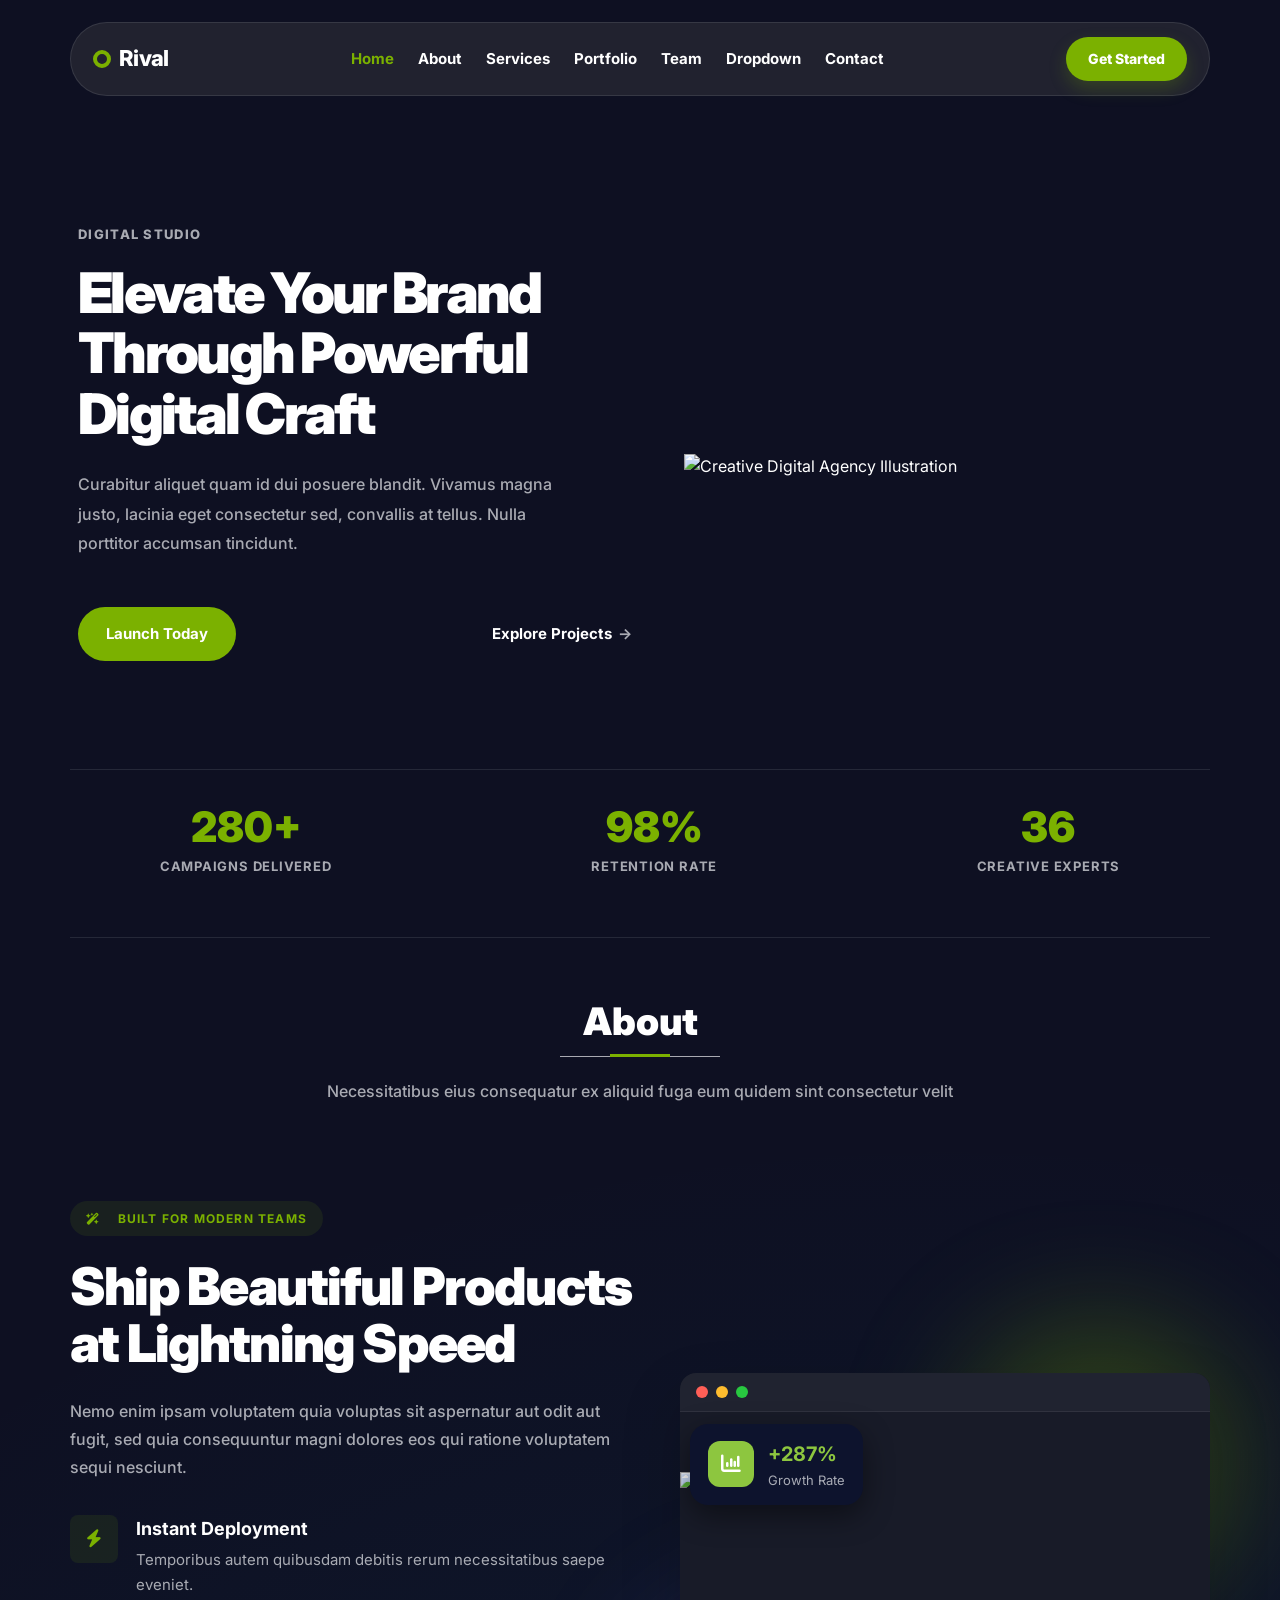
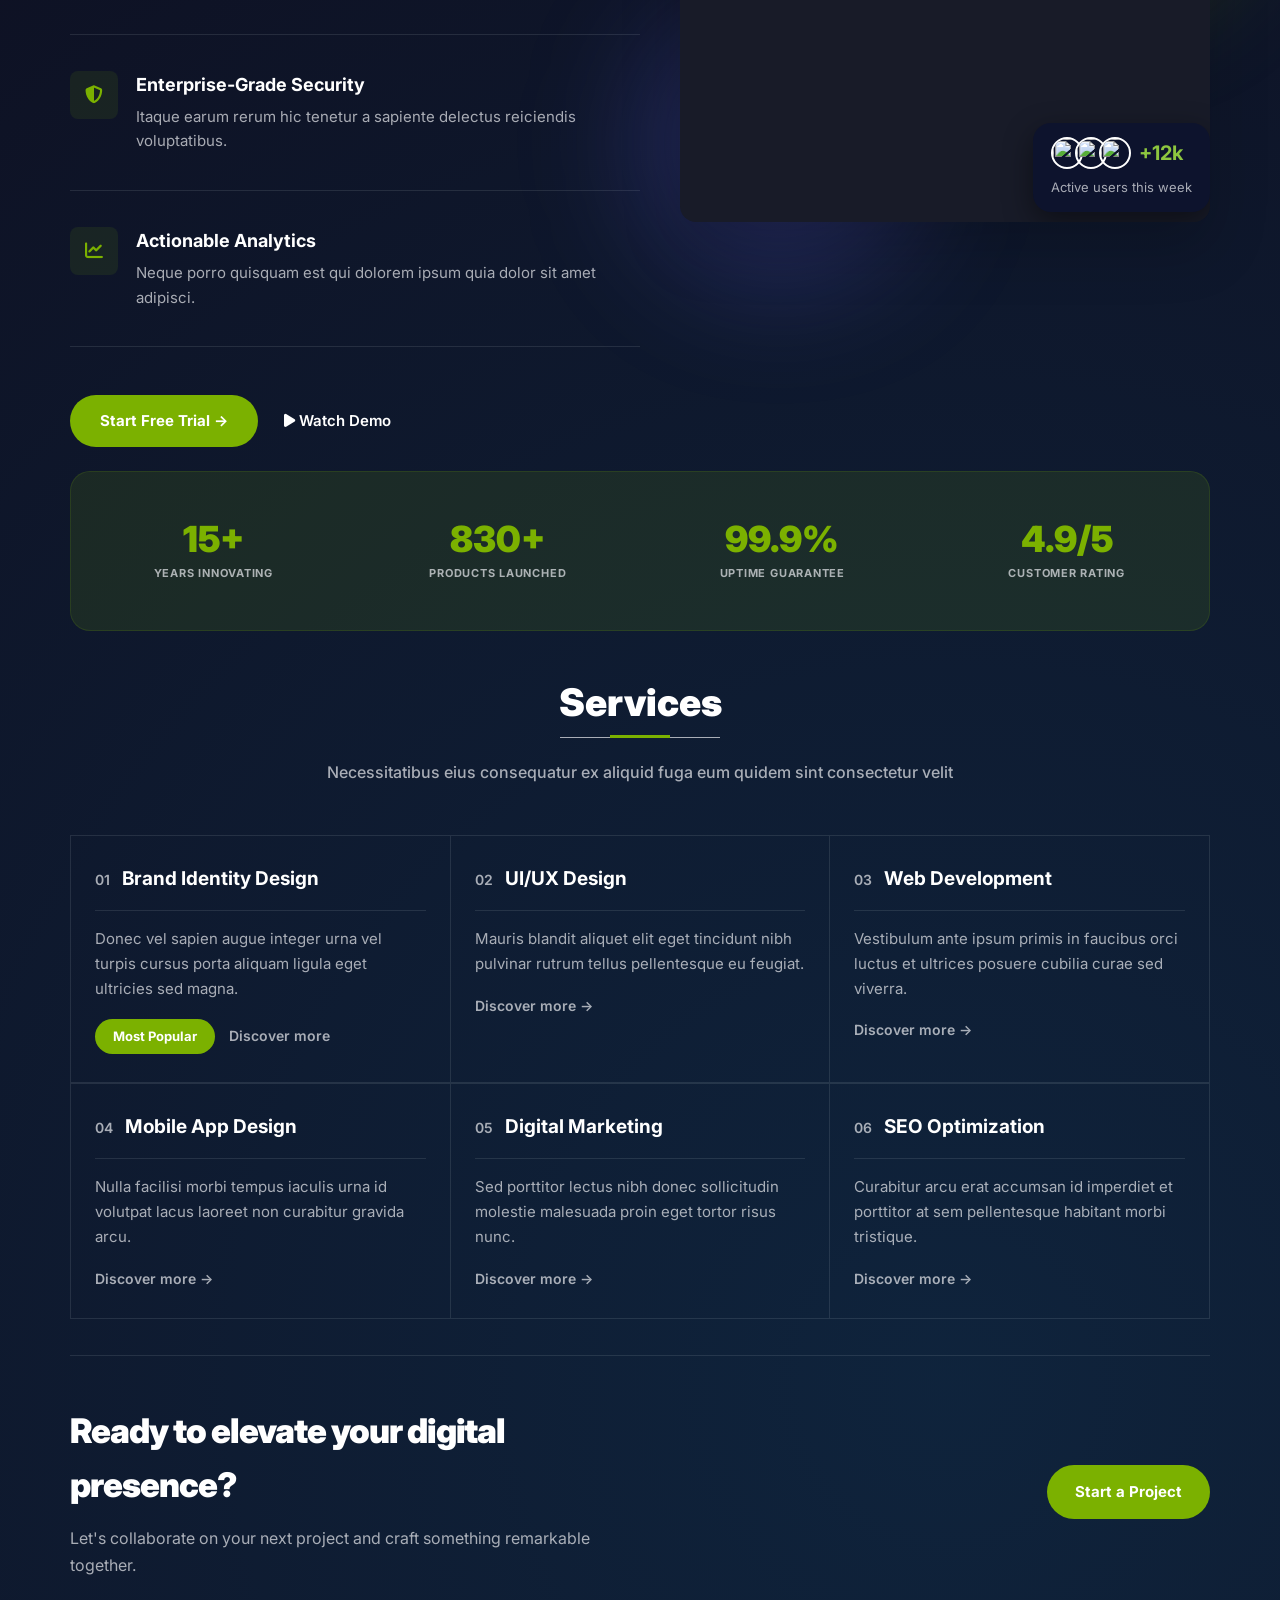
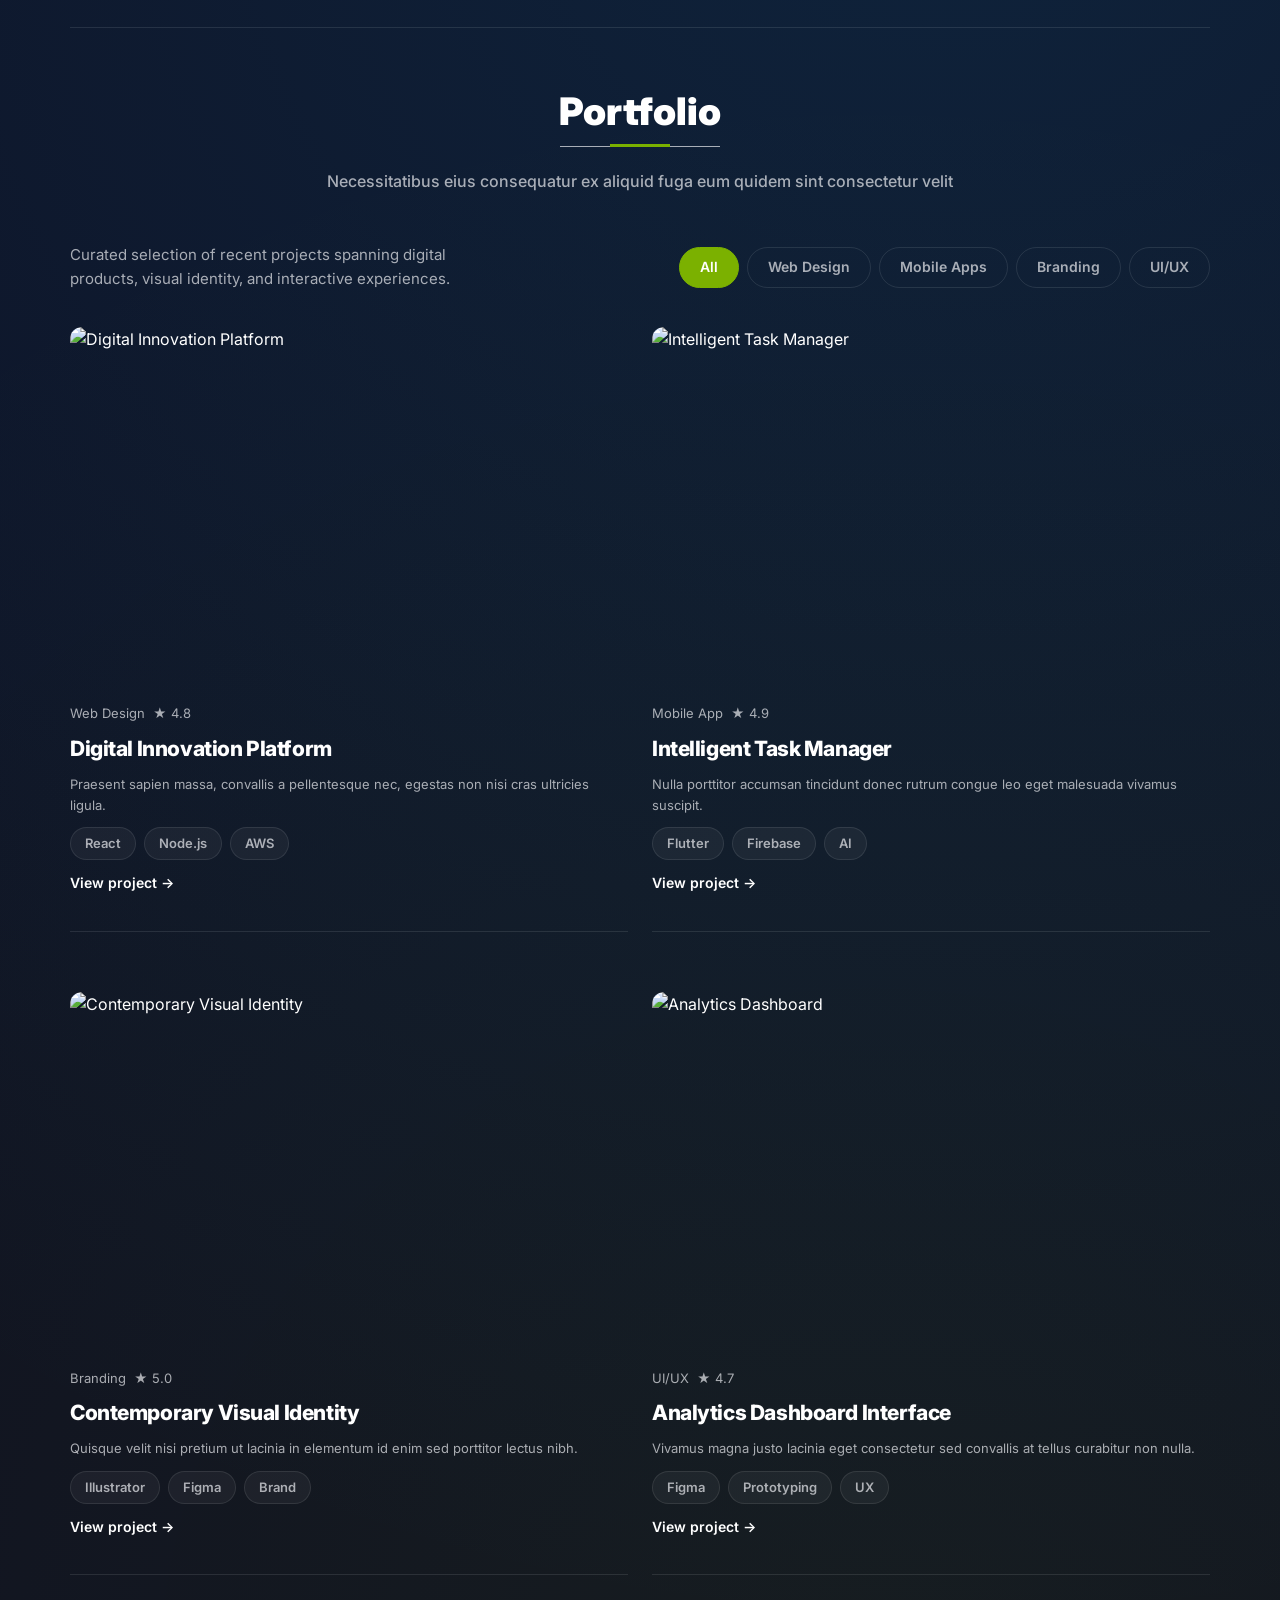
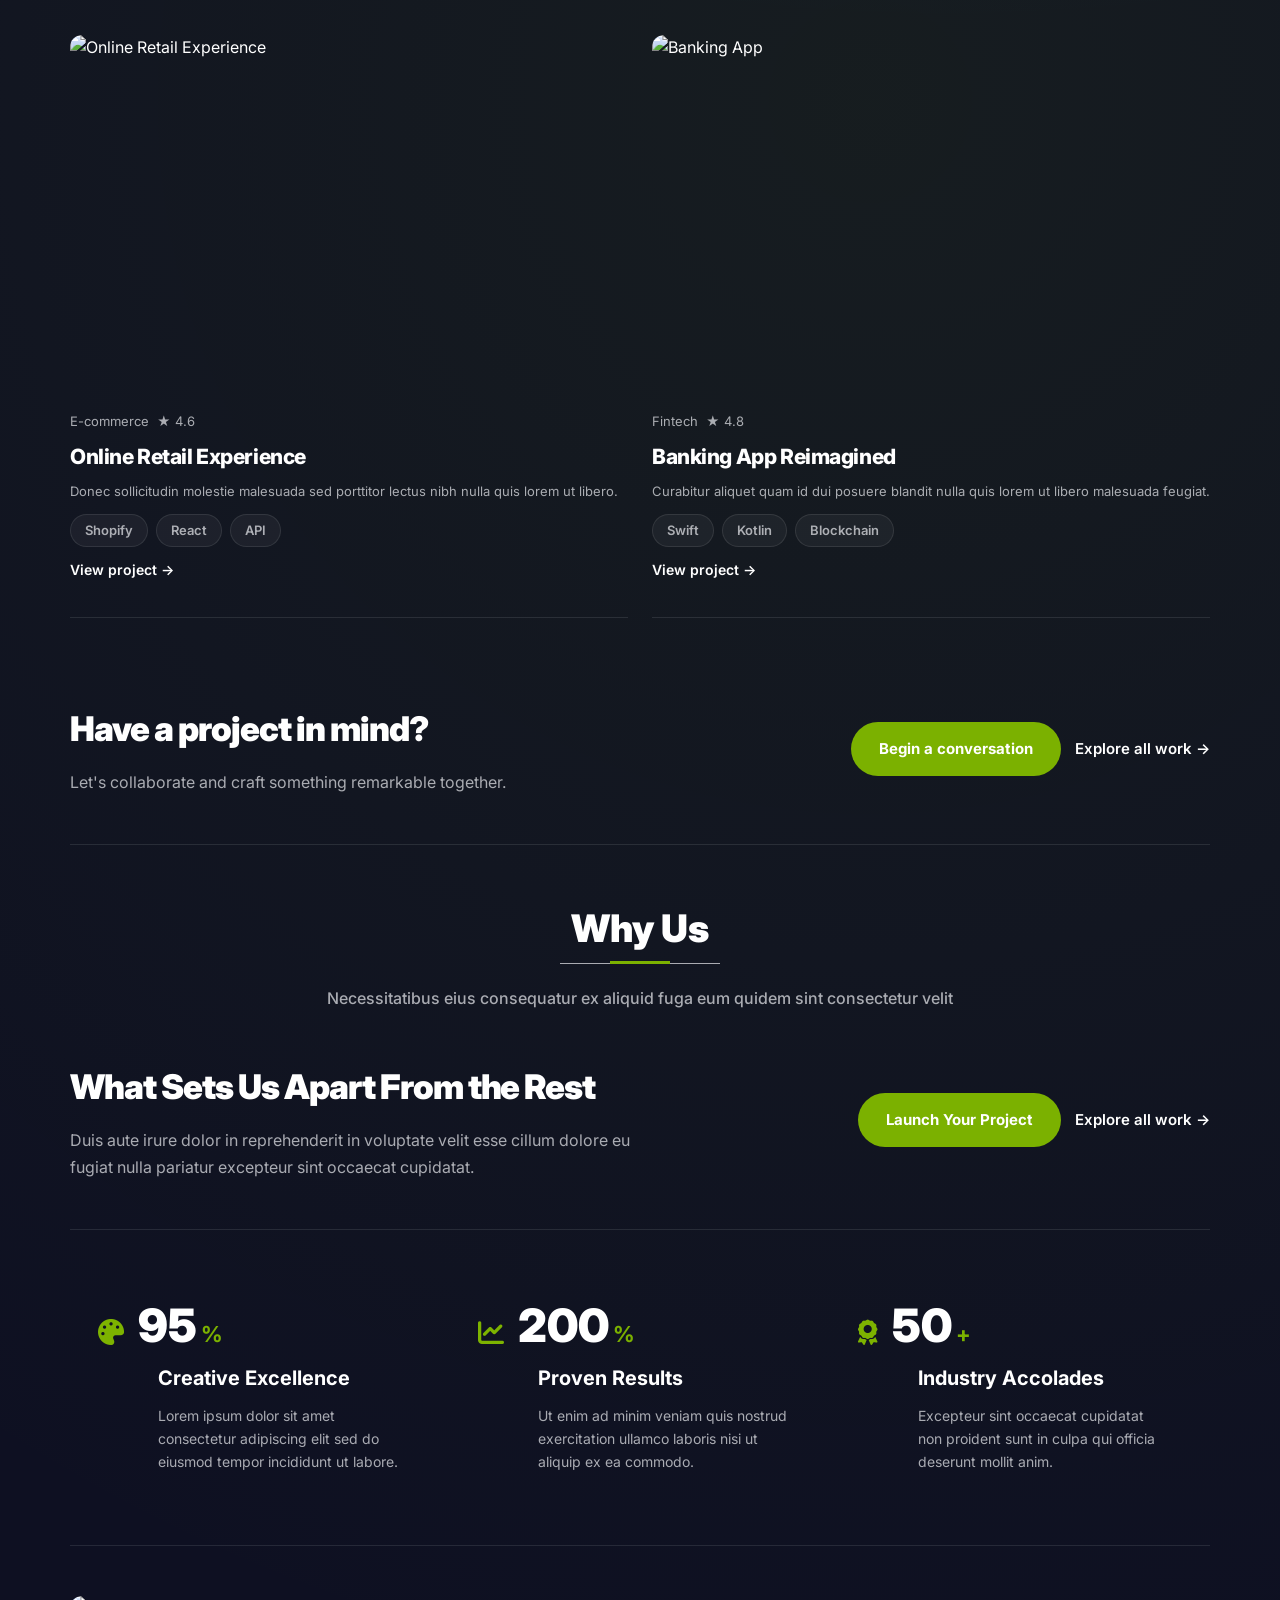
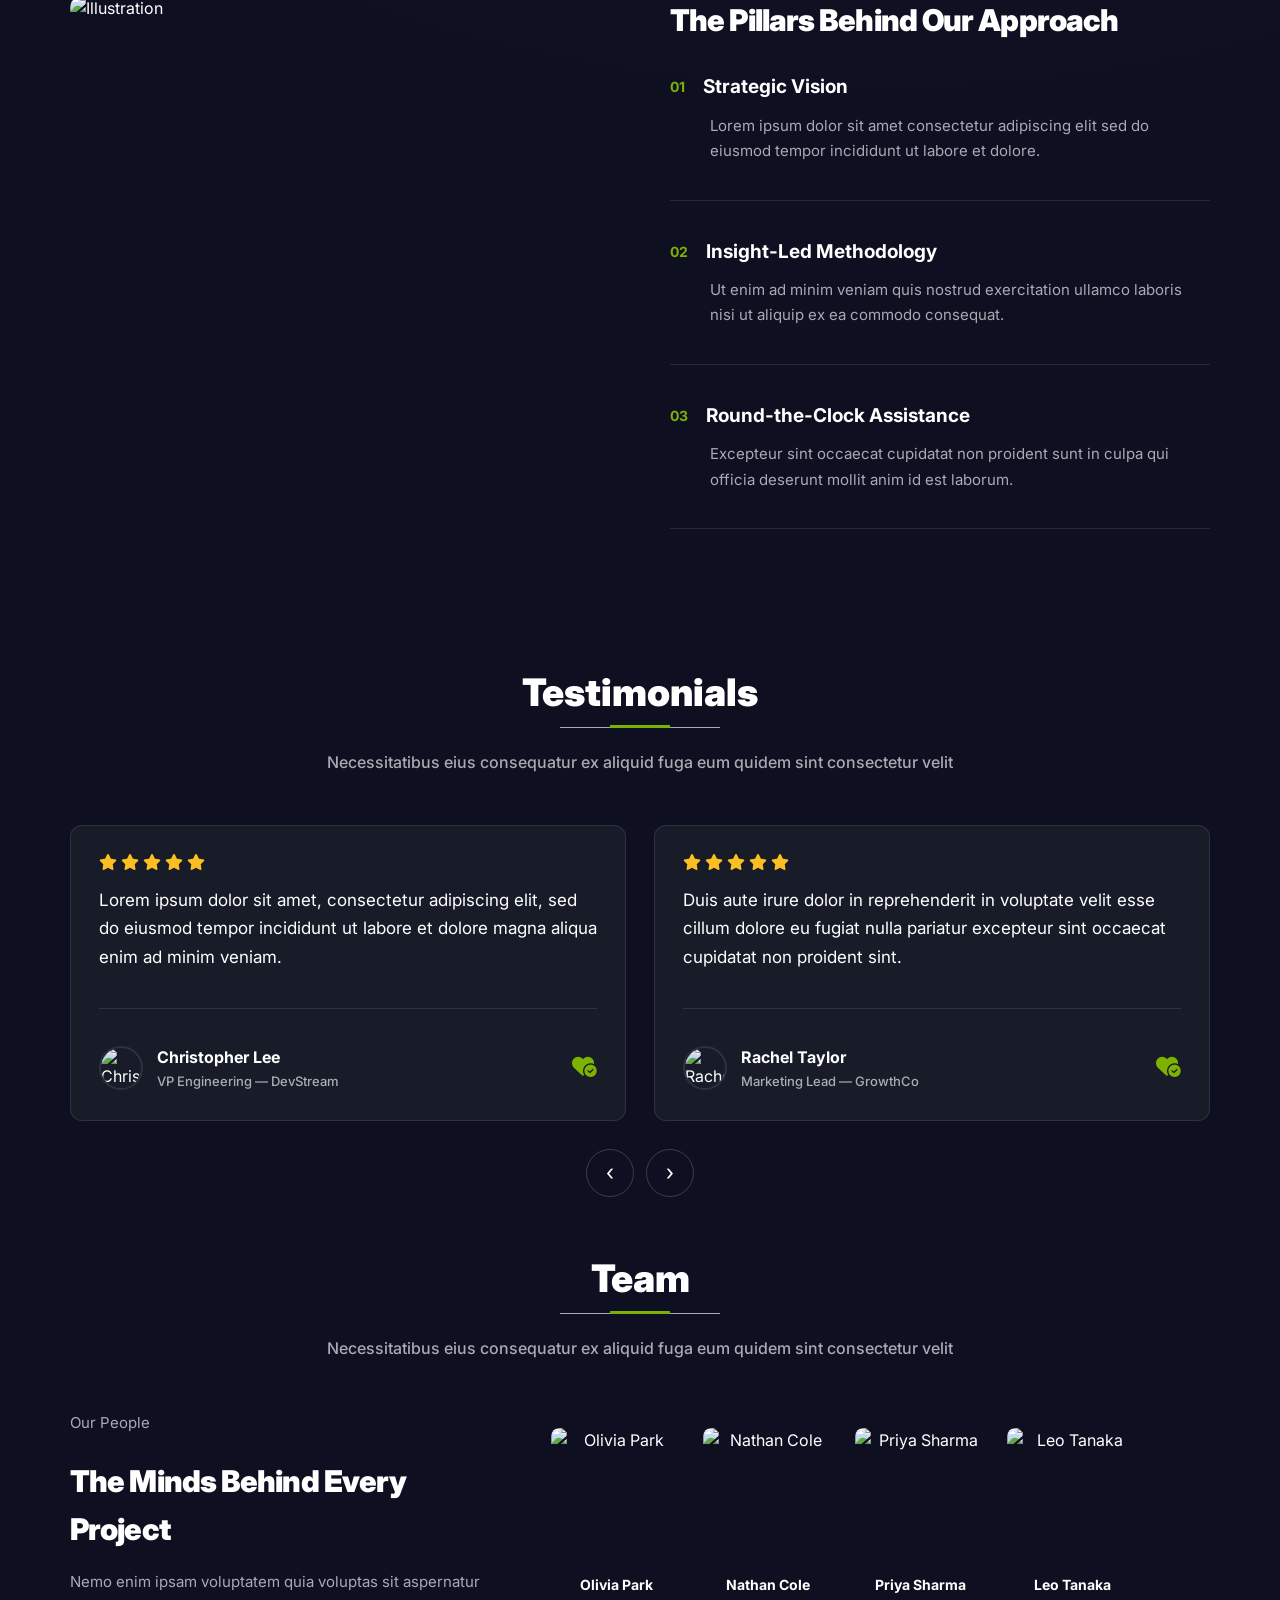
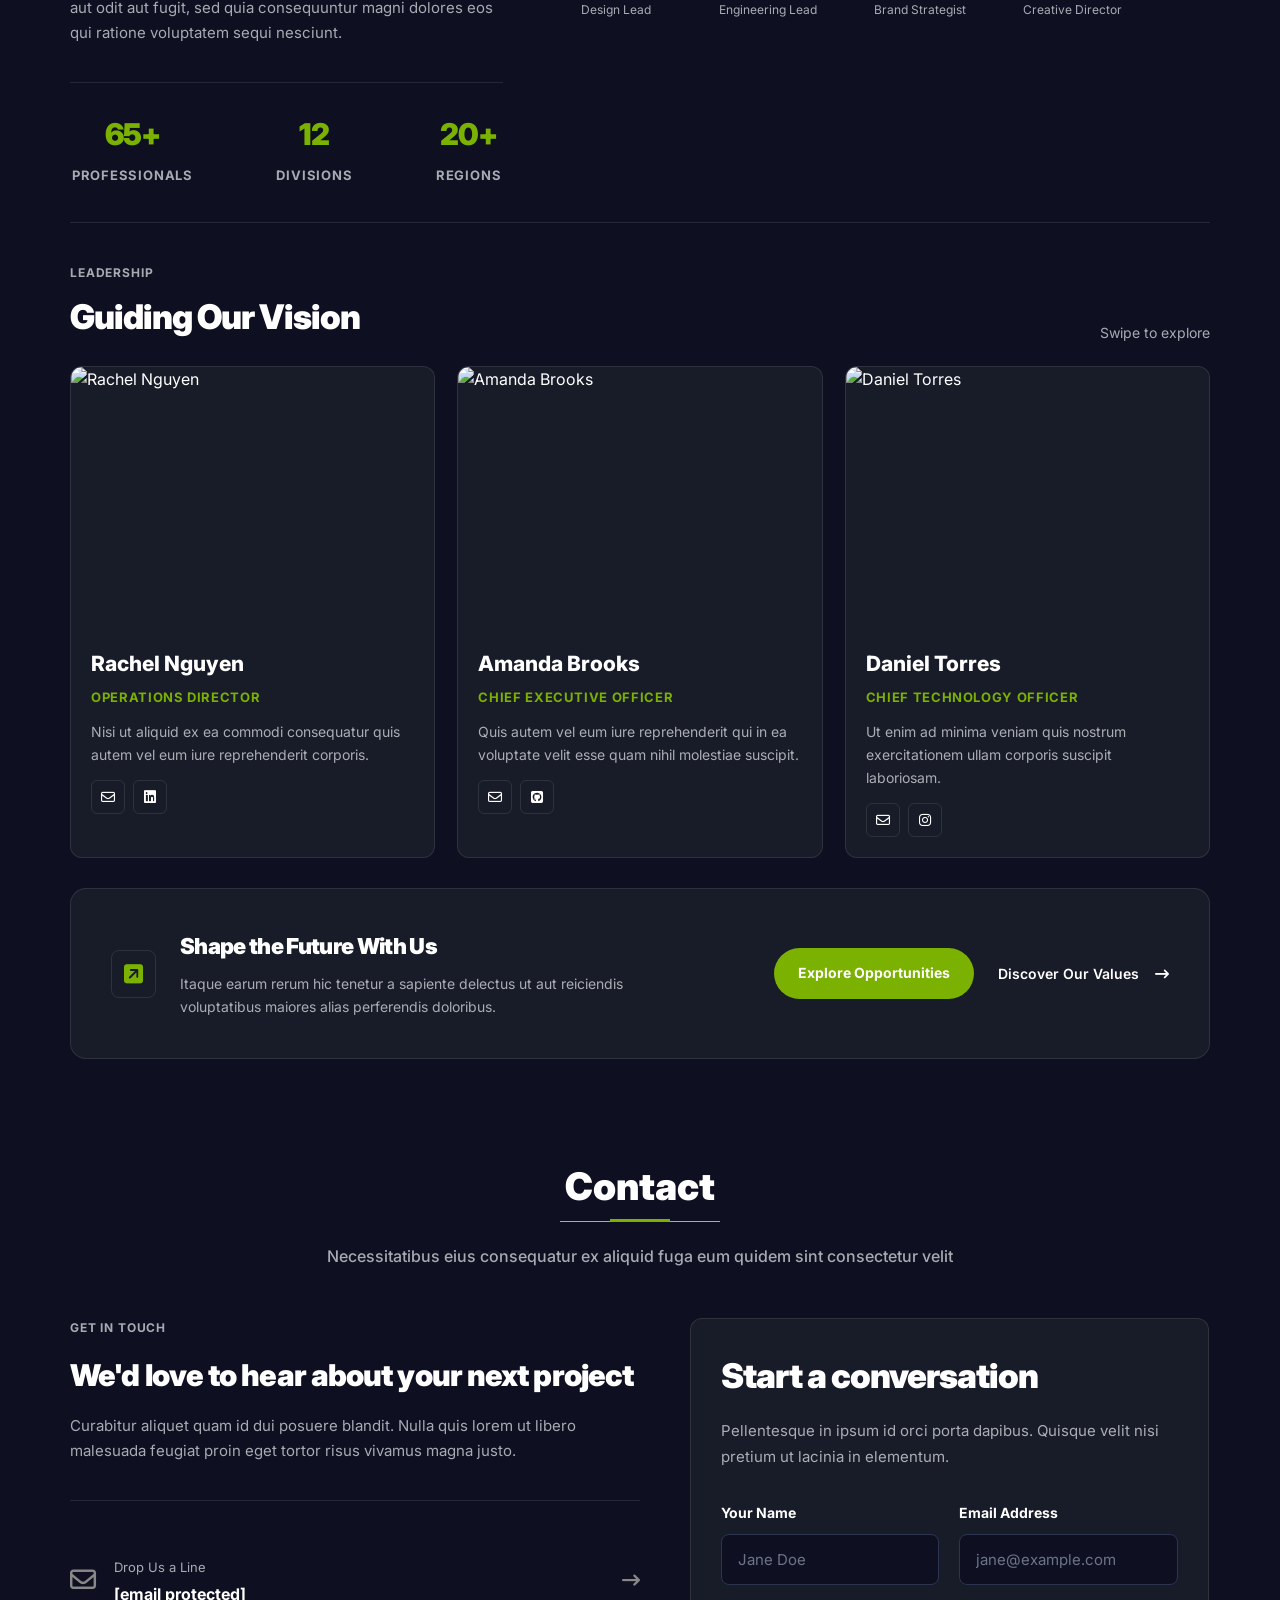
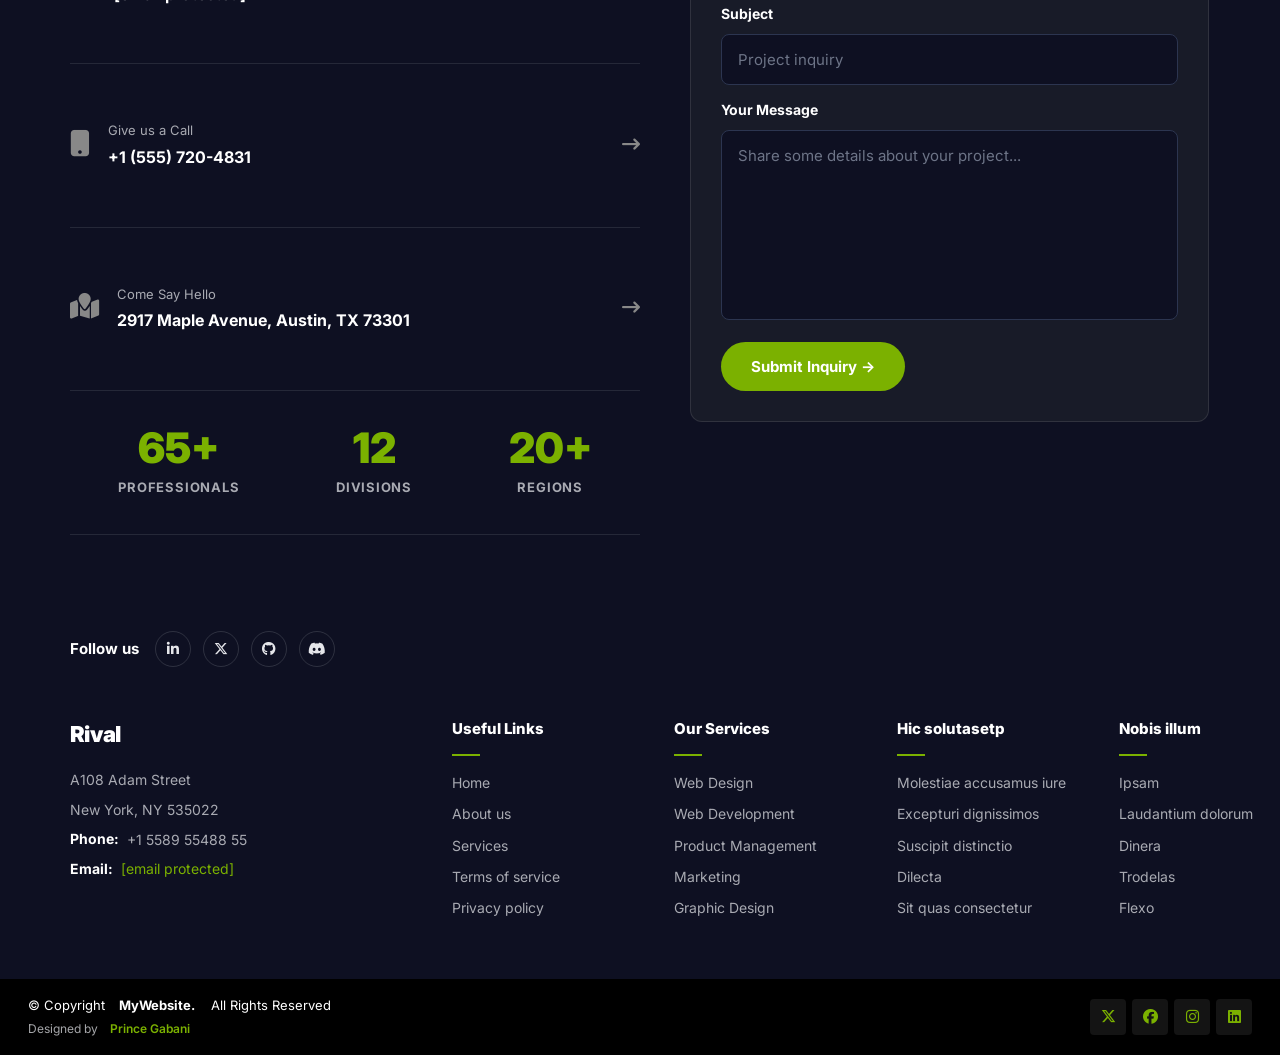
==== commit 125658d8: "Update index.html" ====
--- a/index.html
+++ b/index.html
@@ -990,7 +990,7 @@
       &copy; Copyright &nbsp;<h3>MyWebsite.</h3>&nbsp;<p>All Rights Reserved</p>
     </div>
     <div class="mz2">
-      Designed by &nbsp;<p>BootstrapMade</p>
+      Designed by &nbsp;<p>Prince Gabani</p>
     </div>
   </div>
   <div class="nz2">
